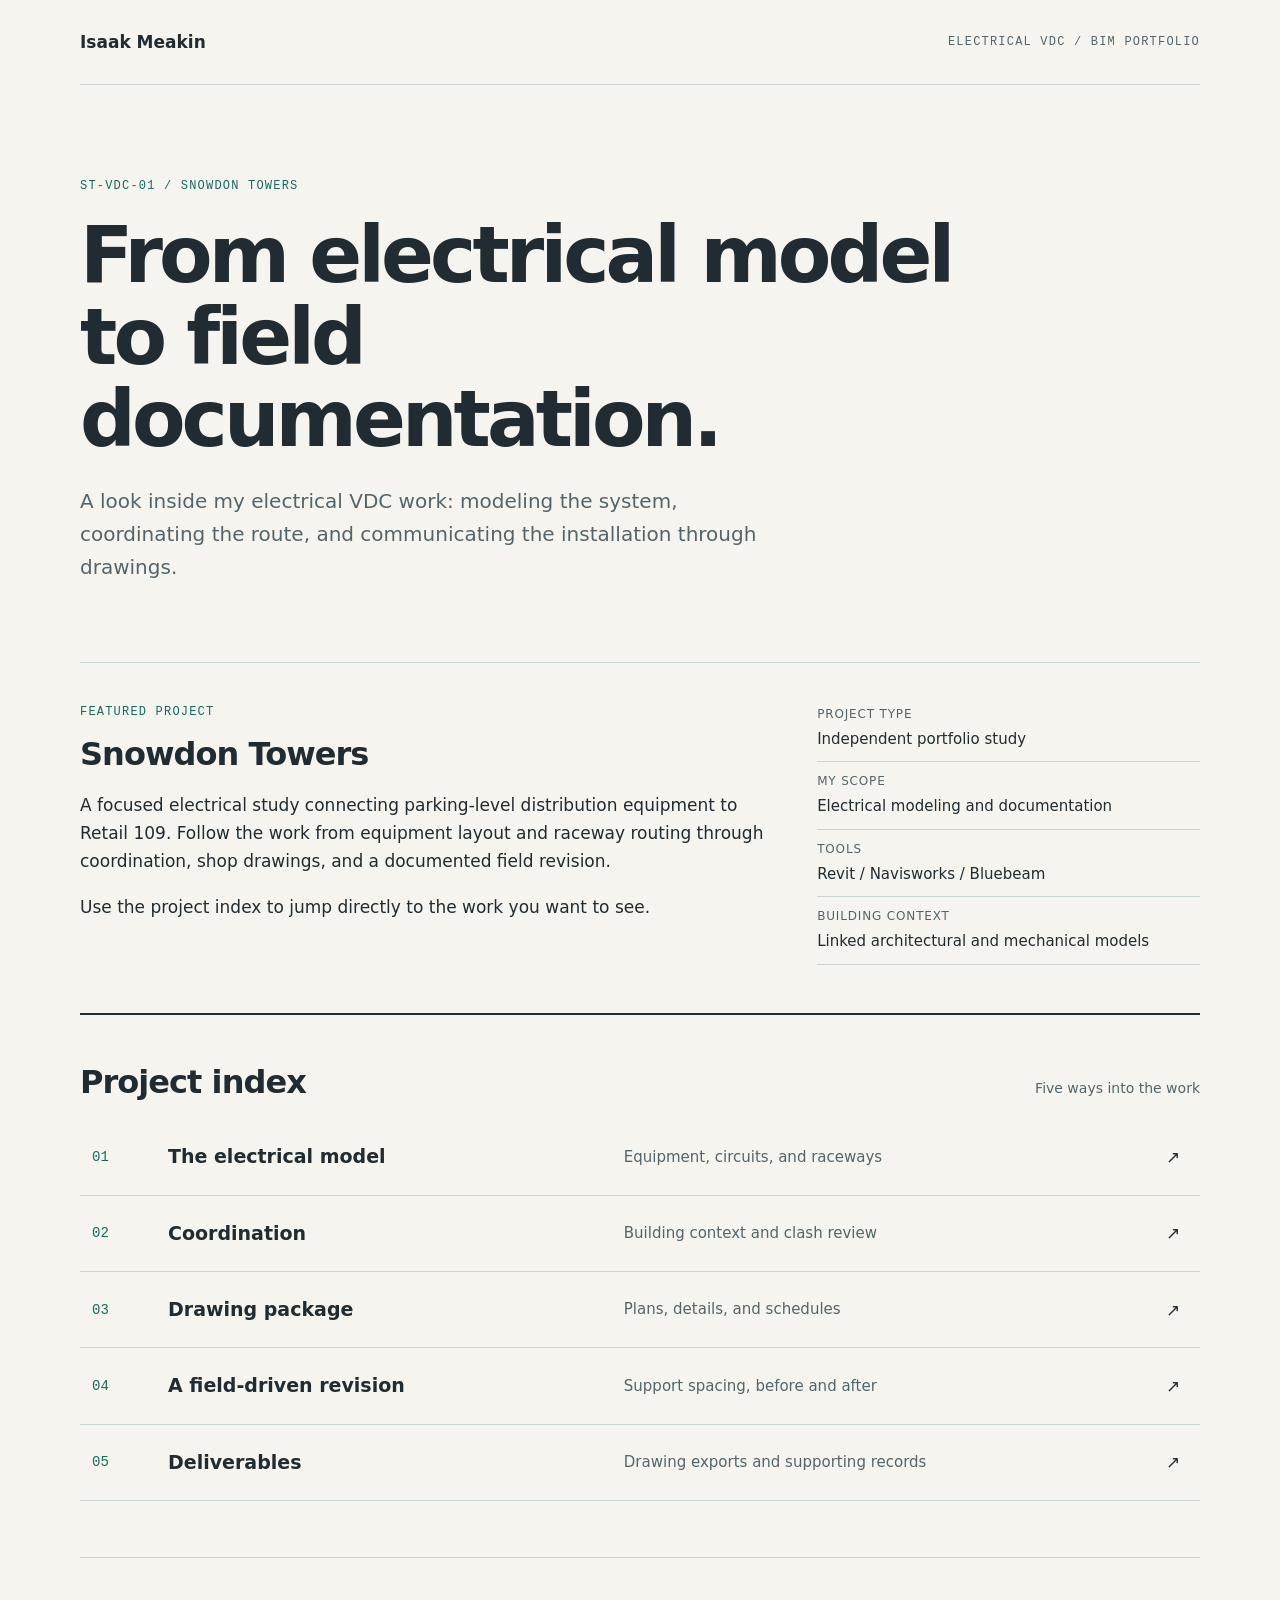
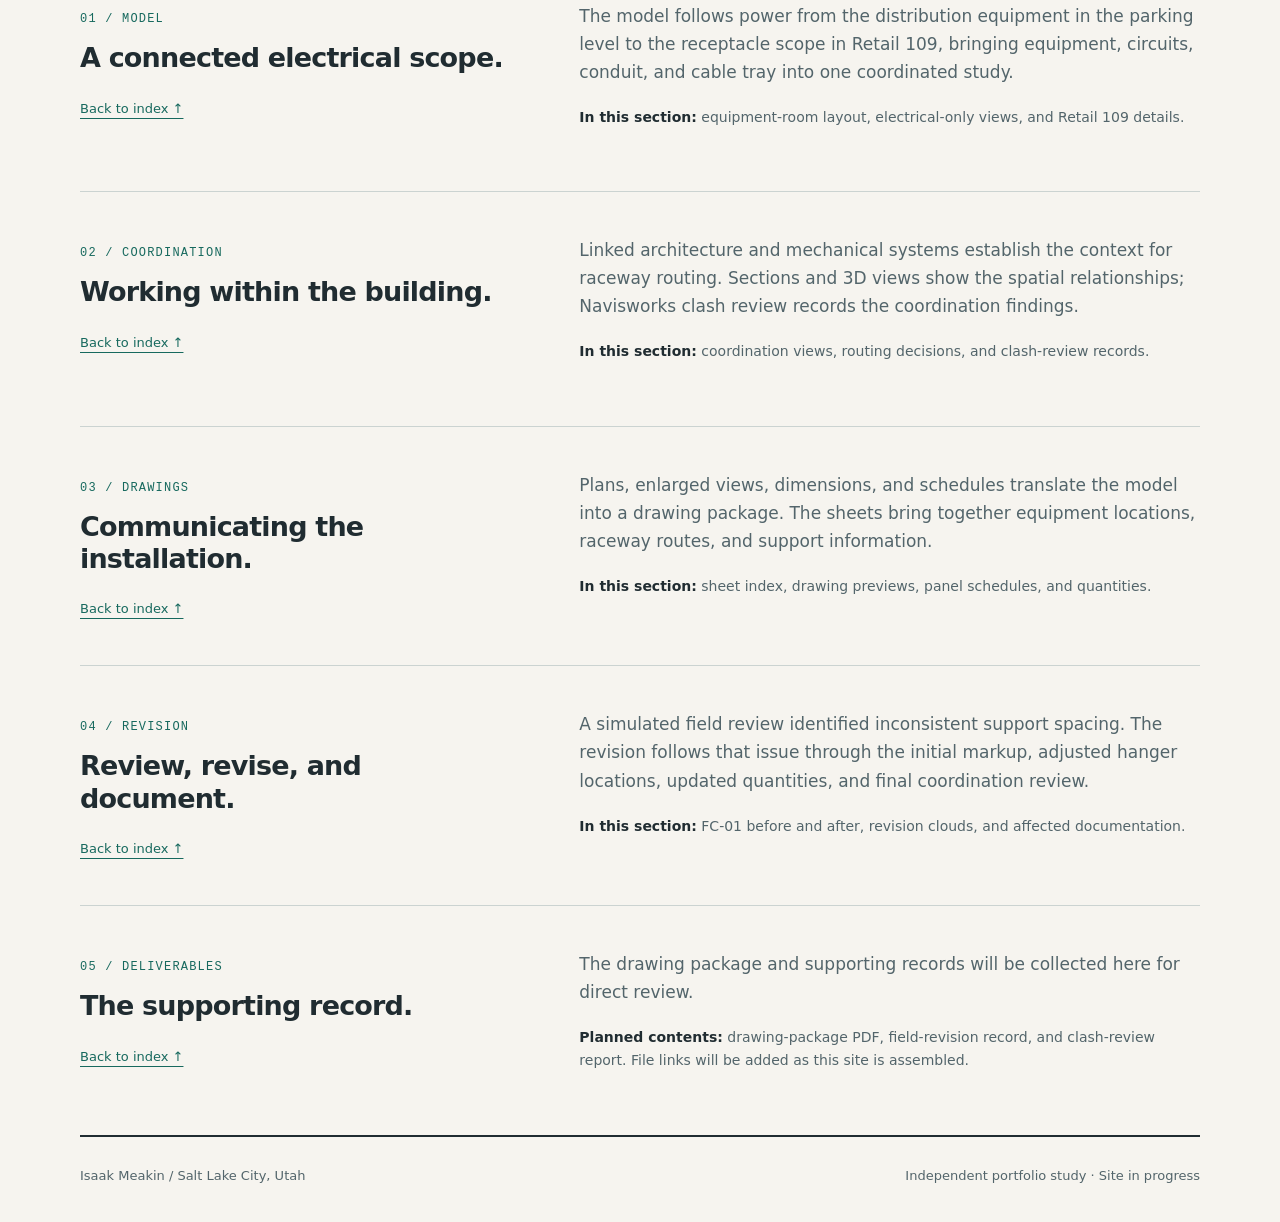
==== index.html @ 5fcd4ac3 "Create index.html Add portfolio homepage" ====
<!doctype html>
<html lang="en">
<head>
  <meta charset="utf-8">
  <meta name="viewport" content="width=device-width, initial-scale=1">
  <meta name="description" content="Isaak Meakin's electrical VDC/BIM portfolio. Explore the Snowdon Towers study through Revit modeling, coordination, drawings, and field revisions.">
  <title>Isaak Meakin | Electrical VDC / BIM</title>
  <style>
    :root { --paper: #f6f4ef; --ink: #202c31; --muted: #53656b; --line: #cbd3d1; --accent: #17695e; }
    * { box-sizing: border-box; }
    html { scroll-behavior: smooth; scroll-padding-top: 24px; }
    body { margin: 0; background: var(--paper); color: var(--ink); font: 17px/1.65 system-ui, sans-serif; }
    a { color: inherit; text-underline-offset: 5px; }
    a:focus-visible { outline: 3px solid var(--accent); outline-offset: 5px; }
    .skip { position: absolute; top: -100px; left: 16px; padding: 10px; background: white; z-index: 2; }
    .skip:focus { top: 10px; }
    .wrap { width: min(1120px, calc(100% - 48px)); margin: auto; }
    header { display: flex; justify-content: space-between; align-items: center; gap: 24px; padding: 28px 0; border-bottom: 1px solid var(--line); }
    .name { font-weight: 750; text-decoration: none; }
    .discipline, .label { font: 12px/1.5 ui-monospace, monospace; letter-spacing: .1em; text-transform: uppercase; }
    .discipline { color: var(--muted); }
    .hero { padding: 84px 0 60px; }
    .label { color: var(--accent); }
    h1 { max-width: 900px; margin: 18px 0 24px; font-size: clamp(42px, 6.7vw, 78px); line-height: 1.05; letter-spacing: -.05em; font-weight: 650; }
    .intro { max-width: 690px; font-size: 20px; color: var(--muted); }
    .project { display: grid; grid-template-columns: 1.8fr 1fr; gap: 48px; border-top: 1px solid var(--line); padding: 32px 0 48px; }
    h2 { font-size: 32px; line-height: 1.2; letter-spacing: -.03em; margin: 12px 0 18px; }
    p { margin: 0 0 18px; }
    dl { margin: 0; }
    dl div { padding: 10px 0; border-bottom: 1px solid var(--line); }
    dt { font-size: 12px; color: var(--muted); text-transform: uppercase; letter-spacing: .07em; }
    dd { margin: 2px 0 0; font-size: 15px; }
    .index { padding: 36px 0 56px; border-top: 2px solid var(--ink); }
    .index-heading { display: flex; align-items: baseline; justify-content: space-between; gap: 20px; }
    .index-heading p { color: var(--muted); font-size: 14px; }
    .row { display: grid; grid-template-columns: 52px 1fr 1.2fr 22px; align-items: center; gap: 24px; padding: 22px 12px; border-bottom: 1px solid var(--line); text-decoration: none; transition: background .15s; }
    .row:hover { background: #e6ece7; }
    .number { font: 14px ui-monospace, monospace; color: var(--accent); }
    .row strong { font-size: 19px; font-weight: 600; }
    .row .description { font-size: 15px; color: var(--muted); }
    .chapter { display: grid; grid-template-columns: 1fr 1.4fr; gap: 56px; padding: 44px 0; border-top: 1px solid var(--line); }
    .chapter h2 { font-size: 27px; }
    .chapter p { color: var(--muted); }
    .contents { margin-top: 20px; font-size: 14px; }
    .contents strong { color: var(--ink); font-weight: 600; }
    .back { font-size: 13px; color: var(--accent); }
    footer { display: flex; justify-content: space-between; gap: 24px; padding: 28px 0 36px; border-top: 2px solid var(--ink); font-size: 13px; color: var(--muted); }
    @media (max-width: 700px) {
      .wrap { width: calc(100% - 36px); }
      header { align-items: flex-start; flex-direction: column; gap: 4px; padding: 20px 0; }
      .hero { padding: 52px 0 38px; }
      .intro { font-size: 18px; }
      .project, .chapter { grid-template-columns: 1fr; gap: 20px; }
      .index-heading { display: block; }
      .row { grid-template-columns: 34px 1fr 20px; gap: 12px; }
      .row .description { grid-column: 2; }
      .row .arrow { grid-column: 3; grid-row: 1; }
      footer { flex-direction: column; gap: 6px; }
    }
    @media (prefers-reduced-motion: reduce) { html { scroll-behavior: auto; } .row { transition: none; } }
  </style>
</head>
<body>
  <a class="skip" href="#main">Skip to content</a>
  <div class="wrap">
    <header>
      <a class="name" href="./">Isaak Meakin</a>
      <span class="discipline">Electrical VDC / BIM Portfolio</span>
    </header>

    <main id="main">
      <section class="hero" aria-labelledby="title">
        <span class="label">ST-VDC-01 / Snowdon Towers</span>
        <h1>From electrical model<br>to field documentation.</h1>
        <p class="intro">A look inside my electrical VDC work: modeling the system, coordinating the route, and communicating the installation through drawings.</p>
      </section>

      <section class="project" aria-labelledby="project-title">
        <div>
          <span class="label">Featured project</span>
          <h2 id="project-title">Snowdon Towers</h2>
          <p>A focused electrical study connecting parking-level distribution equipment to Retail 109. Follow the work from equipment layout and raceway routing through coordination, shop drawings, and a documented field revision.</p>
          <p>Use the project index to jump directly to the work you want to see.</p>
        </div>
        <dl>
          <div><dt>Project type</dt><dd>Independent portfolio study</dd></div>
          <div><dt>My scope</dt><dd>Electrical modeling and documentation</dd></div>
          <div><dt>Tools</dt><dd>Revit / Navisworks / Bluebeam</dd></div>
          <div><dt>Building context</dt><dd>Linked architectural and mechanical models</dd></div>
        </dl>
      </section>

      <nav class="index" id="project-index" aria-labelledby="index-title">
        <div class="index-heading">
          <h2 id="index-title">Project index</h2>
          <p>Five ways into the work</p>
        </div>
        <a class="row" href="#model"><span class="number">01</span><strong>The electrical model</strong><span class="description">Equipment, circuits, and raceways</span><span class="arrow" aria-hidden="true">↗</span></a>
        <a class="row" href="#coordination"><span class="number">02</span><strong>Coordination</strong><span class="description">Building context and clash review</span><span class="arrow" aria-hidden="true">↗</span></a>
        <a class="row" href="#drawings"><span class="number">03</span><strong>Drawing package</strong><span class="description">Plans, details, and schedules</span><span class="arrow" aria-hidden="true">↗</span></a>
        <a class="row" href="#revision"><span class="number">04</span><strong>A field-driven revision</strong><span class="description">Support spacing, before and after</span><span class="arrow" aria-hidden="true">↗</span></a>
        <a class="row" href="#deliverables"><span class="number">05</span><strong>Deliverables</strong><span class="description">Drawing exports and supporting records</span><span class="arrow" aria-hidden="true">↗</span></a>
      </nav>

      <!-- Starter structure: add project images and document links in these sections. -->
      <section class="chapter" id="model" aria-labelledby="model-title">
        <div><span class="label">01 / Model</span><h2 id="model-title">A connected electrical scope.</h2><a class="back" href="#project-index">Back to index ↑</a></div>
        <div><p>The model follows power from the distribution equipment in the parking level to the receptacle scope in Retail 109, bringing equipment, circuits, conduit, and cable tray into one coordinated study.</p><p class="contents"><strong>In this section:</strong> equipment-room layout, electrical-only views, and Retail 109 details.</p></div>
      </section>

      <section class="chapter" id="coordination" aria-labelledby="coordination-title">
        <div><span class="label">02 / Coordination</span><h2 id="coordination-title">Working within the building.</h2><a class="back" href="#project-index">Back to index ↑</a></div>
        <div><p>Linked architecture and mechanical systems establish the context for raceway routing. Sections and 3D views show the spatial relationships; Navisworks clash review records the coordination findings.</p><p class="contents"><strong>In this section:</strong> coordination views, routing decisions, and clash-review records.</p></div>
      </section>

      <section class="chapter" id="drawings" aria-labelledby="drawings-title">
        <div><span class="label">03 / Drawings</span><h2 id="drawings-title">Communicating the installation.</h2><a class="back" href="#project-index">Back to index ↑</a></div>
        <div><p>Plans, enlarged views, dimensions, and schedules translate the model into a drawing package. The sheets bring together equipment locations, raceway routes, and support information.</p><p class="contents"><strong>In this section:</strong> sheet index, drawing previews, panel schedules, and quantities.</p></div>
      </section>

      <section class="chapter" id="revision" aria-labelledby="revision-title">
        <div><span class="label">04 / Revision</span><h2 id="revision-title">Review, revise, and document.</h2><a class="back" href="#project-index">Back to index ↑</a></div>
        <div><p>A simulated field review identified inconsistent support spacing. The revision follows that issue through the initial markup, adjusted hanger locations, updated quantities, and final coordination review.</p><p class="contents"><strong>In this section:</strong> FC-01 before and after, revision clouds, and affected documentation.</p></div>
      </section>

      <section class="chapter" id="deliverables" aria-labelledby="deliverables-title">
        <div><span class="label">05 / Deliverables</span><h2 id="deliverables-title">The supporting record.</h2><a class="back" href="#project-index">Back to index ↑</a></div>
        <div><p>The drawing package and supporting records will be collected here for direct review.</p><p class="contents"><strong>Planned contents:</strong> drawing-package PDF, field-revision record, and clash-review report. File links will be added as this site is assembled.</p></div>
      </section>
    </main>

    <footer>
      <span>Isaak Meakin / Salt Lake City, Utah</span>
      <span>Independent portfolio study · Site in progress</span>
    </footer>
  </div>
</body>
</html>
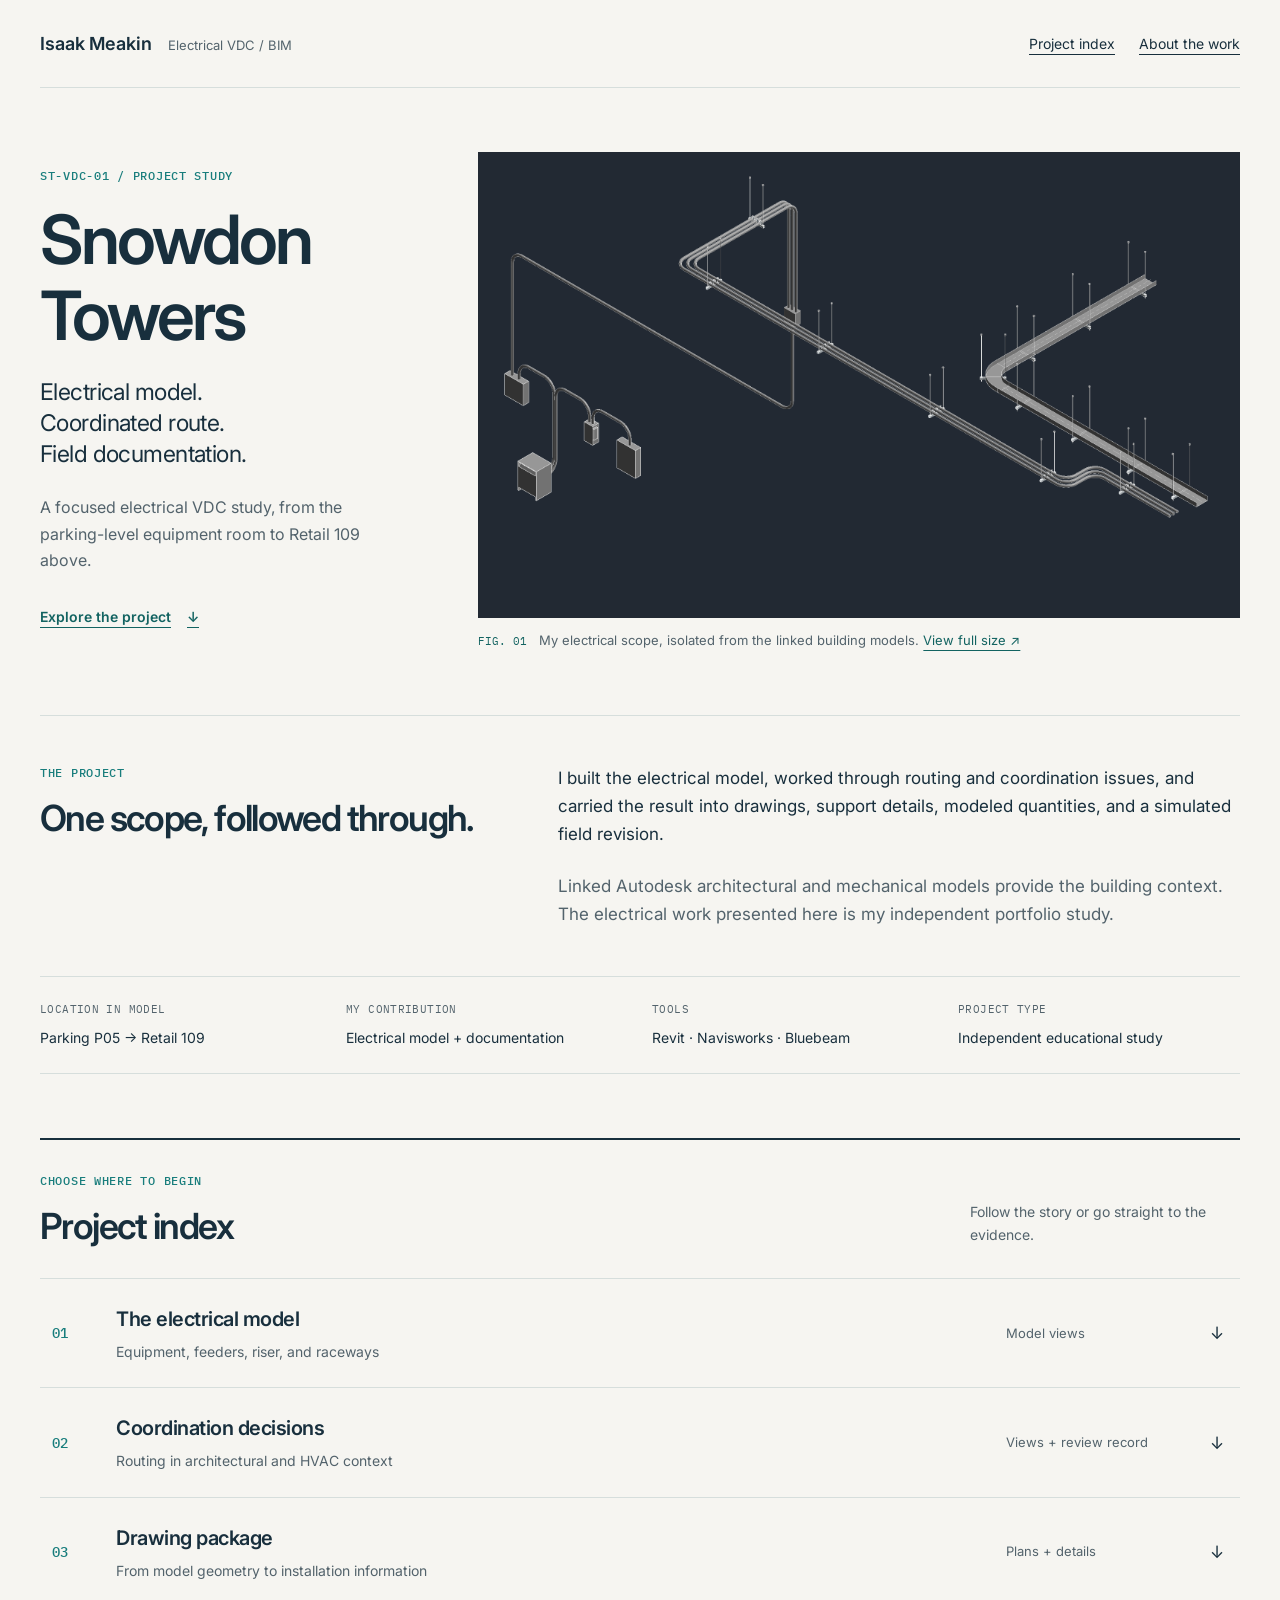
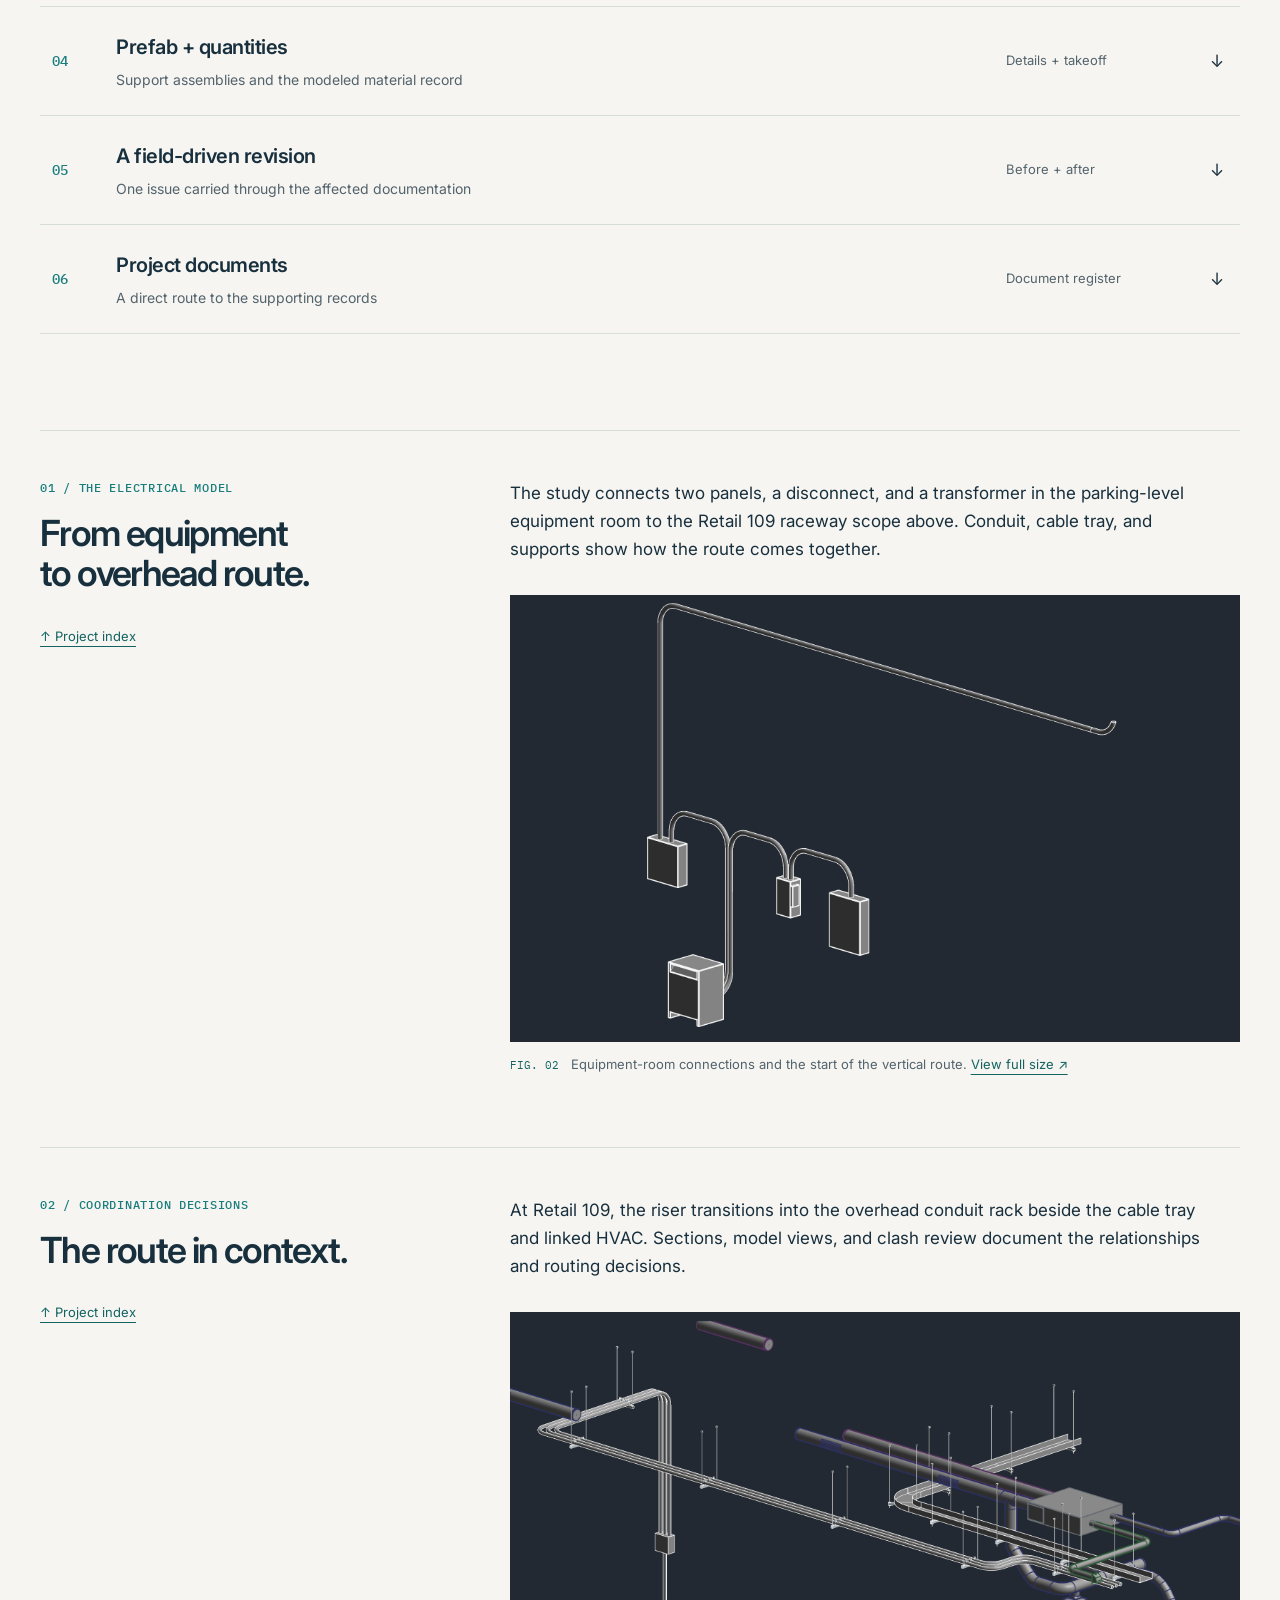
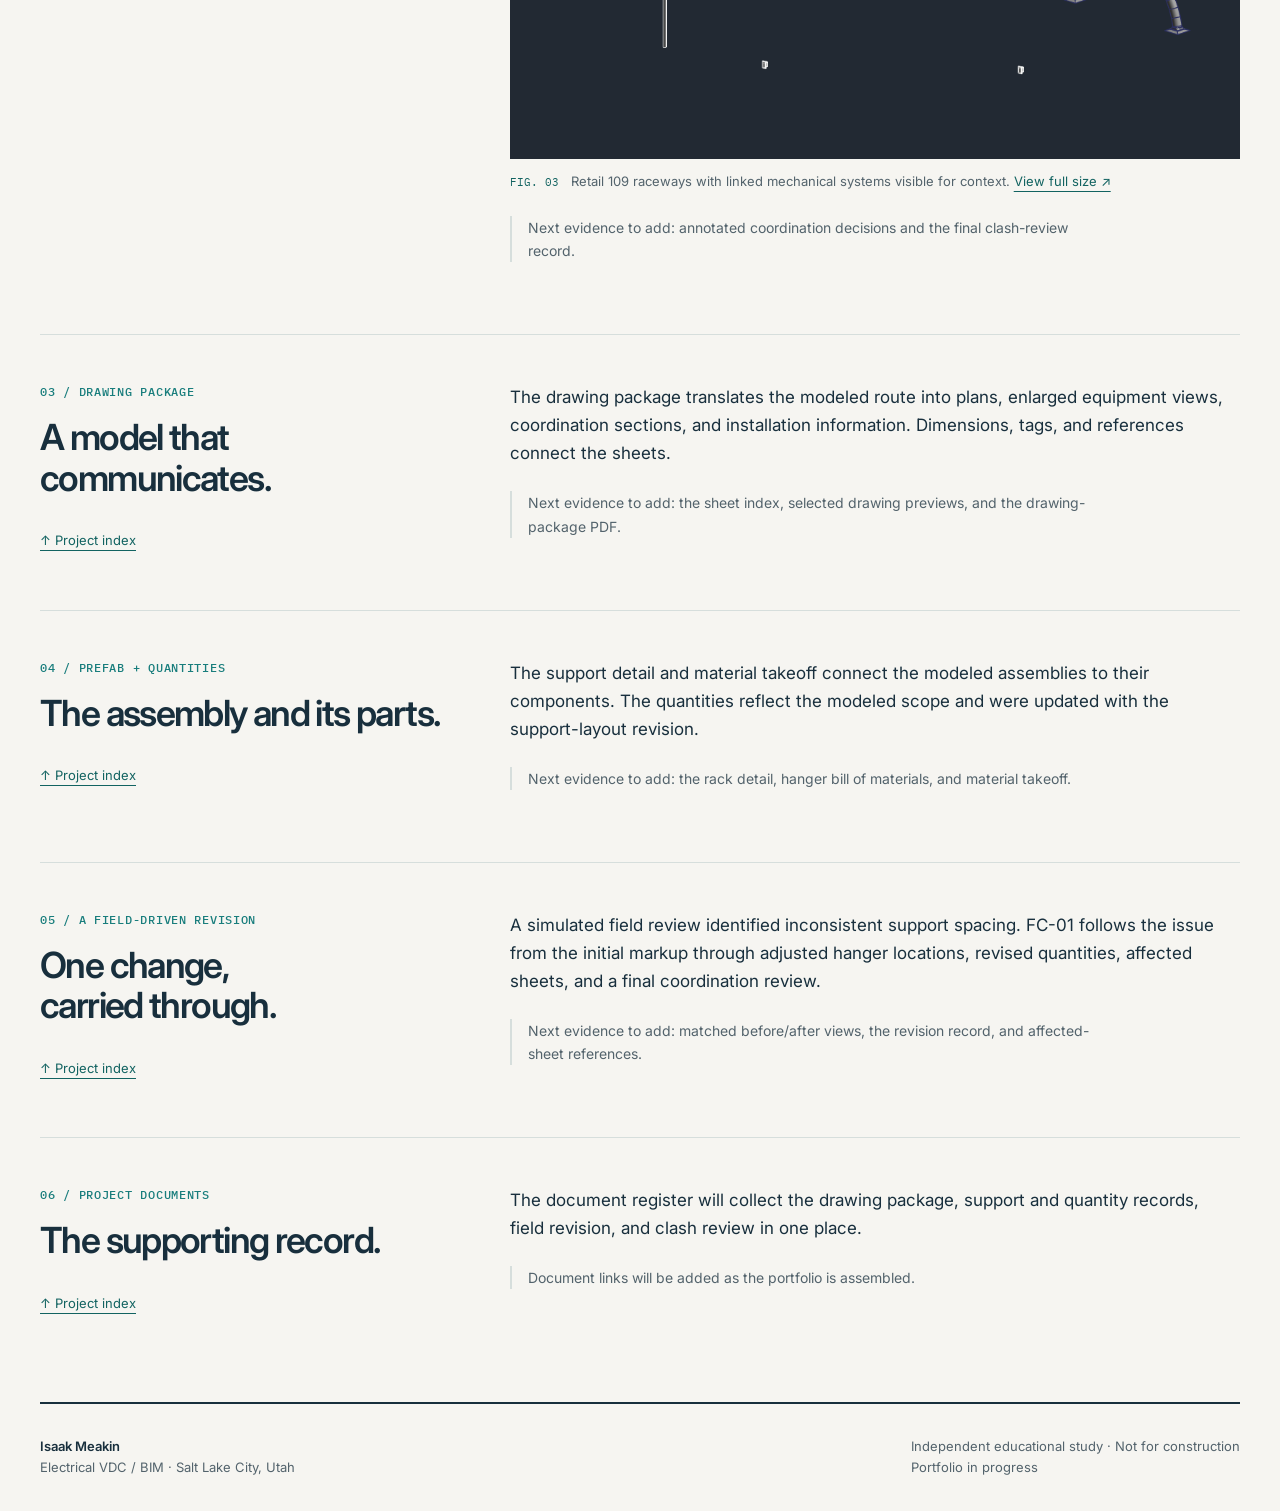
==== commit 10b03e6a: "Update index.html" ====
--- a/index.html
+++ b/index.html
@@ -1,138 +1,87 @@
 <!doctype html>
 <html lang="en">
 <head>
-  <meta charset="utf-8">
-  <meta name="viewport" content="width=device-width, initial-scale=1">
-  <meta name="description" content="Isaak Meakin's electrical VDC/BIM portfolio. Explore the Snowdon Towers study through Revit modeling, coordination, drawings, and field revisions.">
-  <title>Isaak Meakin | Electrical VDC / BIM</title>
-  <style>
-    :root { --paper: #f6f4ef; --ink: #202c31; --muted: #53656b; --line: #cbd3d1; --accent: #17695e; }
-    * { box-sizing: border-box; }
-    html { scroll-behavior: smooth; scroll-padding-top: 24px; }
-    body { margin: 0; background: var(--paper); color: var(--ink); font: 17px/1.65 system-ui, sans-serif; }
-    a { color: inherit; text-underline-offset: 5px; }
-    a:focus-visible { outline: 3px solid var(--accent); outline-offset: 5px; }
-    .skip { position: absolute; top: -100px; left: 16px; padding: 10px; background: white; z-index: 2; }
-    .skip:focus { top: 10px; }
-    .wrap { width: min(1120px, calc(100% - 48px)); margin: auto; }
-    header { display: flex; justify-content: space-between; align-items: center; gap: 24px; padding: 28px 0; border-bottom: 1px solid var(--line); }
-    .name { font-weight: 750; text-decoration: none; }
-    .discipline, .label { font: 12px/1.5 ui-monospace, monospace; letter-spacing: .1em; text-transform: uppercase; }
-    .discipline { color: var(--muted); }
-    .hero { padding: 84px 0 60px; }
-    .label { color: var(--accent); }
-    h1 { max-width: 900px; margin: 18px 0 24px; font-size: clamp(42px, 6.7vw, 78px); line-height: 1.05; letter-spacing: -.05em; font-weight: 650; }
-    .intro { max-width: 690px; font-size: 20px; color: var(--muted); }
-    .project { display: grid; grid-template-columns: 1.8fr 1fr; gap: 48px; border-top: 1px solid var(--line); padding: 32px 0 48px; }
-    h2 { font-size: 32px; line-height: 1.2; letter-spacing: -.03em; margin: 12px 0 18px; }
-    p { margin: 0 0 18px; }
-    dl { margin: 0; }
-    dl div { padding: 10px 0; border-bottom: 1px solid var(--line); }
-    dt { font-size: 12px; color: var(--muted); text-transform: uppercase; letter-spacing: .07em; }
-    dd { margin: 2px 0 0; font-size: 15px; }
-    .index { padding: 36px 0 56px; border-top: 2px solid var(--ink); }
-    .index-heading { display: flex; align-items: baseline; justify-content: space-between; gap: 20px; }
-    .index-heading p { color: var(--muted); font-size: 14px; }
-    .row { display: grid; grid-template-columns: 52px 1fr 1.2fr 22px; align-items: center; gap: 24px; padding: 22px 12px; border-bottom: 1px solid var(--line); text-decoration: none; transition: background .15s; }
-    .row:hover { background: #e6ece7; }
-    .number { font: 14px ui-monospace, monospace; color: var(--accent); }
-    .row strong { font-size: 19px; font-weight: 600; }
-    .row .description { font-size: 15px; color: var(--muted); }
-    .chapter { display: grid; grid-template-columns: 1fr 1.4fr; gap: 56px; padding: 44px 0; border-top: 1px solid var(--line); }
-    .chapter h2 { font-size: 27px; }
-    .chapter p { color: var(--muted); }
-    .contents { margin-top: 20px; font-size: 14px; }
-    .contents strong { color: var(--ink); font-weight: 600; }
-    .back { font-size: 13px; color: var(--accent); }
-    footer { display: flex; justify-content: space-between; gap: 24px; padding: 28px 0 36px; border-top: 2px solid var(--ink); font-size: 13px; color: var(--muted); }
-    @media (max-width: 700px) {
-      .wrap { width: calc(100% - 36px); }
-      header { align-items: flex-start; flex-direction: column; gap: 4px; padding: 20px 0; }
-      .hero { padding: 52px 0 38px; }
-      .intro { font-size: 18px; }
-      .project, .chapter { grid-template-columns: 1fr; gap: 20px; }
-      .index-heading { display: block; }
-      .row { grid-template-columns: 34px 1fr 20px; gap: 12px; }
-      .row .description { grid-column: 2; }
-      .row .arrow { grid-column: 3; grid-row: 1; }
-      footer { flex-direction: column; gap: 6px; }
-    }
-    @media (prefers-reduced-motion: reduce) { html { scroll-behavior: auto; } .row { transition: none; } }
-  </style>
+<meta charset="utf-8">
+<meta name="viewport" content="width=device-width, initial-scale=1">
+<meta name="theme-color" content="#F6F5F1">
+<meta name="description" content="Isaak Meakin's electrical VDC/BIM portfolio. Explore the Snowdon Towers model, coordination decisions, drawings, prefab details, and field revision.">
+<title>Isaak Meakin | Electrical VDC / BIM</title>
+<link rel="preconnect" href="https://fonts.googleapis.com">
+<link rel="preconnect" href="https://fonts.gstatic.com" crossorigin>
+<link href="https://fonts.googleapis.com/css2?family=IBM+Plex+Mono:wght@400;500&amp;family=Inter:wght@400;500;600;700&amp;display=swap" rel="stylesheet">
+<link rel="stylesheet" href="assets/css/styles.css">
 </head>
 <body>
-  <a class="skip" href="#main">Skip to content</a>
-  <div class="wrap">
-    <header>
-      <a class="name" href="./">Isaak Meakin</a>
-      <span class="discipline">Electrical VDC / BIM Portfolio</span>
-    </header>
-
-    <main id="main">
-      <section class="hero" aria-labelledby="title">
-        <span class="label">ST-VDC-01 / Snowdon Towers</span>
-        <h1>From electrical model<br>to field documentation.</h1>
-        <p class="intro">A look inside my electrical VDC work: modeling the system, coordinating the route, and communicating the installation through drawings.</p>
-      </section>
-
-      <section class="project" aria-labelledby="project-title">
-        <div>
-          <span class="label">Featured project</span>
-          <h2 id="project-title">Snowdon Towers</h2>
-          <p>A focused electrical study connecting parking-level distribution equipment to Retail 109. Follow the work from equipment layout and raceway routing through coordination, shop drawings, and a documented field revision.</p>
-          <p>Use the project index to jump directly to the work you want to see.</p>
-        </div>
-        <dl>
-          <div><dt>Project type</dt><dd>Independent portfolio study</dd></div>
-          <div><dt>My scope</dt><dd>Electrical modeling and documentation</dd></div>
-          <div><dt>Tools</dt><dd>Revit / Navisworks / Bluebeam</dd></div>
-          <div><dt>Building context</dt><dd>Linked architectural and mechanical models</dd></div>
-        </dl>
-      </section>
-
-      <nav class="index" id="project-index" aria-labelledby="index-title">
-        <div class="index-heading">
-          <h2 id="index-title">Project index</h2>
-          <p>Five ways into the work</p>
-        </div>
-        <a class="row" href="#model"><span class="number">01</span><strong>The electrical model</strong><span class="description">Equipment, circuits, and raceways</span><span class="arrow" aria-hidden="true">↗</span></a>
-        <a class="row" href="#coordination"><span class="number">02</span><strong>Coordination</strong><span class="description">Building context and clash review</span><span class="arrow" aria-hidden="true">↗</span></a>
-        <a class="row" href="#drawings"><span class="number">03</span><strong>Drawing package</strong><span class="description">Plans, details, and schedules</span><span class="arrow" aria-hidden="true">↗</span></a>
-        <a class="row" href="#revision"><span class="number">04</span><strong>A field-driven revision</strong><span class="description">Support spacing, before and after</span><span class="arrow" aria-hidden="true">↗</span></a>
-        <a class="row" href="#deliverables"><span class="number">05</span><strong>Deliverables</strong><span class="description">Drawing exports and supporting records</span><span class="arrow" aria-hidden="true">↗</span></a>
-      </nav>
-
-      <!-- Starter structure: add project images and document links in these sections. -->
-      <section class="chapter" id="model" aria-labelledby="model-title">
-        <div><span class="label">01 / Model</span><h2 id="model-title">A connected electrical scope.</h2><a class="back" href="#project-index">Back to index ↑</a></div>
-        <div><p>The model follows power from the distribution equipment in the parking level to the receptacle scope in Retail 109, bringing equipment, circuits, conduit, and cable tray into one coordinated study.</p><p class="contents"><strong>In this section:</strong> equipment-room layout, electrical-only views, and Retail 109 details.</p></div>
-      </section>
-
-      <section class="chapter" id="coordination" aria-labelledby="coordination-title">
-        <div><span class="label">02 / Coordination</span><h2 id="coordination-title">Working within the building.</h2><a class="back" href="#project-index">Back to index ↑</a></div>
-        <div><p>Linked architecture and mechanical systems establish the context for raceway routing. Sections and 3D views show the spatial relationships; Navisworks clash review records the coordination findings.</p><p class="contents"><strong>In this section:</strong> coordination views, routing decisions, and clash-review records.</p></div>
-      </section>
-
-      <section class="chapter" id="drawings" aria-labelledby="drawings-title">
-        <div><span class="label">03 / Drawings</span><h2 id="drawings-title">Communicating the installation.</h2><a class="back" href="#project-index">Back to index ↑</a></div>
-        <div><p>Plans, enlarged views, dimensions, and schedules translate the model into a drawing package. The sheets bring together equipment locations, raceway routes, and support information.</p><p class="contents"><strong>In this section:</strong> sheet index, drawing previews, panel schedules, and quantities.</p></div>
-      </section>
-
-      <section class="chapter" id="revision" aria-labelledby="revision-title">
-        <div><span class="label">04 / Revision</span><h2 id="revision-title">Review, revise, and document.</h2><a class="back" href="#project-index">Back to index ↑</a></div>
-        <div><p>A simulated field review identified inconsistent support spacing. The revision follows that issue through the initial markup, adjusted hanger locations, updated quantities, and final coordination review.</p><p class="contents"><strong>In this section:</strong> FC-01 before and after, revision clouds, and affected documentation.</p></div>
-      </section>
-
-      <section class="chapter" id="deliverables" aria-labelledby="deliverables-title">
-        <div><span class="label">05 / Deliverables</span><h2 id="deliverables-title">The supporting record.</h2><a class="back" href="#project-index">Back to index ↑</a></div>
-        <div><p>The drawing package and supporting records will be collected here for direct review.</p><p class="contents"><strong>Planned contents:</strong> drawing-package PDF, field-revision record, and clash-review report. File links will be added as this site is assembled.</p></div>
-      </section>
-    </main>
-
-    <footer>
-      <span>Isaak Meakin / Salt Lake City, Utah</span>
-      <span>Independent portfolio study · Site in progress</span>
-    </footer>
+<a class="skip-link" href="#main">Skip to content</a>
+<div class="container">
+<header class="site-header">
+  <a class="identity" href="./"><strong>Isaak Meakin</strong><span>Electrical VDC / BIM</span></a>
+  <nav aria-label="Main navigation"><a href="#project-index">Project index</a><a href="#about">About the work</a></nav>
+</header>
+<main id="main">
+<section class="hero" aria-labelledby="project-title">
+  <div class="hero-copy">
+    <p class="eyebrow">ST-VDC-01 / Project study</p>
+    <h1 id="project-title">Snowdon<br>Towers</h1>
+    <p class="hero-subtitle">Electrical model.<br>Coordinated route.<br>Field documentation.</p>
+    <p class="hero-summary">A focused electrical VDC study, from the parking-level equipment room to Retail 109 above.</p>
+    <a class="text-link" href="#project-index">Explore the project <span aria-hidden="true">↓</span></a>
   </div>
+  <figure class="hero-figure">
+    <a class="image-link" href="assets/images/snowdon-electrical-overview.png" aria-label="Open the full-size electrical model overview"><img src="assets/images/snowdon-electrical-overview.png" alt="Electrical-only model showing distribution equipment, a vertical riser, three parallel conduits, cable tray, and their supports." fetchpriority="high" width="2048" height="1254"></a>
+    <figcaption><span class="figure-id">FIG. 01</span> My electrical scope, isolated from the linked building models. <a href="assets/images/snowdon-electrical-overview.png">View full size ↗</a></figcaption>
+  </figure>
+</section>
+<section class="project-brief" id="about" aria-labelledby="brief-title">
+  <div><p class="eyebrow">The project</p><h2 id="brief-title">One scope, followed through.</h2></div>
+  <div><p>I built the electrical model, worked through routing and coordination issues, and carried the result into drawings, support details, modeled quantities, and a simulated field revision.</p><p class="secondary">Linked Autodesk architectural and mechanical models provide the building context. The electrical work presented here is my independent portfolio study.</p></div>
+</section>
+<dl class="project-facts">
+  <div><dt>Location in model</dt><dd>Parking P05 → Retail 109</dd></div>
+  <div><dt>My contribution</dt><dd>Electrical model + documentation</dd></div>
+  <div><dt>Tools</dt><dd>Revit · Navisworks · Bluebeam</dd></div>
+  <div><dt>Project type</dt><dd>Independent educational study</dd></div>
+</dl>
+<nav class="project-index" id="project-index" aria-labelledby="index-title">
+  <div class="section-heading"><div><p class="eyebrow">Choose where to begin</p><h2 id="index-title">Project index</h2></div><p class="secondary">Follow the story or go straight to the evidence.</p></div>
+  <a class="index-row" href="#model"><span class="index-number">01</span><span><strong>The electrical model</strong><span class="index-detail">Equipment, feeders, riser, and raceways</span></span><span class="index-evidence">Model views</span><span aria-hidden="true">↓</span></a>
+  <a class="index-row" href="#coordination"><span class="index-number">02</span><span><strong>Coordination decisions</strong><span class="index-detail">Routing in architectural and HVAC context</span></span><span class="index-evidence">Views + review record</span><span aria-hidden="true">↓</span></a>
+  <a class="index-row" href="#drawings"><span class="index-number">03</span><span><strong>Drawing package</strong><span class="index-detail">From model geometry to installation information</span></span><span class="index-evidence">Plans + details</span><span aria-hidden="true">↓</span></a>
+  <a class="index-row" href="#prefab"><span class="index-number">04</span><span><strong>Prefab + quantities</strong><span class="index-detail">Support assemblies and the modeled material record</span></span><span class="index-evidence">Details + takeoff</span><span aria-hidden="true">↓</span></a>
+  <a class="index-row" href="#revision"><span class="index-number">05</span><span><strong>A field-driven revision</strong><span class="index-detail">One issue carried through the affected documentation</span></span><span class="index-evidence">Before + after</span><span aria-hidden="true">↓</span></a>
+  <a class="index-row" href="#deliverables"><span class="index-number">06</span><span><strong>Project documents</strong><span class="index-detail">A direct route to the supporting records</span></span><span class="index-evidence">Document register</span><span aria-hidden="true">↓</span></a>
+</nav>
+<section class="chapter" id="model" aria-labelledby="model-title">
+  <div class="chapter-heading"><p class="eyebrow">01 / The electrical model</p><h2 id="model-title">From equipment<br>to overhead route.</h2><a class="back-link" href="#project-index">↑ Project index</a></div>
+  <div class="chapter-content"><p>The study connects two panels, a disconnect, and a transformer in the parking-level equipment room to the Retail 109 raceway scope above. Conduit, cable tray, and supports show how the route comes together.</p>
+    <figure class="detail-figure"><a class="image-link" href="assets/images/snowdon-equipment-room.png" aria-label="Open the full-size equipment-room model"><img src="assets/images/snowdon-equipment-room.png" alt="Close-up of the parking-level electrical equipment and the conduit connections between the equipment and riser." loading="lazy" width="2048" height="1254"></a><figcaption><span class="figure-id">FIG. 02</span> Equipment-room connections and the start of the vertical route. <a href="assets/images/snowdon-equipment-room.png">View full size ↗</a></figcaption></figure>
+  </div>
+</section>
+<section class="chapter" id="coordination" aria-labelledby="coordination-title">
+  <div class="chapter-heading"><p class="eyebrow">02 / Coordination decisions</p><h2 id="coordination-title">The route in context.</h2><a class="back-link" href="#project-index">↑ Project index</a></div>
+  <div class="chapter-content"><p>At Retail 109, the riser transitions into the overhead conduit rack beside the cable tray and linked HVAC. Sections, model views, and clash review document the relationships and routing decisions.</p>
+    <figure><a class="image-link" href="assets/images/snowdon-retail-coordination.png" aria-label="Open the full-size Retail 109 coordination view"><img src="assets/images/snowdon-retail-coordination.png" alt="Retail 109 detail showing the conduit riser, rack, cable tray, hangers, and adjacent linked HVAC equipment and ducts." loading="lazy" width="2048" height="1254"></a><figcaption><span class="figure-id">FIG. 03</span> Retail 109 raceways with linked mechanical systems visible for context. <a href="assets/images/snowdon-retail-coordination.png">View full size ↗</a></figcaption></figure>
+    <p class="assembly-note">Next evidence to add: annotated coordination decisions and the final clash-review record.</p>
+  </div>
+</section>
+<section class="chapter" id="drawings" aria-labelledby="drawings-title">
+  <div class="chapter-heading"><p class="eyebrow">03 / Drawing package</p><h2 id="drawings-title">A model that communicates.</h2><a class="back-link" href="#project-index">↑ Project index</a></div>
+  <div class="chapter-content"><p>The drawing package translates the modeled route into plans, enlarged equipment views, coordination sections, and installation information. Dimensions, tags, and references connect the sheets.</p><p class="assembly-note">Next evidence to add: the sheet index, selected drawing previews, and the drawing-package PDF.</p></div>
+</section>
+<section class="chapter" id="prefab" aria-labelledby="prefab-title">
+  <div class="chapter-heading"><p class="eyebrow">04 / Prefab + quantities</p><h2 id="prefab-title">The assembly and its parts.</h2><a class="back-link" href="#project-index">↑ Project index</a></div>
+  <div class="chapter-content"><p>The support detail and material takeoff connect the modeled assemblies to their components. The quantities reflect the modeled scope and were updated with the support-layout revision.</p><p class="assembly-note">Next evidence to add: the rack detail, hanger bill of materials, and material takeoff.</p></div>
+</section>
+<section class="chapter" id="revision" aria-labelledby="revision-title">
+  <div class="chapter-heading"><p class="eyebrow">05 / A field-driven revision</p><h2 id="revision-title">One change, carried through.</h2><a class="back-link" href="#project-index">↑ Project index</a></div>
+  <div class="chapter-content"><p>A simulated field review identified inconsistent support spacing. FC-01 follows the issue from the initial markup through adjusted hanger locations, revised quantities, affected sheets, and a final coordination review.</p><p class="assembly-note">Next evidence to add: matched before/after views, the revision record, and affected-sheet references.</p></div>
+</section>
+<section class="chapter" id="deliverables" aria-labelledby="documents-title">
+  <div class="chapter-heading"><p class="eyebrow">06 / Project documents</p><h2 id="documents-title">The supporting record.</h2><a class="back-link" href="#project-index">↑ Project index</a></div>
+  <div class="chapter-content"><p>The document register will collect the drawing package, support and quantity records, field revision, and clash review in one place.</p><p class="assembly-note">Document links will be added as the portfolio is assembled.</p></div>
+</section>
+</main>
+<footer class="site-footer"><span><strong>Isaak Meakin</strong><br>Electrical VDC / BIM · Salt Lake City, Utah</span><span>Independent educational study · Not for construction<br>Portfolio in progress</span></footer>
+</div>
 </body>
 </html>
--- a/assets/css/styles.css
+++ b/assets/css/styles.css
@@ -0,0 +1,108 @@
+/* Style guide v1.0. Future pages share these tokens and components. */
+:root {
+  --paper: #f6f5f1;
+  --ink: #182f3d;
+  --muted: #53636c;
+  --accent: #187d7c;
+  --accent-strong: #126361;
+  --line: #d6dedc;
+  --hover: #e9eeea;
+  --image-bg: #232a34;
+  --sans: "Inter", system-ui, sans-serif;
+  --mono: "IBM Plex Mono", ui-monospace, monospace;
+  --space-1: 4px;
+  --space-2: 8px;
+  --space-3: 12px;
+  --space-4: 16px;
+  --space-6: 24px;
+  --space-8: 32px;
+  --space-12: 48px;
+  --space-16: 64px;
+  --space-24: 96px;
+}
+* { box-sizing: border-box; }
+html { scroll-behavior: smooth; scroll-padding-top: var(--space-6); }
+body { margin: 0; background: var(--paper); color: var(--ink); font: 400 17px/1.65 var(--sans); -webkit-font-smoothing: antialiased; }
+a { color: inherit; text-underline-offset: 5px; text-decoration-thickness: 1px; }
+a:hover { color: var(--accent-strong); }
+a:focus-visible { outline: 3px solid var(--accent); outline-offset: 5px; }
+p, figure { margin: 0 0 var(--space-6); }
+img { display: block; max-width: 100%; height: auto; }
+h1, h2 { margin: 0; font-weight: 600; letter-spacing: -.045em; line-height: 1.12; text-wrap: balance; }
+h1 { font-size: clamp(44px, 5.4vw, 68px); }
+h2 { font-size: clamp(27px, 3vw, 36px); }
+strong { font-weight: 600; }
+.container { width: min(1200px, calc(100% - 64px)); margin-inline: auto; }
+.skip-link { position: absolute; top: -100px; left: 20px; z-index: 5; padding: var(--space-3); background: var(--paper); }
+.skip-link:focus { top: 12px; }
+.site-header { display: flex; justify-content: space-between; align-items: center; gap: var(--space-6); padding-block: var(--space-6); border-bottom: 1px solid var(--line); }
+.identity { display: flex; gap: var(--space-4); align-items: baseline; text-decoration: none; }
+.identity strong { font-size: 18px; }
+.identity span { font-size: 13px; color: var(--muted); }
+.site-header nav { display: flex; gap: var(--space-6); font-size: 14px; }
+.site-header nav a { padding-block: var(--space-2); }
+.hero { display: grid; grid-template-columns: .82fr 1.6fr; gap: var(--space-12); align-items: center; padding-block: var(--space-16); }
+.eyebrow { color: var(--accent); font: 500 12px/1.5 var(--mono); text-transform: uppercase; letter-spacing: .06em; margin-bottom: var(--space-4); }
+.hero-subtitle { font-size: 23px; line-height: 1.35; letter-spacing: -.025em; margin-top: var(--space-6); }
+.hero-summary { color: var(--muted); font-size: 16px; max-width: 34ch; }
+.text-link { display: inline-flex; gap: var(--space-4); color: var(--accent-strong); font-size: 14px; font-weight: 600; padding-block: var(--space-2); }
+.hero-figure { margin: 0; }
+.image-link { display: block; background: var(--image-bg); }
+.image-link img { width: 100%; object-fit: contain; }
+figcaption { display: block; color: var(--muted); font-size: 13px; line-height: 1.6; padding-top: var(--space-3); }
+figcaption a { color: var(--accent-strong); white-space: nowrap; }
+.figure-id { font: 400 11px/1.6 var(--mono); margin-right: var(--space-2); color: var(--accent-strong); }
+.project-brief { display: grid; grid-template-columns: 1fr 1.5fr; gap: var(--space-16); padding-block: var(--space-12) var(--space-6); border-top: 1px solid var(--line); }
+.secondary { color: var(--muted); }
+.project-facts { display: grid; grid-template-columns: repeat(4, minmax(0,1fr)); gap: var(--space-6); margin: 0 0 var(--space-16); padding-block: var(--space-6); border-top: 1px solid var(--line); border-bottom: 1px solid var(--line); }
+dt { color: var(--muted); font: 400 11px/1.5 var(--mono); text-transform: uppercase; letter-spacing: .035em; }
+dd { margin: var(--space-2) 0 0; font-size: 14px; }
+.project-index { border-top: 2px solid var(--ink); padding-top: var(--space-8); margin-bottom: var(--space-24); }
+.section-heading { display: flex; justify-content: space-between; align-items: end; gap: var(--space-8); margin-bottom: var(--space-8); }
+.section-heading p.secondary { max-width: 30ch; margin: 0; font-size: 14px; }
+.index-row { display: grid; grid-template-columns: 40px 1fr 180px 18px; gap: var(--space-6); align-items: center; padding: var(--space-6) var(--space-3); border-top: 1px solid var(--line); text-decoration: none; transition: background 120ms ease; }
+.index-row:last-child { border-bottom: 1px solid var(--line); }
+.index-row:hover, .index-row:focus-visible { background: var(--hover); color: var(--ink); }
+.index-number { color: var(--accent); font: 500 14px var(--mono); }
+.index-row:hover .index-number, .index-row:focus-visible .index-number { color: var(--accent-strong); }
+.index-row strong { display: block; font-size: 20px; letter-spacing: -.025em; }
+.index-detail { display: block; font-size: 14px; color: var(--muted); margin-top: var(--space-1); }
+.index-evidence { color: var(--muted); font-size: 13px; }
+.chapter { display: grid; grid-template-columns: 1fr 1.8fr; gap: var(--space-16); padding-block: var(--space-12); border-top: 1px solid var(--line); }
+.chapter-heading { align-self: start; position: sticky; top: var(--space-6); }
+.chapter-heading h2 { margin-bottom: var(--space-6); }
+.back-link { display: inline-block; color: var(--accent-strong); font-size: 13px; padding-block: var(--space-2); }
+.chapter-content { min-width: 0; }
+.chapter-content > p { max-width: 65ch; }
+.chapter-content figure { margin-top: var(--space-8); }
+.detail-figure .image-link { display: flex; justify-content: center; }
+.detail-figure img { width: auto; max-height: 470px; }
+.assembly-note { color: var(--muted); font-size: 14px; padding-left: var(--space-4); border-left: 2px solid var(--line); }
+.site-footer { display: flex; justify-content: space-between; gap: var(--space-8); border-top: 2px solid var(--ink); padding-block: var(--space-8); margin-top: var(--space-8); color: var(--muted); font-size: 13px; }
+.site-footer strong { color: var(--ink); }
+@media (max-width: 960px) {
+  .hero { grid-template-columns: 1fr 1.25fr; gap: var(--space-8); }
+  .identity { flex-direction: column; gap: 0; }
+  .project-facts { grid-template-columns: repeat(2, minmax(0,1fr)); }
+  .chapter, .project-brief { gap: var(--space-8); }
+}
+@media (max-width: 700px) {
+  .container { width: calc(100% - 36px); }
+  .site-header { align-items: flex-start; gap: var(--space-4); }
+  .site-header nav { flex-direction: column; align-items: flex-end; gap: 0; font-size: 13px; }
+  .hero, .chapter, .project-brief { grid-template-columns: 1fr; }
+  .hero { padding-block: var(--space-12); }
+  .hero-summary { max-width: 45ch; }
+  .hero-subtitle { font-size: 22px; }
+  .project-facts { margin-bottom: var(--space-12); }
+  .section-heading { display: block; }
+  .section-heading p.secondary { margin-top: var(--space-4); max-width: none; }
+  .project-index { margin-bottom: var(--space-16); }
+  .index-row { grid-template-columns: 28px 1fr 16px; gap: var(--space-3); padding-inline: 0; }
+  .index-evidence { display: none; }
+  .index-row strong { font-size: 18px; }
+  .chapter-heading { position: static; }
+  .chapter-heading h2 br { display: none; }
+  .site-footer { flex-direction: column; gap: var(--space-4); }
+}
+@media (prefers-reduced-motion: reduce) { html { scroll-behavior: auto; } .index-row { transition: none; } }
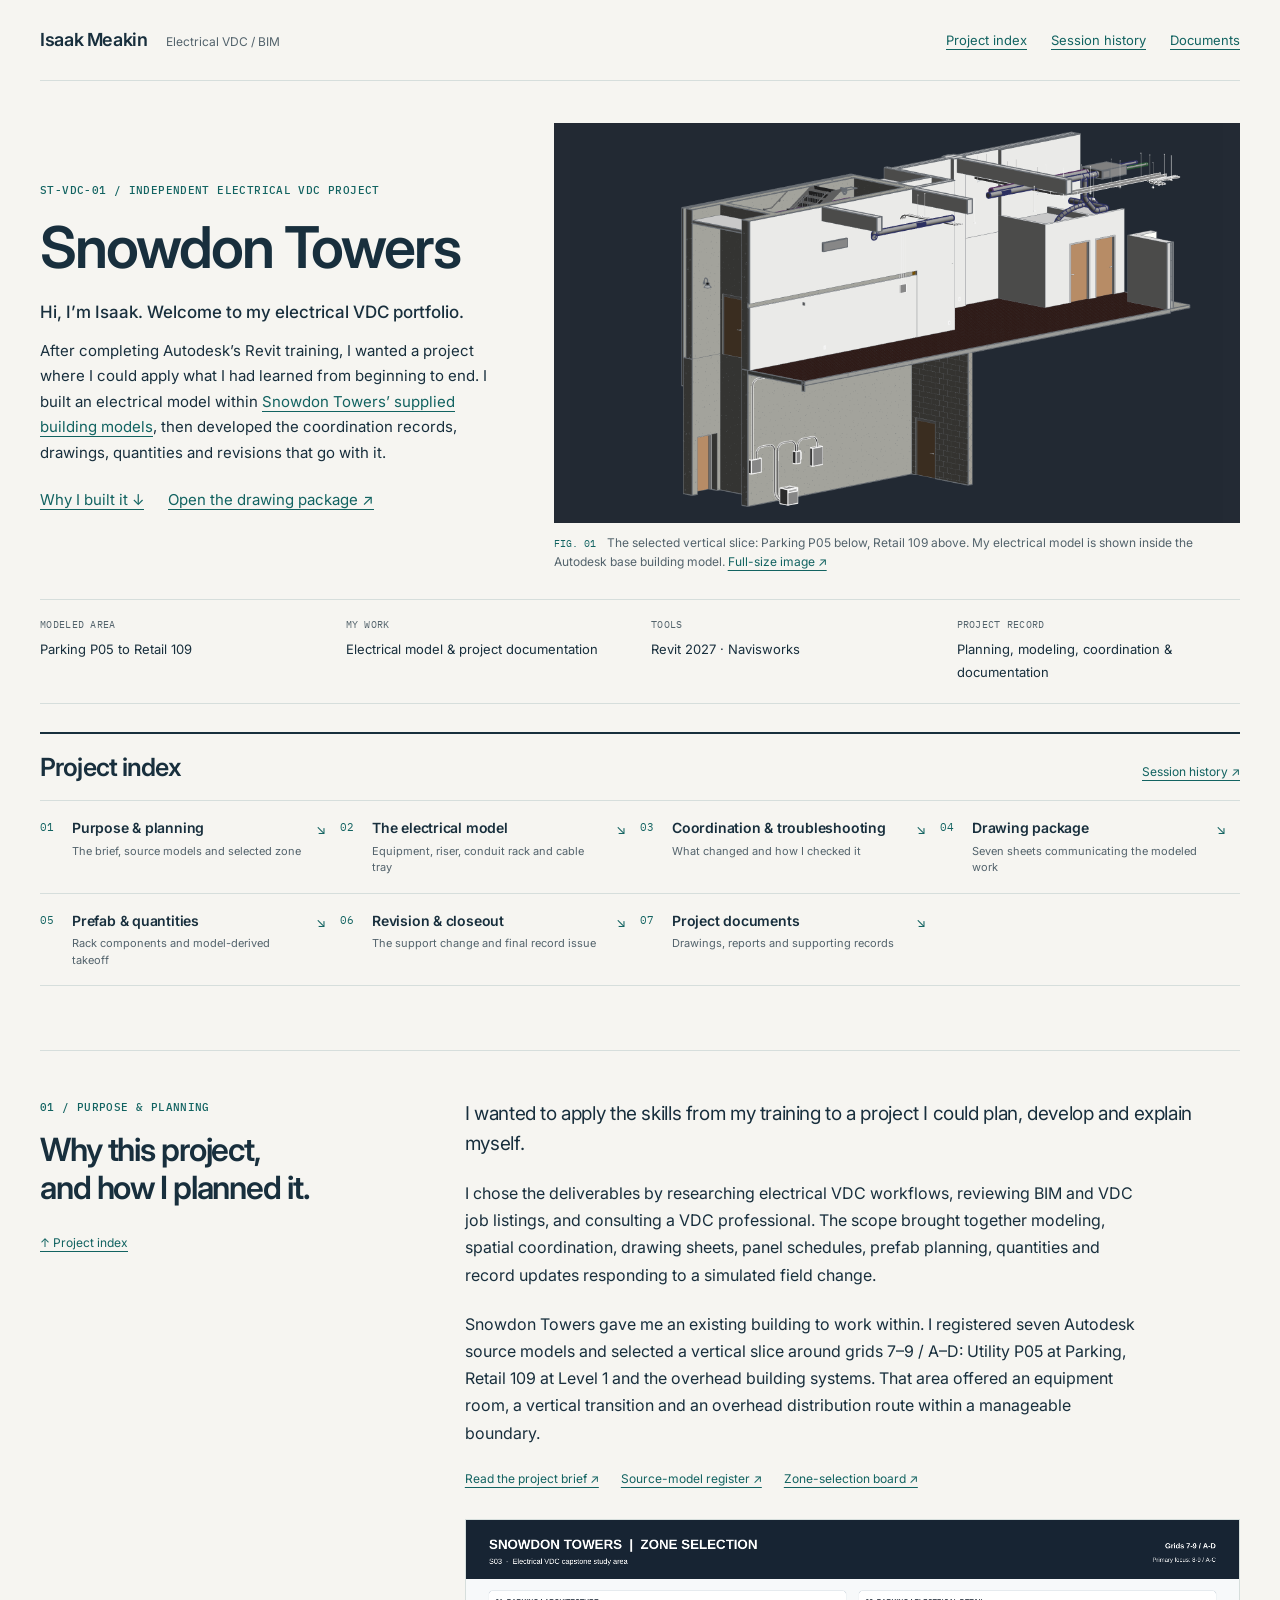
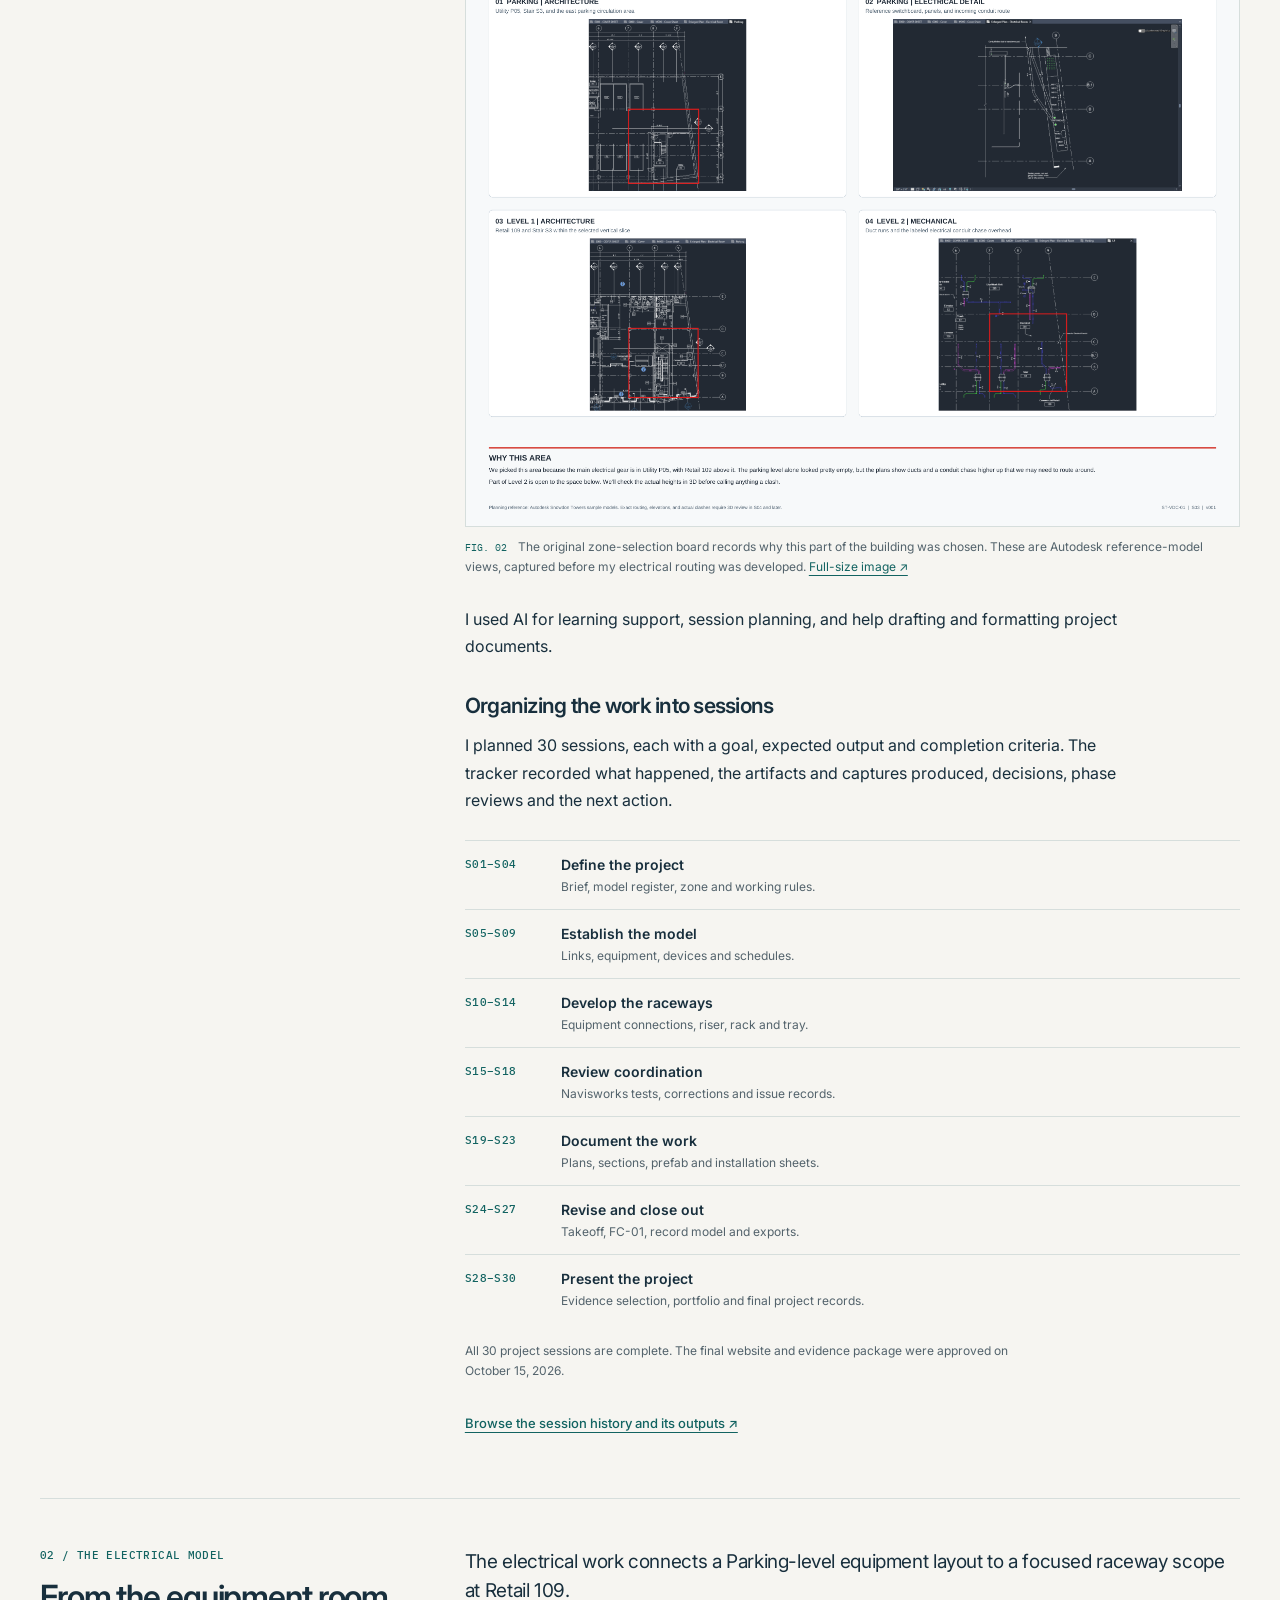
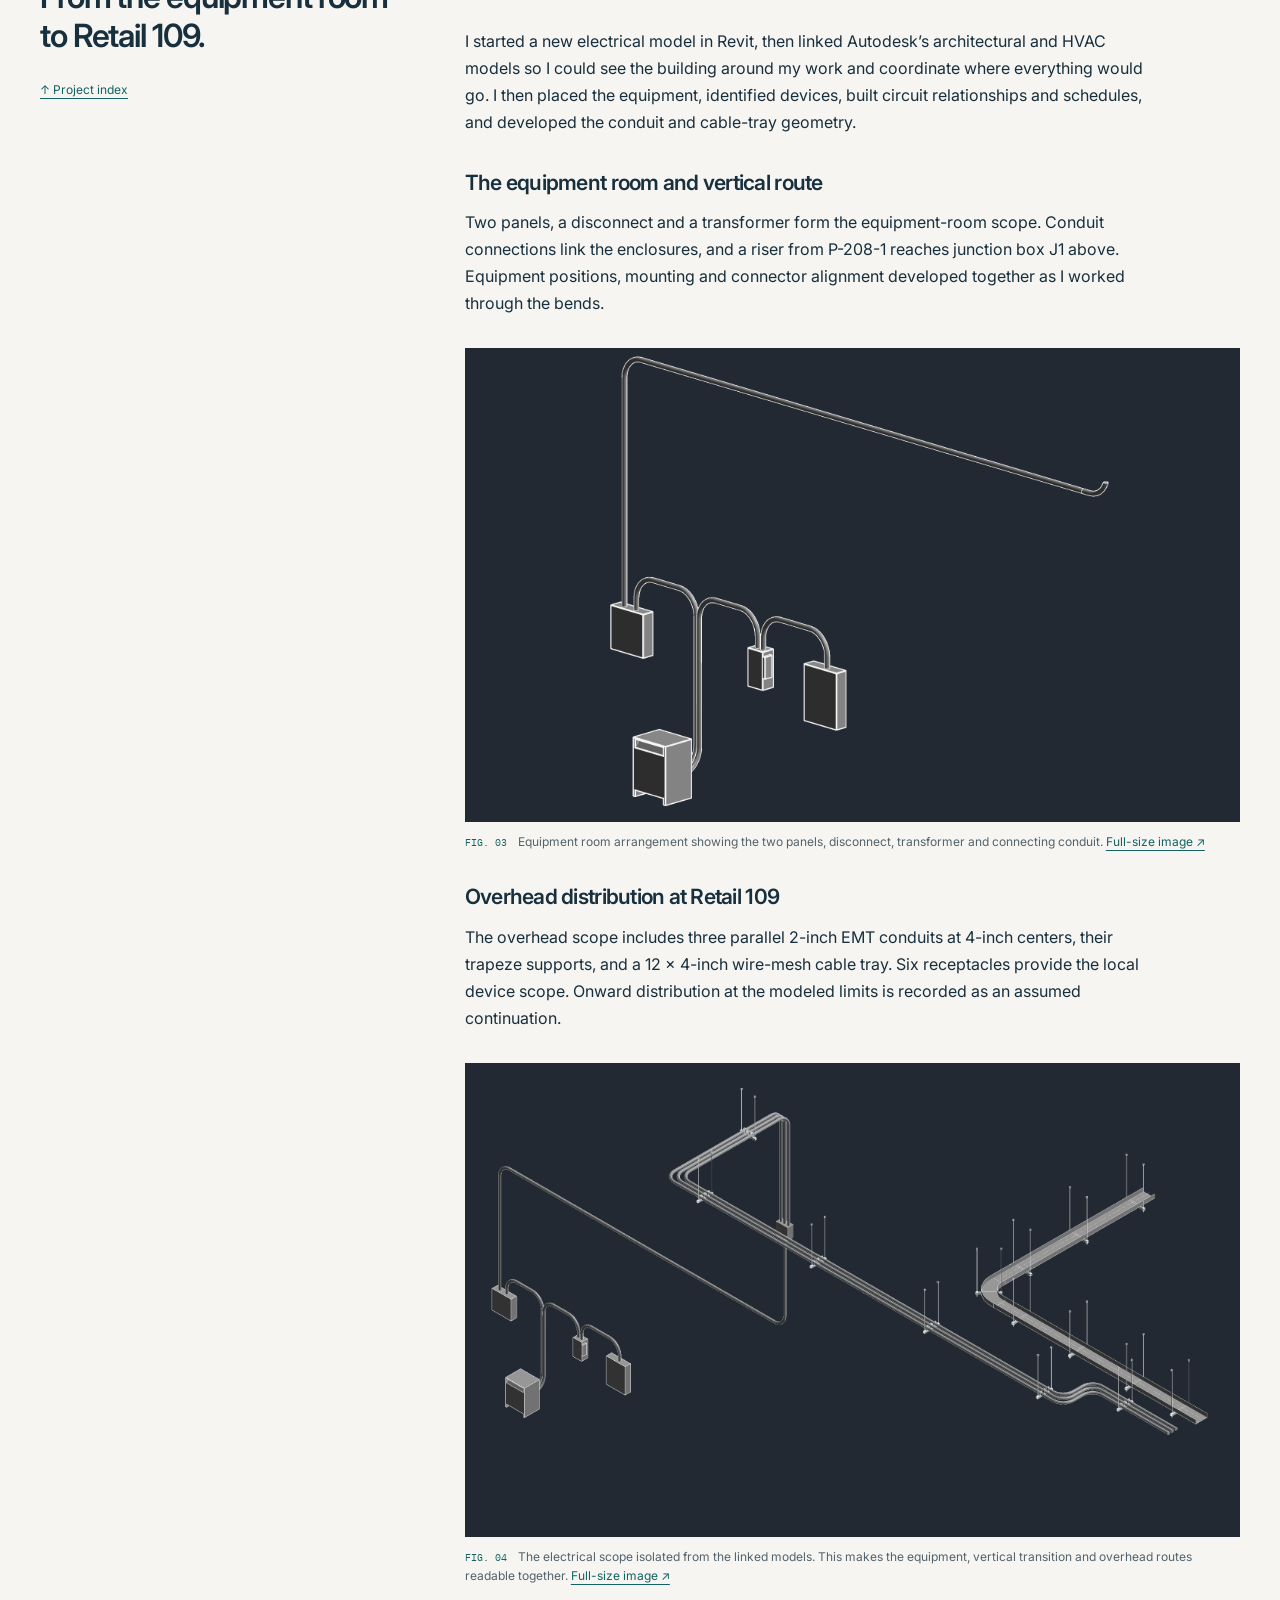
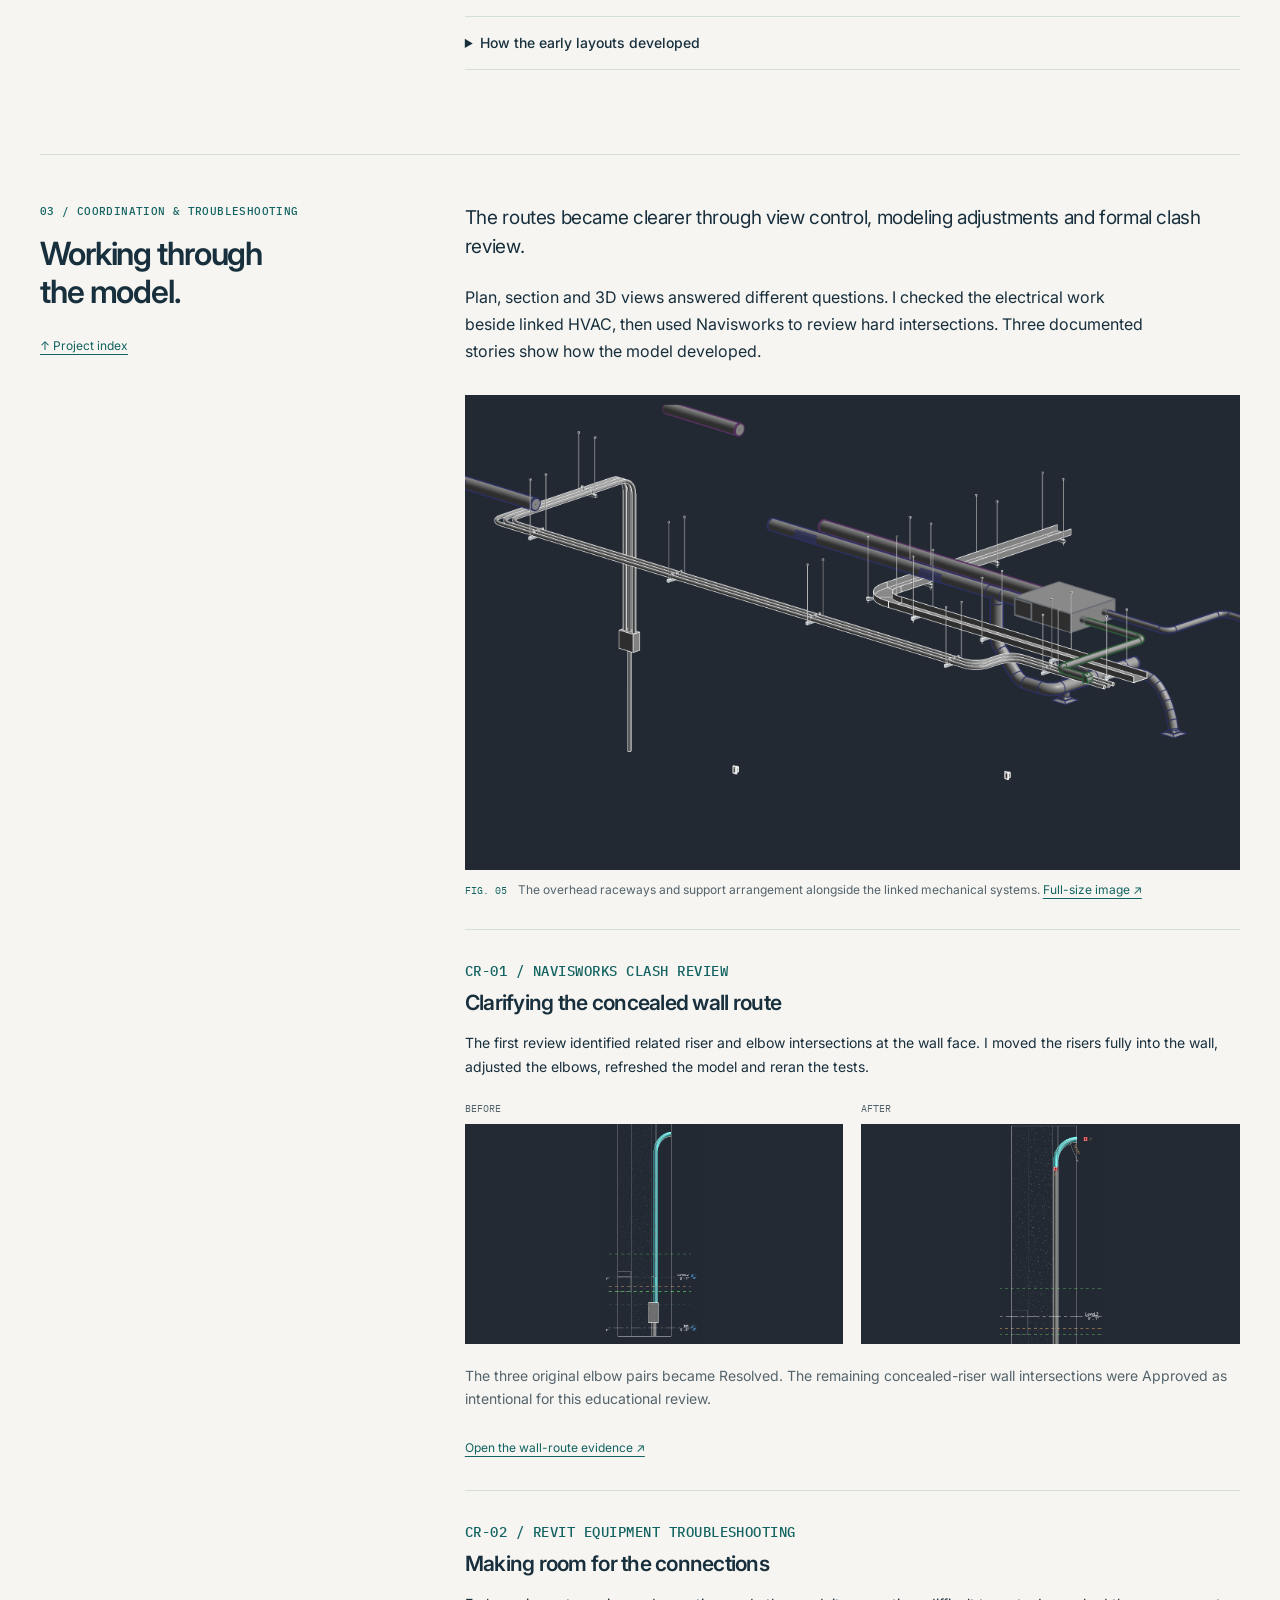
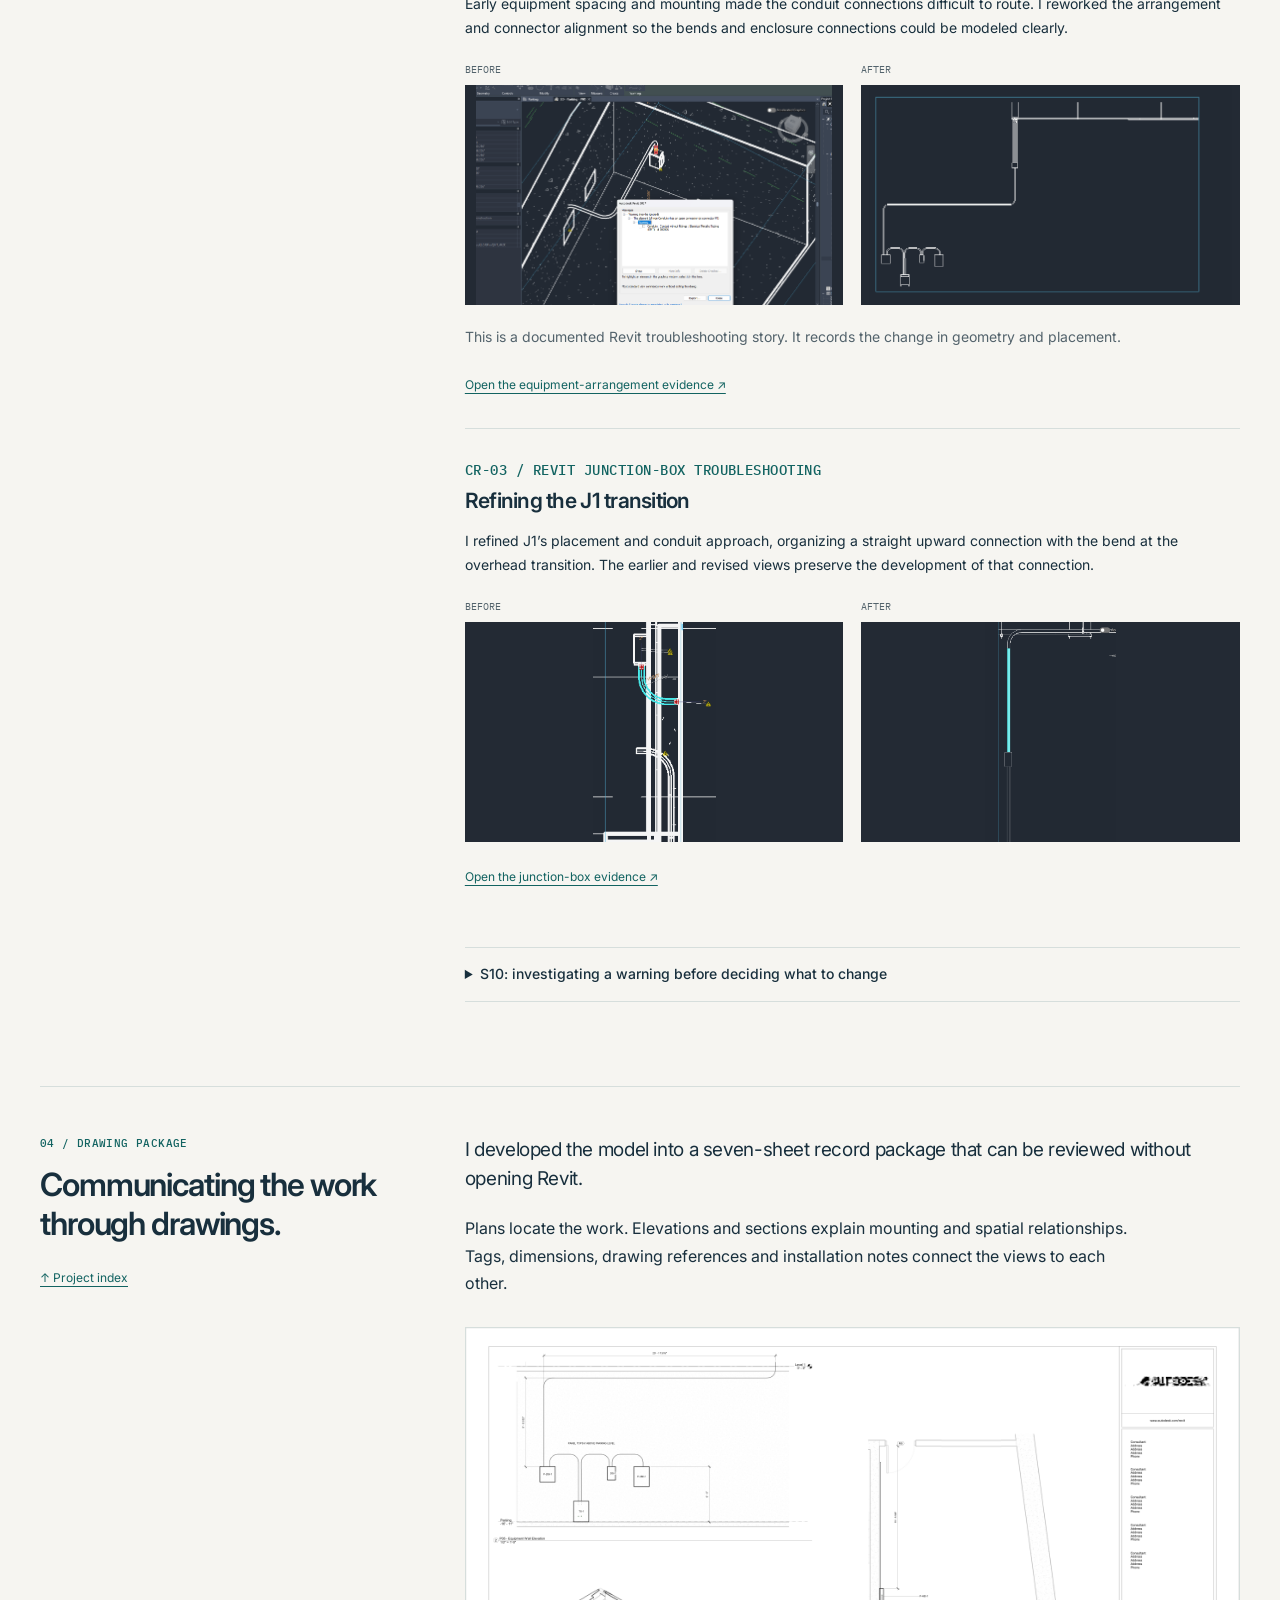
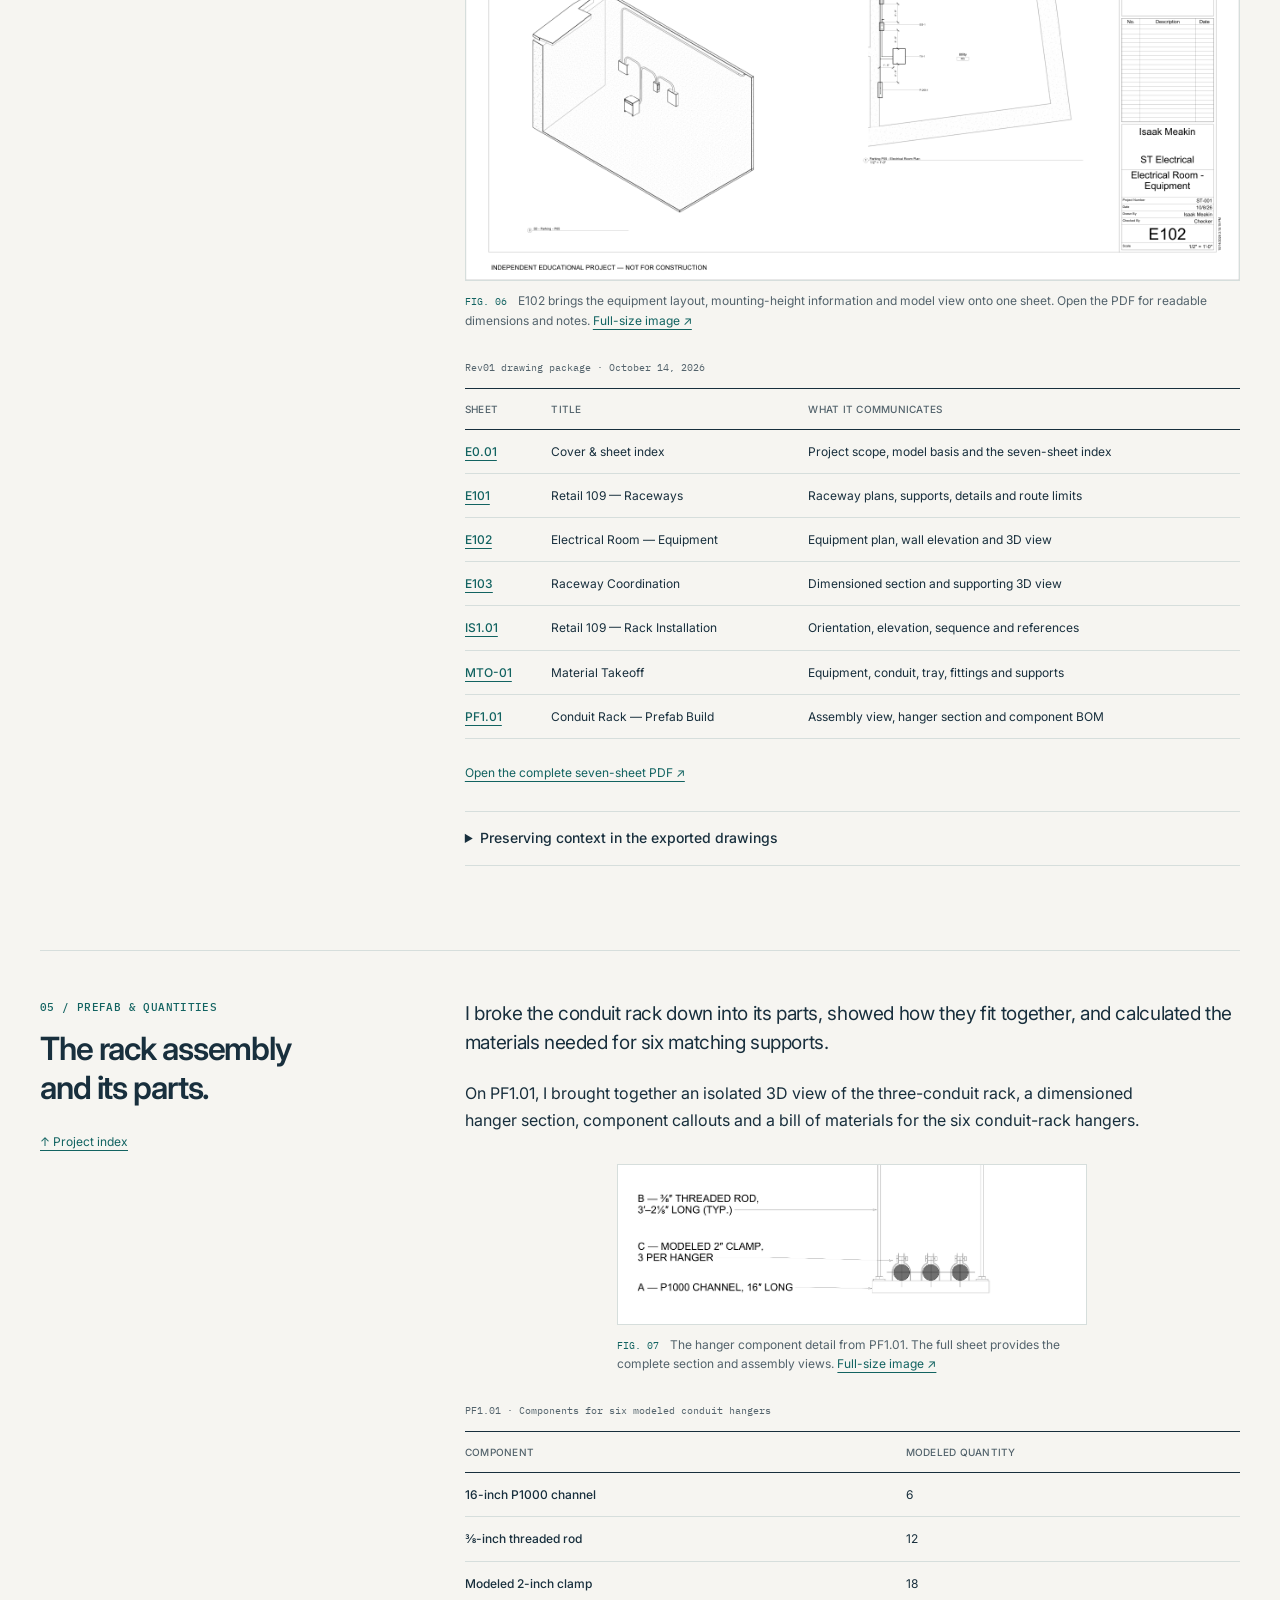
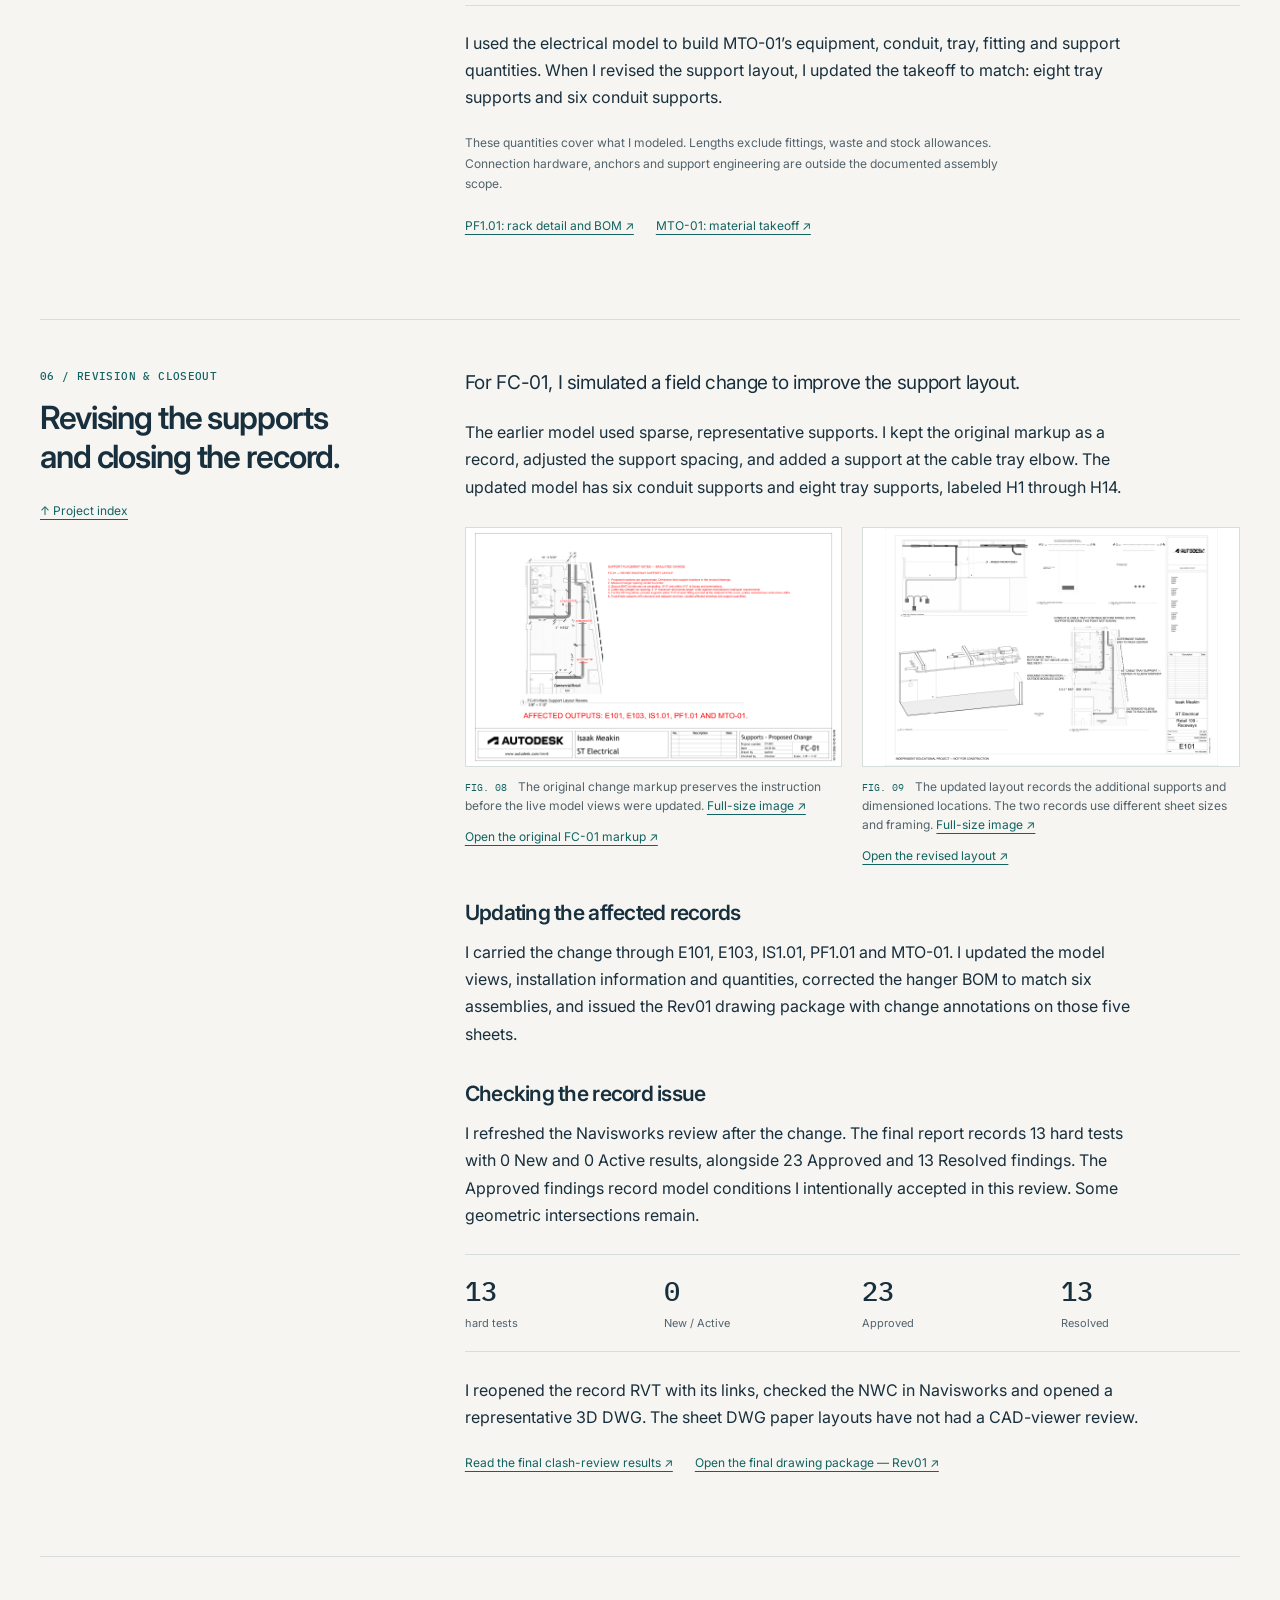
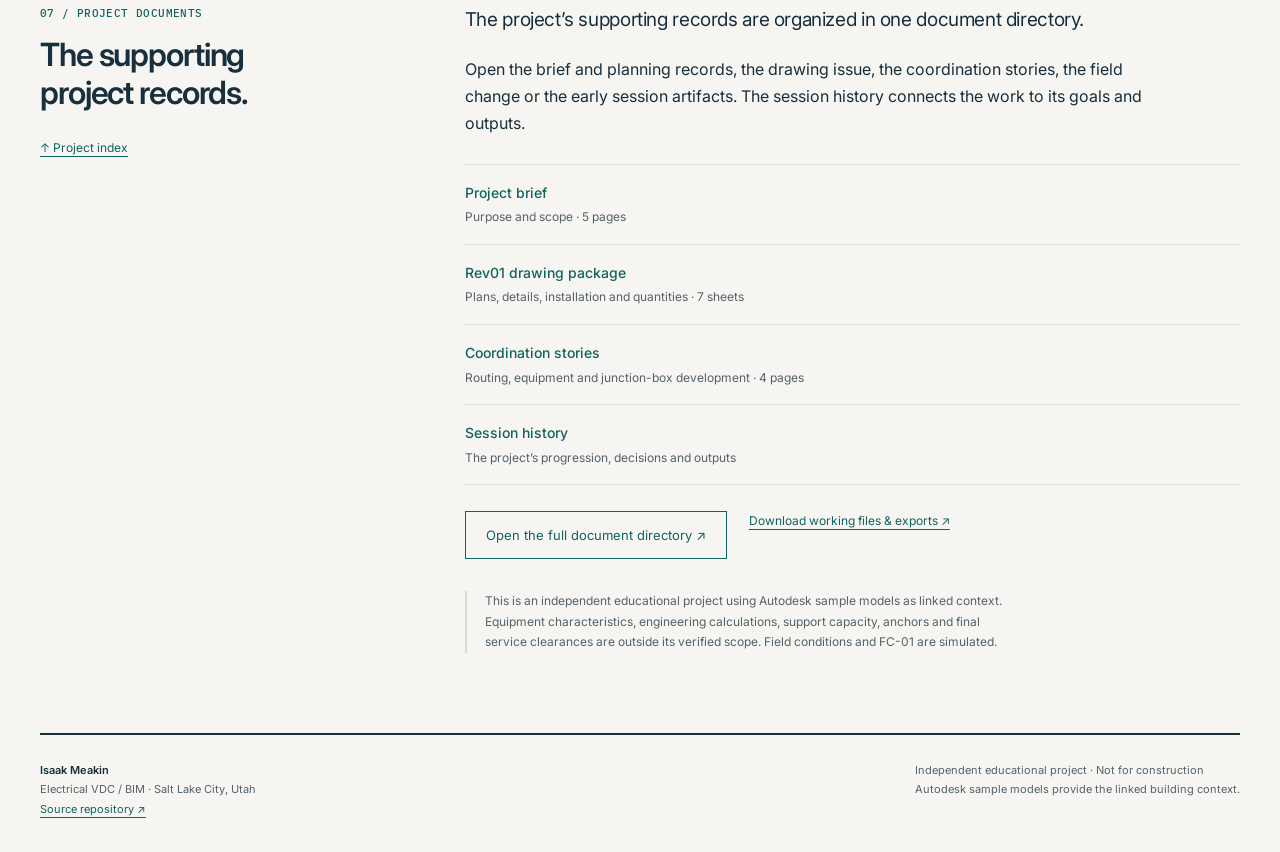
==== commit b017bc8a: "Publish completed Snowdon Towers VDC portfolio" ====
--- a/index.html
+++ b/index.html
@@ -1,87 +1,24 @@
 <!doctype html>
-<html lang="en">
-<head>
-<meta charset="utf-8">
-<meta name="viewport" content="width=device-width, initial-scale=1">
-<meta name="theme-color" content="#F6F5F1">
-<meta name="description" content="Isaak Meakin's electrical VDC/BIM portfolio. Explore the Snowdon Towers model, coordination decisions, drawings, prefab details, and field revision.">
-<title>Isaak Meakin | Electrical VDC / BIM</title>
-<link rel="preconnect" href="https://fonts.googleapis.com">
-<link rel="preconnect" href="https://fonts.gstatic.com" crossorigin>
-<link href="https://fonts.googleapis.com/css2?family=IBM+Plex+Mono:wght@400;500&amp;family=Inter:wght@400;500;600;700&amp;display=swap" rel="stylesheet">
-<link rel="stylesheet" href="assets/css/styles.css">
-</head>
-<body>
-<a class="skip-link" href="#main">Skip to content</a>
-<div class="container">
-<header class="site-header">
-  <a class="identity" href="./"><strong>Isaak Meakin</strong><span>Electrical VDC / BIM</span></a>
-  <nav aria-label="Main navigation"><a href="#project-index">Project index</a><a href="#about">About the work</a></nav>
-</header>
-<main id="main">
-<section class="hero" aria-labelledby="project-title">
-  <div class="hero-copy">
-    <p class="eyebrow">ST-VDC-01 / Project study</p>
-    <h1 id="project-title">Snowdon<br>Towers</h1>
-    <p class="hero-subtitle">Electrical model.<br>Coordinated route.<br>Field documentation.</p>
-    <p class="hero-summary">A focused electrical VDC study, from the parking-level equipment room to Retail 109 above.</p>
-    <a class="text-link" href="#project-index">Explore the project <span aria-hidden="true">↓</span></a>
-  </div>
-  <figure class="hero-figure">
-    <a class="image-link" href="assets/images/snowdon-electrical-overview.png" aria-label="Open the full-size electrical model overview"><img src="assets/images/snowdon-electrical-overview.png" alt="Electrical-only model showing distribution equipment, a vertical riser, three parallel conduits, cable tray, and their supports." fetchpriority="high" width="2048" height="1254"></a>
-    <figcaption><span class="figure-id">FIG. 01</span> My electrical scope, isolated from the linked building models. <a href="assets/images/snowdon-electrical-overview.png">View full size ↗</a></figcaption>
-  </figure>
-</section>
-<section class="project-brief" id="about" aria-labelledby="brief-title">
-  <div><p class="eyebrow">The project</p><h2 id="brief-title">One scope, followed through.</h2></div>
-  <div><p>I built the electrical model, worked through routing and coordination issues, and carried the result into drawings, support details, modeled quantities, and a simulated field revision.</p><p class="secondary">Linked Autodesk architectural and mechanical models provide the building context. The electrical work presented here is my independent portfolio study.</p></div>
-</section>
-<dl class="project-facts">
-  <div><dt>Location in model</dt><dd>Parking P05 → Retail 109</dd></div>
-  <div><dt>My contribution</dt><dd>Electrical model + documentation</dd></div>
-  <div><dt>Tools</dt><dd>Revit · Navisworks · Bluebeam</dd></div>
-  <div><dt>Project type</dt><dd>Independent educational study</dd></div>
-</dl>
-<nav class="project-index" id="project-index" aria-labelledby="index-title">
-  <div class="section-heading"><div><p class="eyebrow">Choose where to begin</p><h2 id="index-title">Project index</h2></div><p class="secondary">Follow the story or go straight to the evidence.</p></div>
-  <a class="index-row" href="#model"><span class="index-number">01</span><span><strong>The electrical model</strong><span class="index-detail">Equipment, feeders, riser, and raceways</span></span><span class="index-evidence">Model views</span><span aria-hidden="true">↓</span></a>
-  <a class="index-row" href="#coordination"><span class="index-number">02</span><span><strong>Coordination decisions</strong><span class="index-detail">Routing in architectural and HVAC context</span></span><span class="index-evidence">Views + review record</span><span aria-hidden="true">↓</span></a>
-  <a class="index-row" href="#drawings"><span class="index-number">03</span><span><strong>Drawing package</strong><span class="index-detail">From model geometry to installation information</span></span><span class="index-evidence">Plans + details</span><span aria-hidden="true">↓</span></a>
-  <a class="index-row" href="#prefab"><span class="index-number">04</span><span><strong>Prefab + quantities</strong><span class="index-detail">Support assemblies and the modeled material record</span></span><span class="index-evidence">Details + takeoff</span><span aria-hidden="true">↓</span></a>
-  <a class="index-row" href="#revision"><span class="index-number">05</span><span><strong>A field-driven revision</strong><span class="index-detail">One issue carried through the affected documentation</span></span><span class="index-evidence">Before + after</span><span aria-hidden="true">↓</span></a>
-  <a class="index-row" href="#deliverables"><span class="index-number">06</span><span><strong>Project documents</strong><span class="index-detail">A direct route to the supporting records</span></span><span class="index-evidence">Document register</span><span aria-hidden="true">↓</span></a>
-</nav>
-<section class="chapter" id="model" aria-labelledby="model-title">
-  <div class="chapter-heading"><p class="eyebrow">01 / The electrical model</p><h2 id="model-title">From equipment<br>to overhead route.</h2><a class="back-link" href="#project-index">↑ Project index</a></div>
-  <div class="chapter-content"><p>The study connects two panels, a disconnect, and a transformer in the parking-level equipment room to the Retail 109 raceway scope above. Conduit, cable tray, and supports show how the route comes together.</p>
-    <figure class="detail-figure"><a class="image-link" href="assets/images/snowdon-equipment-room.png" aria-label="Open the full-size equipment-room model"><img src="assets/images/snowdon-equipment-room.png" alt="Close-up of the parking-level electrical equipment and the conduit connections between the equipment and riser." loading="lazy" width="2048" height="1254"></a><figcaption><span class="figure-id">FIG. 02</span> Equipment-room connections and the start of the vertical route. <a href="assets/images/snowdon-equipment-room.png">View full size ↗</a></figcaption></figure>
-  </div>
-</section>
-<section class="chapter" id="coordination" aria-labelledby="coordination-title">
-  <div class="chapter-heading"><p class="eyebrow">02 / Coordination decisions</p><h2 id="coordination-title">The route in context.</h2><a class="back-link" href="#project-index">↑ Project index</a></div>
-  <div class="chapter-content"><p>At Retail 109, the riser transitions into the overhead conduit rack beside the cable tray and linked HVAC. Sections, model views, and clash review document the relationships and routing decisions.</p>
-    <figure><a class="image-link" href="assets/images/snowdon-retail-coordination.png" aria-label="Open the full-size Retail 109 coordination view"><img src="assets/images/snowdon-retail-coordination.png" alt="Retail 109 detail showing the conduit riser, rack, cable tray, hangers, and adjacent linked HVAC equipment and ducts." loading="lazy" width="2048" height="1254"></a><figcaption><span class="figure-id">FIG. 03</span> Retail 109 raceways with linked mechanical systems visible for context. <a href="assets/images/snowdon-retail-coordination.png">View full size ↗</a></figcaption></figure>
-    <p class="assembly-note">Next evidence to add: annotated coordination decisions and the final clash-review record.</p>
-  </div>
-</section>
-<section class="chapter" id="drawings" aria-labelledby="drawings-title">
-  <div class="chapter-heading"><p class="eyebrow">03 / Drawing package</p><h2 id="drawings-title">A model that communicates.</h2><a class="back-link" href="#project-index">↑ Project index</a></div>
-  <div class="chapter-content"><p>The drawing package translates the modeled route into plans, enlarged equipment views, coordination sections, and installation information. Dimensions, tags, and references connect the sheets.</p><p class="assembly-note">Next evidence to add: the sheet index, selected drawing previews, and the drawing-package PDF.</p></div>
-</section>
-<section class="chapter" id="prefab" aria-labelledby="prefab-title">
-  <div class="chapter-heading"><p class="eyebrow">04 / Prefab + quantities</p><h2 id="prefab-title">The assembly and its parts.</h2><a class="back-link" href="#project-index">↑ Project index</a></div>
-  <div class="chapter-content"><p>The support detail and material takeoff connect the modeled assemblies to their components. The quantities reflect the modeled scope and were updated with the support-layout revision.</p><p class="assembly-note">Next evidence to add: the rack detail, hanger bill of materials, and material takeoff.</p></div>
-</section>
-<section class="chapter" id="revision" aria-labelledby="revision-title">
-  <div class="chapter-heading"><p class="eyebrow">05 / A field-driven revision</p><h2 id="revision-title">One change, carried through.</h2><a class="back-link" href="#project-index">↑ Project index</a></div>
-  <div class="chapter-content"><p>A simulated field review identified inconsistent support spacing. FC-01 follows the issue from the initial markup through adjusted hanger locations, revised quantities, affected sheets, and a final coordination review.</p><p class="assembly-note">Next evidence to add: matched before/after views, the revision record, and affected-sheet references.</p></div>
-</section>
-<section class="chapter" id="deliverables" aria-labelledby="documents-title">
-  <div class="chapter-heading"><p class="eyebrow">06 / Project documents</p><h2 id="documents-title">The supporting record.</h2><a class="back-link" href="#project-index">↑ Project index</a></div>
-  <div class="chapter-content"><p>The document register will collect the drawing package, support and quantity records, field revision, and clash review in one place.</p><p class="assembly-note">Document links will be added as the portfolio is assembled.</p></div>
-</section>
-</main>
-<footer class="site-footer"><span><strong>Isaak Meakin</strong><br>Electrical VDC / BIM · Salt Lake City, Utah</span><span>Independent educational study · Not for construction<br>Portfolio in progress</span></footer>
-</div>
-</body>
-</html>
+<html lang="en"><head><meta charset="utf-8"><meta name="viewport" content="width=device-width, initial-scale=1"><meta name="theme-color" content="#F6F5F1"><meta name="description" content="Isaak Meakin’s Snowdon Towers electrical VDC project: purpose, planning, model development, coordination, drawings, prefab, quantities and revision closeout."><title>Snowdon Towers · Electrical VDC Portfolio | Isaak Meakin</title><link rel="preconnect" href="https://fonts.googleapis.com"><link rel="preconnect" href="https://fonts.gstatic.com" crossorigin><link href="https://fonts.googleapis.com/css2?family=IBM+Plex+Mono:wght@400;500&amp;family=Inter:wght@400;500;600;700&amp;display=swap" rel="stylesheet"><link rel="stylesheet" href="assets/css/styles.css"></head><body><a class="skip-link" href="#main">Skip to content</a><div class="container"><header class="site-header"><a class="identity" href="./"><strong>Isaak Meakin</strong><span>Electrical VDC / BIM</span></a><nav aria-label="Main navigation"><a href="index.html#project-index">Project index</a><a href="session-history.html">Session history</a><a href="documents.html">Documents</a></nav></header><main id="main"><section class="hero" id="about" aria-labelledby="project-title"><div class="hero-copy"><p class="eyebrow">ST-VDC-01 / Independent electrical VDC project</p><h1 id="project-title">Snowdon Towers</h1><p class="welcome">Hi, I’m Isaak. Welcome to my electrical VDC portfolio.</p><p>After completing Autodesk’s Revit training, I wanted a project where I could apply what I had learned from beginning to end. I built an electrical model within <a href="https://help.autodesk.com/cloudhelp/2025/ENU/Revit-GetStarted/files/GUID-61EF2F22-3A1F-4317-B925-1E85F138BE88.htm">Snowdon Towers’ supplied building models</a>, then developed the coordination records, drawings, quantities and revisions that go with it.</p><p class="hero-links"><a href="#planning">Why I built it ↓</a><a href="assets/documents/drawing-package-rev01.pdf">Open the drawing package ↗</a></p></div><figure class="hero-figure"><a class="image-link" href="assets/images/snowdon-project-cutaway.png"><img src="assets/images/snowdon-project-cutaway.png" alt="Building cutaway showing Isaak’s electrical equipment at Parking P05 and the raceways serving Retail 109 above, alongside linked Autodesk architecture and HVAC." width="2048" height="1254" fetchpriority="high"></a><figcaption><span class="figure-id">FIG. 01</span> The selected vertical slice: Parking P05 below, Retail 109 above. My electrical model is shown inside the Autodesk base building model. <a href="assets/images/snowdon-project-cutaway.png">Full-size image ↗</a></figcaption></figure></section>
+<dl class="project-facts"><div><dt>Modeled area</dt><dd>Parking P05 to Retail 109</dd></div><div><dt>My work</dt><dd>Electrical model & project documentation</dd></div><div><dt>Tools</dt><dd>Revit 2027 · Navisworks</dd></div><div><dt>Project record</dt><dd>Planning, modeling, coordination &amp; documentation</dd></div></dl>
+<nav class="project-index" id="project-index" aria-labelledby="index-title"><div class="section-heading"><h2 id="index-title">Project index</h2><a href="session-history.html">Session history ↗</a></div><div class="index-grid"><a class="index-entry" href="#planning"><span class="index-number">01</span><span><strong>Purpose & planning</strong><span class="index-detail">The brief, source models and selected zone</span></span><span class="index-arrow" aria-hidden="true">↘</span></a><a class="index-entry" href="#model"><span class="index-number">02</span><span><strong>The electrical model</strong><span class="index-detail">Equipment, riser, conduit rack and cable tray</span></span><span class="index-arrow" aria-hidden="true">↘</span></a><a class="index-entry" href="#coordination"><span class="index-number">03</span><span><strong>Coordination & troubleshooting</strong><span class="index-detail">What changed and how I checked it</span></span><span class="index-arrow" aria-hidden="true">↘</span></a><a class="index-entry" href="#drawings"><span class="index-number">04</span><span><strong>Drawing package</strong><span class="index-detail">Seven sheets communicating the modeled work</span></span><span class="index-arrow" aria-hidden="true">↘</span></a><a class="index-entry" href="#prefab"><span class="index-number">05</span><span><strong>Prefab & quantities</strong><span class="index-detail">Rack components and model-derived takeoff</span></span><span class="index-arrow" aria-hidden="true">↘</span></a><a class="index-entry" href="#revision"><span class="index-number">06</span><span><strong>Revision & closeout</strong><span class="index-detail">The support change and final record issue</span></span><span class="index-arrow" aria-hidden="true">↘</span></a><a class="index-entry" href="#deliverables"><span class="index-number">07</span><span><strong>Project documents</strong><span class="index-detail">Drawings, reports and supporting records</span></span><span class="index-arrow" aria-hidden="true">↘</span></a></div></nav><section class="chapter" id="planning" aria-labelledby="planning-title"><div class="chapter-heading"><p class="eyebrow">01 / Purpose & planning</p><h2 id="planning-title">Why this project,<br>and how I planned it.</h2><a class="back-link" href="#project-index">↑ Project index</a></div><div class="chapter-content"><p class="chapter-lead">I wanted to apply the skills from my training to a project I could plan, develop and explain myself.</p><p>I chose the deliverables by researching electrical VDC workflows, reviewing BIM and VDC job listings, and consulting a VDC professional. The scope brought together modeling, spatial coordination, drawing sheets, panel schedules, prefab planning, quantities and record updates responding to a simulated field change.</p><p>Snowdon Towers gave me an existing building to work within. I registered seven Autodesk source models and selected a vertical slice around grids 7–9 / A–D: Utility P05 at Parking, Retail 109 at Level 1 and the overhead building systems. That area offered an equipment room, a vertical transition and an overhead distribution route within a manageable boundary.</p>
+<div class="evidence-links"><a class="" href="assets/documents/project-brief.pdf">Read the project brief ↗</a><a class="" href="assets/documents/source-model-register.pdf">Source-model register ↗</a><a class="" href="assets/documents/zone-selection.pdf">Zone-selection board ↗</a></div>
+<figure class="paper-figure"><a class="image-link" href="assets/images/zone-selection.png" aria-label="Open full-size image: Four annotated source-model plans locating Parking Utility P05, Retail 109 and the overhead mechanical context."><img src="assets/images/zone-selection.png" alt="Four annotated source-model plans locating Parking Utility P05, Retail 109 and the overhead mechanical context." width="1500" height="1176" loading="lazy"></a><figcaption><span class="figure-id">FIG. 02</span> The original zone-selection board records why this part of the building was chosen. These are Autodesk reference-model views, captured before my electrical routing was developed. <a href="assets/images/zone-selection.png">Full-size image ↗</a></figcaption></figure>
+<p>I used AI for learning support, session planning, and help drafting and formatting project documents.</p><h3>Organizing the work into sessions</h3><p>I planned 30 sessions, each with a goal, expected output and completion criteria. The tracker recorded what happened, the artifacts and captures produced, decisions, phase reviews and the next action.</p><ol class="phase-list"><li><span class="record-id">S01–S04</span><strong>Define the project</strong><span>Brief, model register, zone and working rules.</span></li><li><span class="record-id">S05–S09</span><strong>Establish the model</strong><span>Links, equipment, devices and schedules.</span></li><li><span class="record-id">S10–S14</span><strong>Develop the raceways</strong><span>Equipment connections, riser, rack and tray.</span></li><li><span class="record-id">S15–S18</span><strong>Review coordination</strong><span>Navisworks tests, corrections and issue records.</span></li><li><span class="record-id">S19–S23</span><strong>Document the work</strong><span>Plans, sections, prefab and installation sheets.</span></li><li><span class="record-id">S24–S27</span><strong>Revise and close out</strong><span>Takeoff, FC-01, record model and exports.</span></li><li><span class="record-id">S28–S30</span><strong>Present the project</strong><span>Evidence selection, portfolio and final project records.</span></li></ol><p class="small-note">All 30 project sessions are complete. The final website and evidence package were approved on October 15, 2026.</p><a class="text-link" href="session-history.html">Browse the session history and its outputs ↗</a></div></section><section class="chapter" id="model" aria-labelledby="model-title"><div class="chapter-heading"><p class="eyebrow">02 / The electrical model</p><h2 id="model-title">From the equipment room<br>to Retail 109.</h2><a class="back-link" href="#project-index">↑ Project index</a></div><div class="chapter-content"><p class="chapter-lead">The electrical work connects a Parking-level equipment layout to a focused raceway scope at Retail 109.</p><p>I started a new electrical model in Revit, then linked Autodesk’s architectural and HVAC models so I could see the building around my work and coordinate where everything would go. I then placed the equipment, identified devices, built circuit relationships and schedules, and developed the conduit and cable-tray geometry.</p>
+<h3>The equipment room and vertical route</h3><p>Two panels, a disconnect and a transformer form the equipment-room scope. Conduit connections link the enclosures, and a riser from P-208-1 reaches junction box J1 above. Equipment positions, mounting and connector alignment developed together as I worked through the bends.</p>
+<figure class=""><a class="image-link" href="assets/images/snowdon-equipment-room.png" aria-label="Open full-size image: Equipment room arrangement showing two panels, a disconnect, a transformer and connecting conduit."><img src="assets/images/snowdon-equipment-room.png" alt="Equipment room arrangement showing two panels, a disconnect, a transformer and connecting conduit." width="2048" height="1254" loading="lazy"></a><figcaption><span class="figure-id">FIG. 03</span> Equipment room arrangement showing the two panels, disconnect, transformer and connecting conduit. <a href="assets/images/snowdon-equipment-room.png">Full-size image ↗</a></figcaption></figure>
+<h3>Overhead distribution at Retail 109</h3><p>The overhead scope includes three parallel 2-inch EMT conduits at 4-inch centers, their trapeze supports, and a 12 × 4-inch wire-mesh cable tray. Six receptacles provide the local device scope. Onward distribution at the modeled limits is recorded as an assumed continuation.</p>
+<figure class=""><a class="image-link" href="assets/images/snowdon-electrical-overview.png" aria-label="Open full-size image: Electrical-only view showing equipment connections, the vertical riser, junction box, parallel conduits, cable tray and supports."><img src="assets/images/snowdon-electrical-overview.png" alt="Electrical-only view showing equipment connections, the vertical riser, junction box, parallel conduits, cable tray and supports." width="2048" height="1254" loading="lazy"></a><figcaption><span class="figure-id">FIG. 04</span> The electrical scope isolated from the linked models. This makes the equipment, vertical transition and overhead routes readable together. <a href="assets/images/snowdon-electrical-overview.png">Full-size image ↗</a></figcaption></figure>
+<details class="record-detail"><summary>How the early layouts developed</summary><p>The S07 equipment record captures the initial placement. S08 records six receptacles and two junction boxes. The scope changed to one junction box in S10, and the later model and drawings reflect that decision.</p><div class="evidence-links"><a class="" href="assets/documents/s07-equipment-layout.pdf">S07 equipment layout ↗</a><a class="" href="assets/documents/s08-device-layout.pdf">S08 device layout ↗</a><a class="" href="assets/documents/s10-primary-conduit-layout.pdf">S10 routing milestone ↗</a></div></details></div></section><section class="chapter" id="coordination" aria-labelledby="coordination-title"><div class="chapter-heading"><p class="eyebrow">03 / Coordination & troubleshooting</p><h2 id="coordination-title">Working through<br>the model.</h2><a class="back-link" href="#project-index">↑ Project index</a></div><div class="chapter-content"><p class="chapter-lead">The routes became clearer through view control, modeling adjustments and formal clash review.</p><p>Plan, section and 3D views answered different questions. I checked the electrical work beside linked HVAC, then used Navisworks to review hard intersections. Three documented stories show how the model developed.</p>
+<figure class=""><a class="image-link" href="assets/images/snowdon-retail-coordination.png" aria-label="Open full-size image: Retail 109 conduit rack, cable tray and their hangers beside linked HVAC."><img src="assets/images/snowdon-retail-coordination.png" alt="Retail 109 conduit rack, cable tray and their hangers beside linked HVAC." width="2048" height="1254" loading="lazy"></a><figcaption><span class="figure-id">FIG. 05</span> The overhead raceways and support arrangement alongside the linked mechanical systems. <a href="assets/images/snowdon-retail-coordination.png">Full-size image ↗</a></figcaption></figure>
+<article class="issue-story"><p class="eyebrow">CR-01 / Navisworks clash review</p><h3>Clarifying the concealed wall route</h3><p>The first review identified related riser and elbow intersections at the wall face. I moved the risers fully into the wall, adjusted the elbows, refreshed the model and reran the tests.</p><div class="before-after"><figure><p class="comparison-label">Before</p><a class="image-link" href="assets/images/issue-1-before.png"><img src="assets/images/issue-1-before.png" alt="Earlier riser and elbow route overlapping the wall face." loading="lazy"></a></figure><figure><p class="comparison-label">After</p><a class="image-link" href="assets/images/issue-1-after.png"><img src="assets/images/issue-1-after.png" alt="Repositioned riser and upper bend, showing the revised concealed route." loading="lazy"></a></figure></div><p class="small-note">The three original elbow pairs became Resolved. The remaining concealed-riser wall intersections were Approved as intentional for this educational review.</p><a class="" href="assets/documents/coordination-stories.pdf#page=2">Open the wall-route evidence ↗</a></article>
+<article class="issue-story"><p class="eyebrow">CR-02 / Revit equipment troubleshooting</p><h3>Making room for the connections</h3><p>Early equipment spacing and mounting made the conduit connections difficult to route. I reworked the arrangement and connector alignment so the bends and enclosure connections could be modeled clearly.</p><div class="before-after"><figure><p class="comparison-label">Before</p><a class="image-link" href="assets/images/issue-2-before.png"><img src="assets/images/issue-2-before.png" alt="Early equipment connection trial with an open-connector warning." loading="lazy"></a></figure><figure><p class="comparison-label">After</p><a class="image-link" href="assets/images/issue-2-after.png"><img src="assets/images/issue-2-after.png" alt="Revised equipment arrangement with organized conduit connections." loading="lazy"></a></figure></div><p class="small-note">This is a documented Revit troubleshooting story. It records the change in geometry and placement.</p><a class="" href="assets/documents/coordination-stories.pdf#page=3">Open the equipment-arrangement evidence ↗</a></article>
+<article class="issue-story"><p class="eyebrow">CR-03 / Revit junction-box troubleshooting</p><h3>Refining the J1 transition</h3><p>I refined J1’s placement and conduit approach, organizing a straight upward connection with the bend at the overhead transition. The earlier and revised views preserve the development of that connection.</p><div class="before-after"><figure><p class="comparison-label">Before</p><a class="image-link" href="assets/images/issue-3-before.png"><img src="assets/images/issue-3-before.png" alt="Earlier junction-box and elbow connection during routing development." loading="lazy"></a></figure><figure><p class="comparison-label">After</p><a class="image-link" href="assets/images/issue-3-after.png"><img src="assets/images/issue-3-after.png" alt="Revised straight top connection from J1 to the upper bend." loading="lazy"></a></figure></div><a class="" href="assets/documents/coordination-stories.pdf#page=4">Open the junction-box evidence ↗</a></article>
+<details class="record-detail"><summary>S10: investigating a warning before deciding what to change</summary><p>The route was initially obscured by linked models, and section-box clipping made some elements appear to protrude. I isolated the electrical work, compared selected-segment properties and their reference levels, and checked the junction-box family and warning list. Two warnings identified unused family ports, which I recorded as accepted for that milestone.</p><div class="evidence-links"><a class="" href="assets/documents/s10-primary-conduit-layout.pdf">S10 routing and warning record ↗</a><a class="" href="assets/documents/s10-portfolio-highlight.md">S10 learning notes (Markdown) ↗</a></div></details></div></section><section class="chapter" id="drawings" aria-labelledby="drawings-title"><div class="chapter-heading"><p class="eyebrow">04 / Drawing package</p><h2 id="drawings-title">Communicating the work<br>through drawings.</h2><a class="back-link" href="#project-index">↑ Project index</a></div><div class="chapter-content"><p class="chapter-lead">I developed the model into a seven-sheet record package that can be reviewed without opening Revit.</p><p>Plans locate the work. Elevations and sections explain mounting and spatial relationships. Tags, dimensions, drawing references and installation notes connect the views to each other.</p>
+<figure class="paper-figure"><a class="image-link" href="assets/images/equipment-sheet-e102.png" aria-label="Open full-size image: E102 equipment sheet with a Parking plan, equipment-wall elevation, equipment tags and a 3D view."><img src="assets/images/equipment-sheet-e102.png" alt="E102 equipment sheet with a Parking plan, equipment-wall elevation, equipment tags and a 3D view." width="1800" height="1286" loading="lazy"></a><figcaption><span class="figure-id">FIG. 06</span> E102 brings the equipment layout, mounting-height information and model view onto one sheet. Open the PDF for readable dimensions and notes. <a href="assets/images/equipment-sheet-e102.png">Full-size image ↗</a></figcaption></figure>
+<div class="table-scroll"><table><caption>Rev01 drawing package · October 14, 2026</caption><thead><tr><th scope="col">Sheet</th><th scope="col">Title</th><th scope="col">What it communicates</th></tr></thead><tbody><tr><th scope="row"><a class="" href="assets/documents/drawing-package-rev01.pdf#page=1">E0.01</a></th><td>Cover & sheet index</td><td>Project scope, model basis and the seven-sheet index</td></tr><tr><th scope="row"><a class="" href="assets/documents/drawing-package-rev01.pdf#page=2">E101</a></th><td>Retail 109 — Raceways</td><td>Raceway plans, supports, details and route limits</td></tr><tr><th scope="row"><a class="" href="assets/documents/drawing-package-rev01.pdf#page=3">E102</a></th><td>Electrical Room — Equipment</td><td>Equipment plan, wall elevation and 3D view</td></tr><tr><th scope="row"><a class="" href="assets/documents/drawing-package-rev01.pdf#page=4">E103</a></th><td>Raceway Coordination</td><td>Dimensioned section and supporting 3D view</td></tr><tr><th scope="row"><a class="" href="assets/documents/drawing-package-rev01.pdf#page=5">IS1.01</a></th><td>Retail 109 — Rack Installation</td><td>Orientation, elevation, sequence and references</td></tr><tr><th scope="row"><a class="" href="assets/documents/drawing-package-rev01.pdf#page=6">MTO-01</a></th><td>Material Takeoff</td><td>Equipment, conduit, tray, fittings and supports</td></tr><tr><th scope="row"><a class="" href="assets/documents/drawing-package-rev01.pdf#page=7">PF1.01</a></th><td>Conduit Rack — Prefab Build</td><td>Assembly view, hanger section and component BOM</td></tr></tbody></table></div><div class="evidence-links"><a class="" href="assets/documents/drawing-package-rev01.pdf">Open the complete seven-sheet PDF ↗</a></div><details class="record-detail"><summary>Preserving context in the exported drawings</summary><p>The first native PDF export omitted linked architectural and HVAC content. I checked the exported sheets, used Print to PDF to restore that context, and reviewed the resulting package. The final issue retains the building references needed to understand the electrical work.</p></details></div></section><section class="chapter" id="prefab" aria-labelledby="prefab-title"><div class="chapter-heading"><p class="eyebrow">05 / Prefab & quantities</p><h2 id="prefab-title">The rack assembly<br>and its parts.</h2><a class="back-link" href="#project-index">↑ Project index</a></div><div class="chapter-content"><p class="chapter-lead">I broke the conduit rack down into its parts, showed how they fit together, and calculated the materials needed for six matching supports.</p><p>On PF1.01, I brought together an isolated 3D view of the three-conduit rack, a dimensioned hanger section, component callouts and a bill of materials for the six conduit-rack hangers.</p>
+<figure class="paper-figure"><a class="image-link" href="assets/images/prefab-hanger-section.png" aria-label="Open full-size image: Dimensioned hanger section from PF1.01 showing three conduits, the channel, threaded rods and component callouts."><img src="assets/images/prefab-hanger-section.png" alt="Dimensioned hanger section from PF1.01 showing three conduits, the channel, threaded rods and component callouts." width="2070" height="702" loading="lazy"></a><figcaption><span class="figure-id">FIG. 07</span> The hanger component detail from PF1.01. The full sheet provides the complete section and assembly views. <a href="assets/images/prefab-hanger-section.png">Full-size image ↗</a></figcaption></figure>
+<div class="table-scroll"><table><caption>PF1.01 · Components for six modeled conduit hangers</caption><thead><tr><th scope="col">Component</th><th scope="col">Modeled quantity</th></tr></thead><tbody><tr><th scope="row">16-inch P1000 channel</th><td>6</td></tr><tr><th scope="row">⅜-inch threaded rod</th><td>12</td></tr><tr><th scope="row">Modeled 2-inch clamp</th><td>18</td></tr></tbody></table></div>
+<p>I used the electrical model to build MTO-01’s equipment, conduit, tray, fitting and support quantities. When I revised the support layout, I updated the takeoff to match: eight tray supports and six conduit supports.</p><p class="small-note">These quantities cover what I modeled. Lengths exclude fittings, waste and stock allowances. Connection hardware, anchors and support engineering are outside the documented assembly scope.</p><div class="evidence-links"><a class="" href="assets/documents/drawing-package-rev01.pdf#page=7">PF1.01: rack detail and BOM ↗</a><a class="" href="assets/documents/drawing-package-rev01.pdf#page=6">MTO-01: material takeoff ↗</a></div></div></section><section class="chapter" id="revision" aria-labelledby="revision-title"><div class="chapter-heading"><p class="eyebrow">06 / Revision & closeout</p><h2 id="revision-title">Revising the supports<br>and closing the record.</h2><a class="back-link" href="#project-index">↑ Project index</a></div><div class="chapter-content"><p class="chapter-lead">For FC-01, I simulated a field change to improve the support layout.</p><p>The earlier model used sparse, representative supports. I kept the original markup as a record, adjusted the support spacing, and added a support at the cable tray elbow. The updated model has six conduit supports and eight tray supports, labeled H1 through H14.</p><div class="revision-pair"><div><figure class="paper-figure"><a class="image-link" href="assets/images/fc01-original-markup.png" aria-label="Open full-size image: Original FC-01 markup proposing additional raceway supports and defining the simulated change."><img src="assets/images/fc01-original-markup.png" alt="Original FC-01 markup proposing additional raceway supports and defining the simulated change." width="1500" height="971" loading="lazy"></a><figcaption><span class="figure-id">FIG. 08</span> The original change markup preserves the instruction before the live model views were updated. <a href="assets/images/fc01-original-markup.png">Full-size image ↗</a></figcaption></figure><a class="" href="assets/documents/fc01-original-markup.pdf">Open the original FC-01 markup ↗</a></div><div><figure class="paper-figure"><a class="image-link" href="assets/images/fc01-revised-layout.png" aria-label="Open full-size image: Revised E101 sheet showing the updated support layout, dimensions and a 45-degree support at the cable-tray elbow."><img src="assets/images/fc01-revised-layout.png" alt="Revised E101 sheet showing the updated support layout, dimensions and a 45-degree support at the cable-tray elbow." width="1500" height="1072" loading="lazy"></a><figcaption><span class="figure-id">FIG. 09</span> The updated layout records the additional supports and dimensioned locations. The two records use different sheet sizes and framing. <a href="assets/images/fc01-revised-layout.png">Full-size image ↗</a></figcaption></figure><a class="" href="assets/documents/fc01-revised-layout.pdf">Open the revised layout ↗</a></div></div>
+<h3>Updating the affected records</h3><p>I carried the change through E101, E103, IS1.01, PF1.01 and MTO-01. I updated the model views, installation information and quantities, corrected the hanger BOM to match six assemblies, and issued the Rev01 drawing package with change annotations on those five sheets.</p>
+<h3>Checking the record issue</h3><p>I refreshed the Navisworks review after the change. The final report records 13 hard tests with 0 New and 0 Active results, alongside 23 Approved and 13 Resolved findings. The Approved findings record model conditions I intentionally accepted in this review. Some geometric intersections remain.</p><div class="review-results"><span><strong>13</strong> hard tests</span><span><strong>0</strong> New / Active</span><span><strong>23</strong> Approved</span><span><strong>13</strong> Resolved</span></div><p>I reopened the record RVT with its links, checked the NWC in Navisworks and opened a representative 3D DWG. The sheet DWG paper layouts have not had a CAD-viewer review.</p><div class="evidence-links"><a href="clash-review.html">Read the final clash-review results ↗</a><a class="" href="assets/documents/drawing-package-rev01.pdf">Open the final drawing package — Rev01 ↗</a></div></div></section><section class="chapter" id="deliverables" aria-labelledby="deliverables-title"><div class="chapter-heading"><p class="eyebrow">07 / Project documents</p><h2 id="deliverables-title">The supporting<br>project records.</h2><a class="back-link" href="#project-index">↑ Project index</a></div><div class="chapter-content"><p class="chapter-lead">The project’s supporting records are organized in one document directory.</p><p>Open the brief and planning records, the drawing issue, the coordination stories, the field change or the early session artifacts. The session history connects the work to its goals and outputs.</p><div class="document-shortlist"><a class="" href="assets/documents/project-brief.pdf">Project brief <span>Purpose and scope · 5 pages</span></a><a class="" href="assets/documents/drawing-package-rev01.pdf">Rev01 drawing package <span>Plans, details, installation and quantities · 7 sheets</span></a><a class="" href="assets/documents/coordination-stories.pdf">Coordination stories <span>Routing, equipment and junction-box development · 4 pages</span></a><a href="session-history.html">Session history <span>The project’s progression, decisions and outputs</span></a></div><div class="evidence-links"><a class="button-link" href="documents.html">Open the full document directory ↗</a><a href="documents.html#working-files">Download working files &amp; exports ↗</a></div><p class="scope-note">This is an independent educational project using Autodesk sample models as linked context. Equipment characteristics, engineering calculations, support capacity, anchors and final service clearances are outside its verified scope. Field conditions and FC-01 are simulated.</p></div></section></main><footer class="site-footer"><span><strong>Isaak Meakin</strong><br>Electrical VDC / BIM · Salt Lake City, Utah<br><a href="https://github.com/mcmordor/vdc-portfolio">Source repository ↗</a></span><span>Independent educational project · Not for construction<br>Autodesk sample models provide the linked building context.</span></footer></div></body></html>
--- a/assets/css/styles.css
+++ b/assets/css/styles.css
@@ -1,108 +1,157 @@
-/* Style guide v1.0. Future pages share these tokens and components. */
+/* Snowdon Towers portfolio · shared styles */
 :root {
-  --paper: #f6f5f1;
-  --ink: #182f3d;
-  --muted: #53636c;
-  --accent: #187d7c;
-  --accent-strong: #126361;
-  --line: #d6dedc;
-  --hover: #e9eeea;
-  --image-bg: #232a34;
-  --sans: "Inter", system-ui, sans-serif;
-  --mono: "IBM Plex Mono", ui-monospace, monospace;
-  --space-1: 4px;
-  --space-2: 8px;
-  --space-3: 12px;
-  --space-4: 16px;
-  --space-6: 24px;
-  --space-8: 32px;
-  --space-12: 48px;
-  --space-16: 64px;
-  --space-24: 96px;
+  --paper:#f6f5f1; --ink:#182f3d; --muted:#53636c; --accent:#187d7c;
+  --accent-strong:#126361; --line:#d6dedc; --hover:#e9eeea; --image-bg:#232a34;
+  --sans:"Inter",system-ui,-apple-system,"Segoe UI",sans-serif;
+  --mono:"IBM Plex Mono",ui-monospace,monospace;
 }
-* { box-sizing: border-box; }
-html { scroll-behavior: smooth; scroll-padding-top: var(--space-6); }
-body { margin: 0; background: var(--paper); color: var(--ink); font: 400 17px/1.65 var(--sans); -webkit-font-smoothing: antialiased; }
-a { color: inherit; text-underline-offset: 5px; text-decoration-thickness: 1px; }
-a:hover { color: var(--accent-strong); }
-a:focus-visible { outline: 3px solid var(--accent); outline-offset: 5px; }
-p, figure { margin: 0 0 var(--space-6); }
-img { display: block; max-width: 100%; height: auto; }
-h1, h2 { margin: 0; font-weight: 600; letter-spacing: -.045em; line-height: 1.12; text-wrap: balance; }
-h1 { font-size: clamp(44px, 5.4vw, 68px); }
-h2 { font-size: clamp(27px, 3vw, 36px); }
-strong { font-weight: 600; }
-.container { width: min(1200px, calc(100% - 64px)); margin-inline: auto; }
-.skip-link { position: absolute; top: -100px; left: 20px; z-index: 5; padding: var(--space-3); background: var(--paper); }
-.skip-link:focus { top: 12px; }
-.site-header { display: flex; justify-content: space-between; align-items: center; gap: var(--space-6); padding-block: var(--space-6); border-bottom: 1px solid var(--line); }
-.identity { display: flex; gap: var(--space-4); align-items: baseline; text-decoration: none; }
-.identity strong { font-size: 18px; }
-.identity span { font-size: 13px; color: var(--muted); }
-.site-header nav { display: flex; gap: var(--space-6); font-size: 14px; }
-.site-header nav a { padding-block: var(--space-2); }
-.hero { display: grid; grid-template-columns: .82fr 1.6fr; gap: var(--space-12); align-items: center; padding-block: var(--space-16); }
-.eyebrow { color: var(--accent); font: 500 12px/1.5 var(--mono); text-transform: uppercase; letter-spacing: .06em; margin-bottom: var(--space-4); }
-.hero-subtitle { font-size: 23px; line-height: 1.35; letter-spacing: -.025em; margin-top: var(--space-6); }
-.hero-summary { color: var(--muted); font-size: 16px; max-width: 34ch; }
-.text-link { display: inline-flex; gap: var(--space-4); color: var(--accent-strong); font-size: 14px; font-weight: 600; padding-block: var(--space-2); }
-.hero-figure { margin: 0; }
-.image-link { display: block; background: var(--image-bg); }
-.image-link img { width: 100%; object-fit: contain; }
-figcaption { display: block; color: var(--muted); font-size: 13px; line-height: 1.6; padding-top: var(--space-3); }
-figcaption a { color: var(--accent-strong); white-space: nowrap; }
-.figure-id { font: 400 11px/1.6 var(--mono); margin-right: var(--space-2); color: var(--accent-strong); }
-.project-brief { display: grid; grid-template-columns: 1fr 1.5fr; gap: var(--space-16); padding-block: var(--space-12) var(--space-6); border-top: 1px solid var(--line); }
-.secondary { color: var(--muted); }
-.project-facts { display: grid; grid-template-columns: repeat(4, minmax(0,1fr)); gap: var(--space-6); margin: 0 0 var(--space-16); padding-block: var(--space-6); border-top: 1px solid var(--line); border-bottom: 1px solid var(--line); }
-dt { color: var(--muted); font: 400 11px/1.5 var(--mono); text-transform: uppercase; letter-spacing: .035em; }
-dd { margin: var(--space-2) 0 0; font-size: 14px; }
-.project-index { border-top: 2px solid var(--ink); padding-top: var(--space-8); margin-bottom: var(--space-24); }
-.section-heading { display: flex; justify-content: space-between; align-items: end; gap: var(--space-8); margin-bottom: var(--space-8); }
-.section-heading p.secondary { max-width: 30ch; margin: 0; font-size: 14px; }
-.index-row { display: grid; grid-template-columns: 40px 1fr 180px 18px; gap: var(--space-6); align-items: center; padding: var(--space-6) var(--space-3); border-top: 1px solid var(--line); text-decoration: none; transition: background 120ms ease; }
-.index-row:last-child { border-bottom: 1px solid var(--line); }
-.index-row:hover, .index-row:focus-visible { background: var(--hover); color: var(--ink); }
-.index-number { color: var(--accent); font: 500 14px var(--mono); }
-.index-row:hover .index-number, .index-row:focus-visible .index-number { color: var(--accent-strong); }
-.index-row strong { display: block; font-size: 20px; letter-spacing: -.025em; }
-.index-detail { display: block; font-size: 14px; color: var(--muted); margin-top: var(--space-1); }
-.index-evidence { color: var(--muted); font-size: 13px; }
-.chapter { display: grid; grid-template-columns: 1fr 1.8fr; gap: var(--space-16); padding-block: var(--space-12); border-top: 1px solid var(--line); }
-.chapter-heading { align-self: start; position: sticky; top: var(--space-6); }
-.chapter-heading h2 { margin-bottom: var(--space-6); }
-.back-link { display: inline-block; color: var(--accent-strong); font-size: 13px; padding-block: var(--space-2); }
-.chapter-content { min-width: 0; }
-.chapter-content > p { max-width: 65ch; }
-.chapter-content figure { margin-top: var(--space-8); }
-.detail-figure .image-link { display: flex; justify-content: center; }
-.detail-figure img { width: auto; max-height: 470px; }
-.assembly-note { color: var(--muted); font-size: 14px; padding-left: var(--space-4); border-left: 2px solid var(--line); }
-.site-footer { display: flex; justify-content: space-between; gap: var(--space-8); border-top: 2px solid var(--ink); padding-block: var(--space-8); margin-top: var(--space-8); color: var(--muted); font-size: 13px; }
-.site-footer strong { color: var(--ink); }
-@media (max-width: 960px) {
-  .hero { grid-template-columns: 1fr 1.25fr; gap: var(--space-8); }
-  .identity { flex-direction: column; gap: 0; }
-  .project-facts { grid-template-columns: repeat(2, minmax(0,1fr)); }
-  .chapter, .project-brief { gap: var(--space-8); }
-}
-@media (max-width: 700px) {
-  .container { width: calc(100% - 36px); }
-  .site-header { align-items: flex-start; gap: var(--space-4); }
-  .site-header nav { flex-direction: column; align-items: flex-end; gap: 0; font-size: 13px; }
-  .hero, .chapter, .project-brief { grid-template-columns: 1fr; }
-  .hero { padding-block: var(--space-12); }
-  .hero-summary { max-width: 45ch; }
-  .hero-subtitle { font-size: 22px; }
-  .project-facts { margin-bottom: var(--space-12); }
-  .section-heading { display: block; }
-  .section-heading p.secondary { margin-top: var(--space-4); max-width: none; }
-  .project-index { margin-bottom: var(--space-16); }
-  .index-row { grid-template-columns: 28px 1fr 16px; gap: var(--space-3); padding-inline: 0; }
-  .index-evidence { display: none; }
-  .index-row strong { font-size: 18px; }
-  .chapter-heading { position: static; }
-  .chapter-heading h2 br { display: none; }
-  .site-footer { flex-direction: column; gap: var(--space-4); }
-}
-@media (prefers-reduced-motion: reduce) { html { scroll-behavior: auto; } .index-row { transition: none; } }
+*{box-sizing:border-box}
+html{scroll-behavior:smooth;scroll-padding-top:24px}
+body{margin:0;background:var(--paper);color:var(--ink);font:400 16px/1.7 var(--sans);-webkit-font-smoothing:antialiased}
+a{color:var(--accent-strong);text-underline-offset:4px;text-decoration-thickness:1px}
+a:hover{color:var(--ink)}
+a:focus-visible,summary:focus-visible{outline:3px solid var(--accent-strong);outline-offset:5px}
+img{display:block;max-width:100%;height:auto}
+figure,p{margin:0 0 22px}
+h1,h2,h3{margin:0;color:var(--ink);font-weight:600;letter-spacing:-.035em;line-height:1.2;text-wrap:balance}
+h1{font-size:clamp(38px,4.5vw,60px)}
+h2{font-size:clamp(26px,2.5vw,34px)}
+h3{font-size:21px;line-height:1.35;margin:32px 0 12px}
+strong{font-weight:600}
+.container{width:min(1240px,calc(100% - 80px));margin-inline:auto}
+.skip-link{position:absolute;top:-100px;left:20px;z-index:5;padding:12px;background:var(--paper)}
+.skip-link:focus{top:12px}
+.site-header{display:flex;justify-content:space-between;align-items:center;gap:24px;padding:22px 0;border-bottom:1px solid var(--line)}
+.identity{display:flex;gap:18px;align-items:baseline;color:var(--ink);text-decoration:none}
+.identity strong{font-size:18px;letter-spacing:-.02em}
+.identity span{font-size:12px;color:var(--muted)}
+.site-header nav{display:flex;gap:24px;font-size:13px}
+.site-header nav a{padding:7px 0}
+.hero{display:grid;grid-template-columns:.95fr 1.4fr;align-items:center;gap:48px;padding:42px 0 28px}
+.eyebrow,.record-id{font:500 11px/1.6 var(--mono);color:var(--accent-strong);letter-spacing:.035em}
+.eyebrow{text-transform:uppercase;margin-bottom:14px}
+.welcome{font-size:17px;font-weight:500;margin:18px 0 12px;line-height:1.5}
+.hero-copy>p:not(.welcome):not(.eyebrow){font-size:15px;line-height:1.7}
+.hero-copy>p{max-width:56ch}
+.hero-copy .hero-links{display:flex;flex-wrap:wrap;gap:8px 24px;font-size:13px;margin:20px 0 0}
+.hero-figure{margin:0}
+.hero-figure img{width:100%;max-height:400px;object-fit:contain}
+.image-link{display:block;background:var(--image-bg)}
+.image-link img{width:100%;object-fit:contain}
+figcaption{color:var(--muted);font-size:12px;line-height:1.6;padding-top:10px}
+figcaption a{white-space:nowrap}
+.figure-id{font:400 10px var(--mono);color:var(--accent-strong);margin-right:8px}
+.project-facts{display:grid;grid-template-columns:repeat(4,minmax(0,1fr));gap:22px;padding:17px 0 20px;margin:0 0 28px;border-top:1px solid var(--line);border-bottom:1px solid var(--line)}
+dt{font:400 10px/1.6 var(--mono);letter-spacing:.03em;text-transform:uppercase;color:var(--muted)}
+dd{font-size:13px;margin:5px 0 0}
+.project-index{border-top:2px solid var(--ink);padding-top:18px;margin-bottom:64px}
+.section-heading{display:flex;align-items:baseline;justify-content:space-between;gap:20px;margin-bottom:18px}
+.section-heading h2{font-size:25px}
+.section-heading>a{font-size:12px;white-space:nowrap}
+.index-grid{display:grid;grid-template-columns:repeat(4,minmax(0,1fr));border-top:1px solid var(--line);border-bottom:1px solid var(--line)}
+.index-entry{display:grid;grid-template-columns:22px 1fr 14px;gap:10px;padding:17px 10px 17px 0;text-decoration:none;align-items:start;border-bottom:1px solid var(--line);min-width:0;color:var(--ink)}
+.index-entry:nth-child(n+5){border-bottom:0}
+.index-entry:hover,.index-entry:focus-visible{background:var(--hover);color:var(--ink)}
+.index-number{font:400 11px/1.8 var(--mono);color:var(--accent-strong)}
+.index-entry strong{display:block;font-size:14px;line-height:1.4;letter-spacing:-.015em}
+.index-detail{display:block;font-size:11px;line-height:1.5;color:var(--muted);margin-top:5px}
+.index-arrow{font-size:13px;color:var(--accent-strong)}
+.chapter{display:grid;grid-template-columns:.9fr 2fr;gap:76px;padding:48px 0 56px;border-top:1px solid var(--line)}
+.chapter-heading{align-self:start;position:sticky;top:24px}
+.chapter-heading h2{margin-bottom:18px}
+.back-link{display:inline-block;font-size:12px;padding:7px 0}
+.chapter-content{min-width:0}
+.chapter-content>p{max-width:68ch}
+.chapter-content .chapter-lead{font-size:19px;line-height:1.55;letter-spacing:-.02em;color:var(--ink)}
+.chapter-content>figure{margin:30px 0}
+.chapter-content h3:first-child{margin-top:0}
+.text-link{display:inline-block;font-size:13px;font-weight:500;padding:8px 0}
+.evidence-links{display:flex;flex-wrap:wrap;gap:10px 22px;margin:20px 0 26px;font-size:12px}
+.paper-figure .image-link{background:#fff;border:1px solid var(--line)}
+.paper-figure img{background:#fff}
+.phase-list{padding:0;margin:26px 0 18px;list-style:none;counter-reset:phase}
+.phase-list li{display:grid;grid-template-columns:78px 1fr;gap:3px 18px;padding:13px 0;border-top:1px solid var(--line)}
+.phase-list strong{font-size:14px;line-height:1.5}
+.phase-list li>span:last-child{grid-column:2;font-size:12px;line-height:1.5;color:var(--muted)}
+.phase-list .record-id{grid-row:span 2;padding-top:2px}
+.small-note{font-size:12px;line-height:1.7;color:var(--muted)}
+.record-detail{border-top:1px solid var(--line);border-bottom:1px solid var(--line);padding:15px 0;margin:28px 0}
+summary{cursor:pointer;color:var(--ink);font-weight:500;font-size:14px;line-height:1.6}
+summary:hover{color:var(--accent-strong)}
+.record-detail>p:first-of-type{margin-top:18px}
+.record-detail>p{font-size:14px}
+.record-detail .evidence-links:last-child{margin-bottom:6px}
+.issue-story{padding:30px 0;border-top:1px solid var(--line)}
+.issue-story>.eyebrow{margin-bottom:6px}
+.issue-story h3{margin:0 0 14px}
+.issue-story>p{font-size:14px}
+.issue-story>a{font-size:12px}
+.before-after{display:grid;grid-template-columns:1fr 1fr;gap:18px;margin:20px 0}
+.before-after figure{margin:0;min-width:0}
+.comparison-label{font:400 10px/1.5 var(--mono);text-transform:uppercase;color:var(--muted);margin-bottom:8px}
+.before-after .image-link{height:220px;display:flex;align-items:center;justify-content:center}
+.before-after img{height:100%;width:100%;object-fit:contain}
+.table-scroll{overflow-x:auto;margin:24px 0;scrollbar-width:thin}
+table{width:100%;border-collapse:collapse;text-align:left;font-size:12px;line-height:1.6}
+caption{text-align:left;font:400 10px/1.6 var(--mono);color:var(--muted);padding-bottom:12px}
+th,td{padding:12px 14px 12px 0;border-bottom:1px solid var(--line);vertical-align:top}
+thead th{font-size:10px;letter-spacing:.025em;text-transform:uppercase;color:var(--muted);font-weight:500;border-top:1px solid var(--ink);border-bottom:1px solid var(--ink)}
+tbody th{font-weight:500}
+td:last-child,th:last-child{padding-right:0}
+tbody th a{white-space:nowrap}
+#prefab .paper-figure{width:min(100%,470px);margin-inline:auto}
+#prefab .paper-figure img{max-height:490px;object-fit:contain}
+.revision-pair{display:grid;grid-template-columns:1fr 1fr;gap:20px;margin:26px 0 32px}
+.revision-pair>div{min-width:0;font-size:12px}
+.revision-pair figure{margin:0 0 12px}
+.revision-pair .image-link{height:240px;display:flex;align-items:center}
+.revision-pair img{height:100%;object-fit:contain}
+.review-results,.history-facts{display:grid;grid-template-columns:repeat(4,1fr);gap:20px;border-top:1px solid var(--line);border-bottom:1px solid var(--line);padding:18px 0;margin:25px 0;font-size:11px;color:var(--muted)}
+.review-results strong,.history-facts strong{display:block;font:500 27px/1.3 var(--mono);color:var(--ink);margin-bottom:6px}
+.document-shortlist{border-top:1px solid var(--line);margin:26px 0}
+.document-shortlist>a{display:block;padding:16px 0;border-bottom:1px solid var(--line);text-decoration:none;font-weight:500;font-size:14px}
+.document-shortlist>a:hover{background:var(--hover)}
+.document-shortlist>a span{display:block;color:var(--muted);font-weight:400;font-size:12px;margin-top:3px}
+.button-link{display:inline-block;padding:12px 20px;border:1px solid var(--accent-strong);font-size:13px;text-decoration:none}
+.button-link:hover{background:var(--accent-strong);color:#fff}
+.scope-note{font-size:12px;line-height:1.7;color:var(--muted);border-left:2px solid var(--line);padding-left:18px;margin:32px 0 0}
+.site-footer{display:flex;justify-content:space-between;gap:32px;border-top:2px solid var(--ink);padding:26px 0 32px;margin-top:24px;color:var(--muted);font-size:11px;line-height:1.8}
+.site-footer strong{color:var(--ink)}
+.page-intro{padding:48px 0 32px;max-width:800px}
+.page-intro h1{margin-bottom:22px}
+.page-intro>p:not(.eyebrow){font-size:16px;max-width:70ch}
+.directory-nav{display:flex;flex-wrap:wrap;gap:14px 26px;border-block:1px solid var(--line);padding:18px 0;margin-bottom:32px;font-size:12px}
+.document-group{padding:32px 0;border-bottom:1px solid var(--line)}
+.document-group h2{font-size:26px;margin-bottom:20px}
+.document-item{display:flex;justify-content:space-between;gap:26px;padding:22px 0;border-top:1px solid var(--line)}
+.document-item h3{font-size:18px;line-height:1.4;margin:3px 0 10px}
+.document-item p{font-size:13px;max-width:80ch;margin:0}
+.document-item .record-id{font-size:10px}
+.file-type{font:400 10px/1.6 var(--mono);white-space:nowrap;color:var(--muted);padding-top:4px}
+.history-facts{grid-template-columns:repeat(3,1fr);max-width:650px;margin:0 0 48px}
+.history-phase{display:grid;grid-template-columns:.85fr 2fr;gap:60px;padding:32px 0;border-top:1px solid var(--line)}
+.history-phase-heading h2{font-size:25px;margin:8px 0 12px}
+.history-phase-heading>p:last-child{font-size:13px;color:var(--muted)}
+.session-record{border-top:1px solid var(--line)}
+.session-record:last-child{border-bottom:1px solid var(--line)}
+.session-record>summary{display:grid;grid-template-columns:38px 1fr 16px;gap:16px;align-items:start;list-style:none;padding:18px 0}
+.session-record>summary::-webkit-details-marker{display:none}
+.session-record>summary strong{font-size:14px;font-weight:500}
+.session-record>summary small{display:block;font-size:11px;color:var(--muted);font-weight:400;margin-top:3px}
+.expand-symbol{font-size:21px;line-height:1.1;color:var(--accent-strong)}
+.session-record[open] .expand-symbol{transform:rotate(45deg)}
+.session-content{padding:0 0 20px 54px;font-size:13px}
+.session-content dl>div{margin:14px 0}
+.session-content dd{font-size:12px}
+.session-content figure{max-width:450px}
+.report-test{padding:25px 0;border-top:1px solid var(--line)}
+.report-test h2{font-size:22px}
+.report-test td{min-width:80px;font-size:11px}
+.report-test tr:first-child td{font-weight:600;background:var(--hover)}
+.report-test .table-scroll{margin:15px 0}
+@media(min-width:1500px){.container{width:min(1320px,calc(100% - 100px))}.hero-figure img{max-height:420px}.hero{gap:64px}.chapter{gap:96px}}
+@media(max-width:1100px){.container{width:calc(100% - 56px)}.hero{gap:28px;grid-template-columns:1fr 1.1fr}.identity{flex-direction:column;gap:0}.chapter{gap:40px;grid-template-columns:.8fr 2fr}.index-grid{grid-template-columns:repeat(2,minmax(0,1fr))}.index-entry:nth-child(n+5){border-bottom:1px solid var(--line)}.index-entry:nth-child(n+7){border-bottom:0}.index-entry{padding-block:12px}.project-facts{gap:16px}.project-facts dd{font-size:12px}}
+@media(max-width:760px){.container{width:calc(100% - 36px)}.site-header{align-items:flex-start;padding-block:18px}.site-header nav{flex-wrap:wrap;justify-content:flex-end;gap:2px 15px;max-width:210px;font-size:11px}.identity strong{font-size:16px}.identity span{font-size:10px}.hero{grid-template-columns:1fr;padding-top:30px;gap:24px}.hero-figure img{max-height:none}.hero-copy>p{max-width:65ch}.hero-copy .hero-links{font-size:12px}.project-facts{grid-template-columns:repeat(2,minmax(0,1fr));margin-top:24px}.project-index{margin-bottom:40px}.section-heading h2{font-size:23px}.chapter{grid-template-columns:1fr;gap:25px;padding-block:32px 40px}.chapter-heading{position:static}.chapter-heading h2 br{display:none}.chapter-heading h2{margin-bottom:6px}.chapter-content .chapter-lead{font-size:18px}.eyebrow{font-size:10px}.before-after .image-link{height:190px}.revision-pair{grid-template-columns:1fr}.revision-pair .image-link{height:auto}.revision-pair img{height:auto}.review-results{gap:12px}.review-results strong{font-size:23px}.site-footer{flex-direction:column;gap:12px}.page-intro{padding-top:30px}.page-intro h1{font-size:37px}.document-item{gap:16px}.file-type{font-size:9px;white-space:normal;min-width:64px;text-align:right}.history-phase{grid-template-columns:1fr;gap:12px}.history-phase-heading>p:last-child{margin-bottom:16px}.session-content{padding-left:0}.history-facts{margin-bottom:28px}.history-facts strong{font-size:24px}.document-group h2{font-size:23px}}
+@media(max-width:410px){.index-entry{grid-template-columns:18px 1fr;gap:7px;padding-right:7px}.index-arrow{display:none}.index-entry strong{font-size:12px}.index-detail{font-size:10px}.section-heading>a{font-size:10px}.before-after{gap:10px}.before-after .image-link{height:165px}.review-results{grid-template-columns:repeat(2,1fr)}.site-header nav{max-width:160px}}
+@media(prefers-reduced-motion:reduce){html{scroll-behavior:auto}}
+@media print{.container{width:100%}.site-header nav,.back-link,.index-arrow{display:none}.hero,.chapter,.history-phase{display:block}.chapter-heading{position:static}.chapter{break-before:auto}figure,.issue-story{break-inside:avoid}a{color:var(--ink)}.site-footer{font-size:9px}}
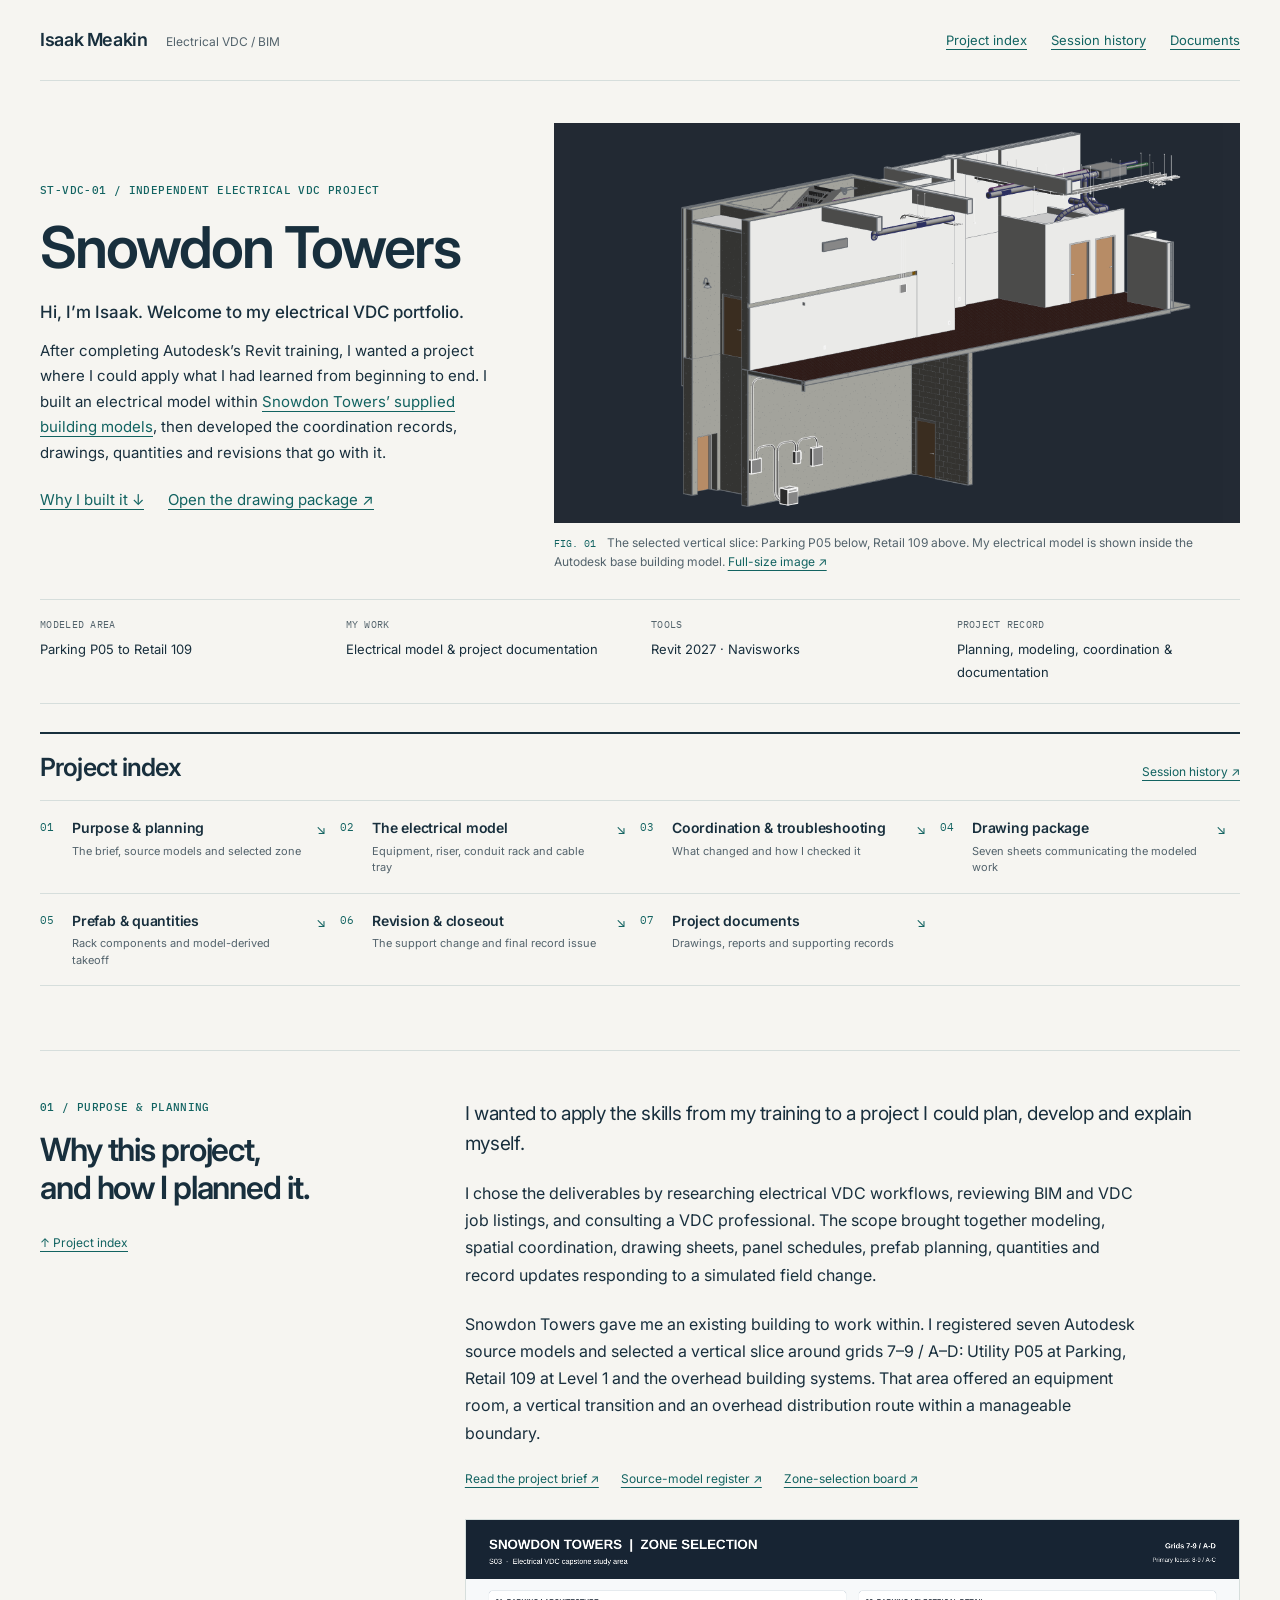
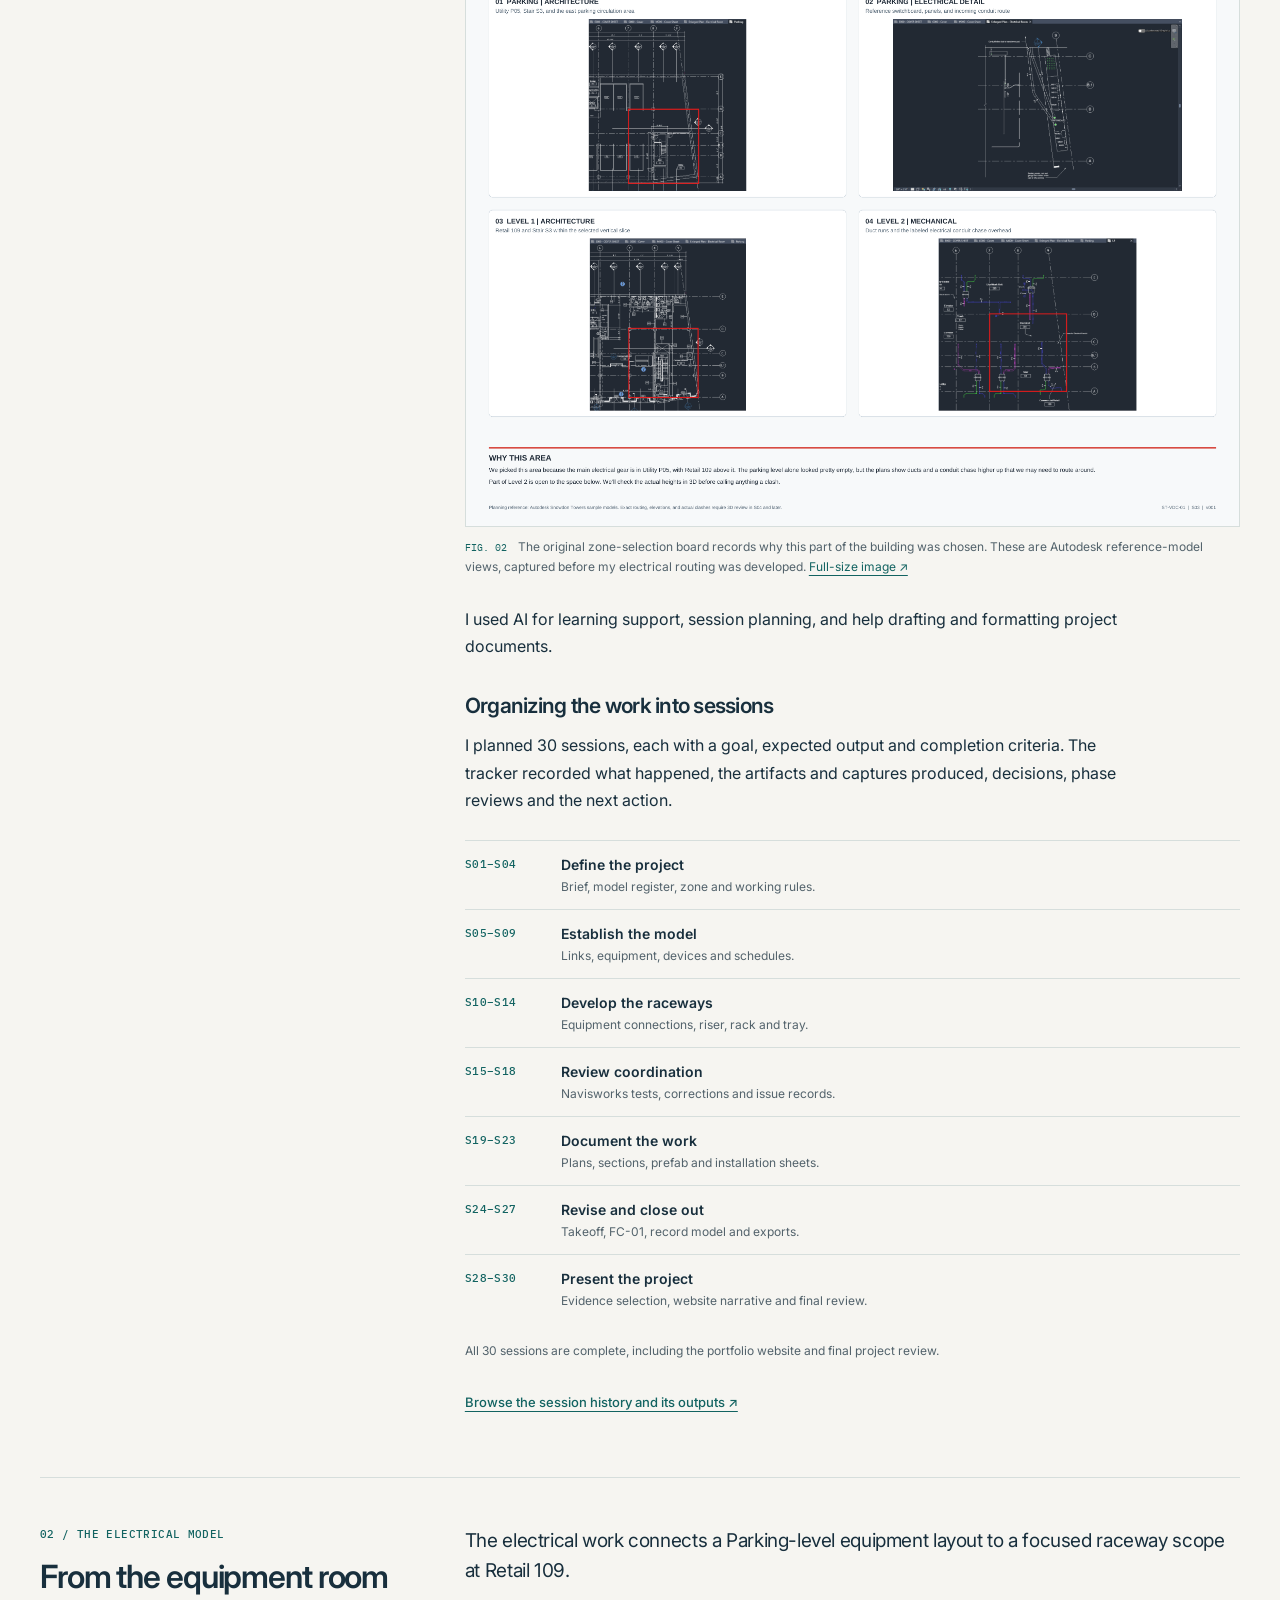
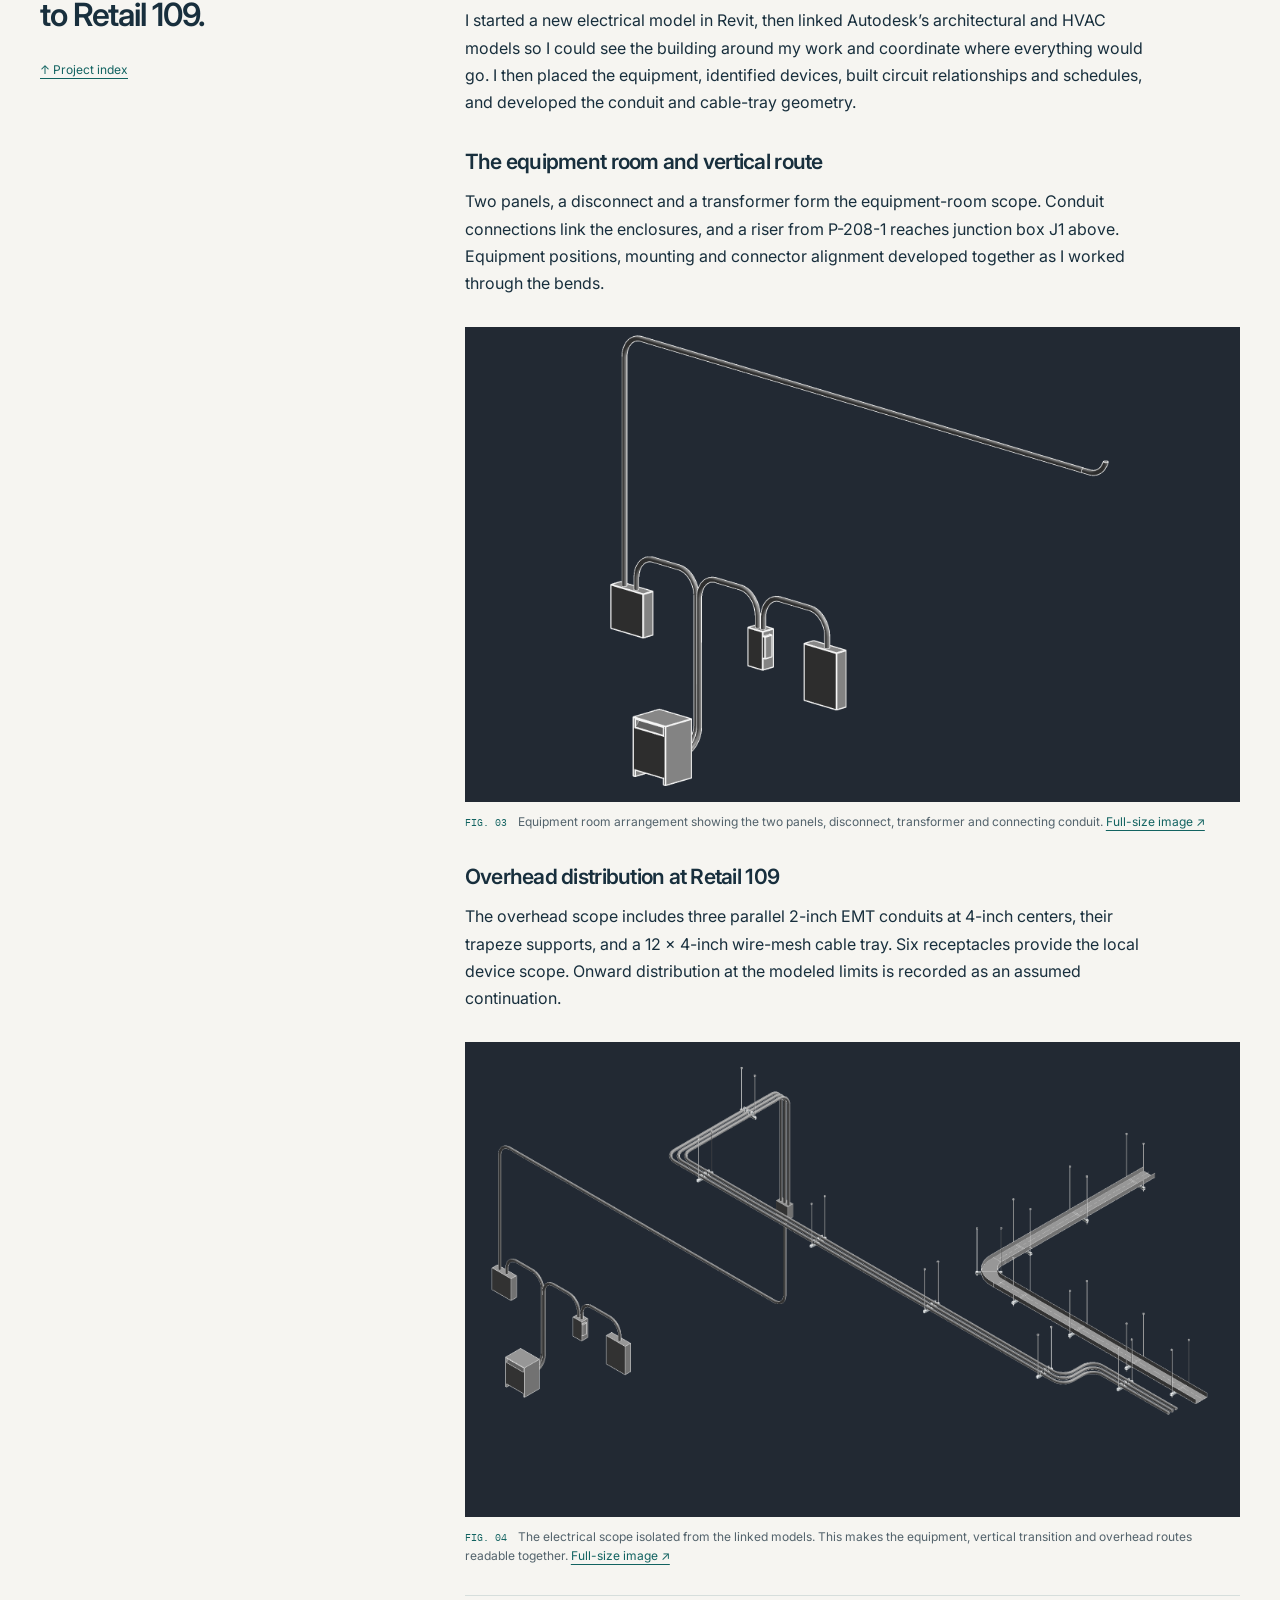
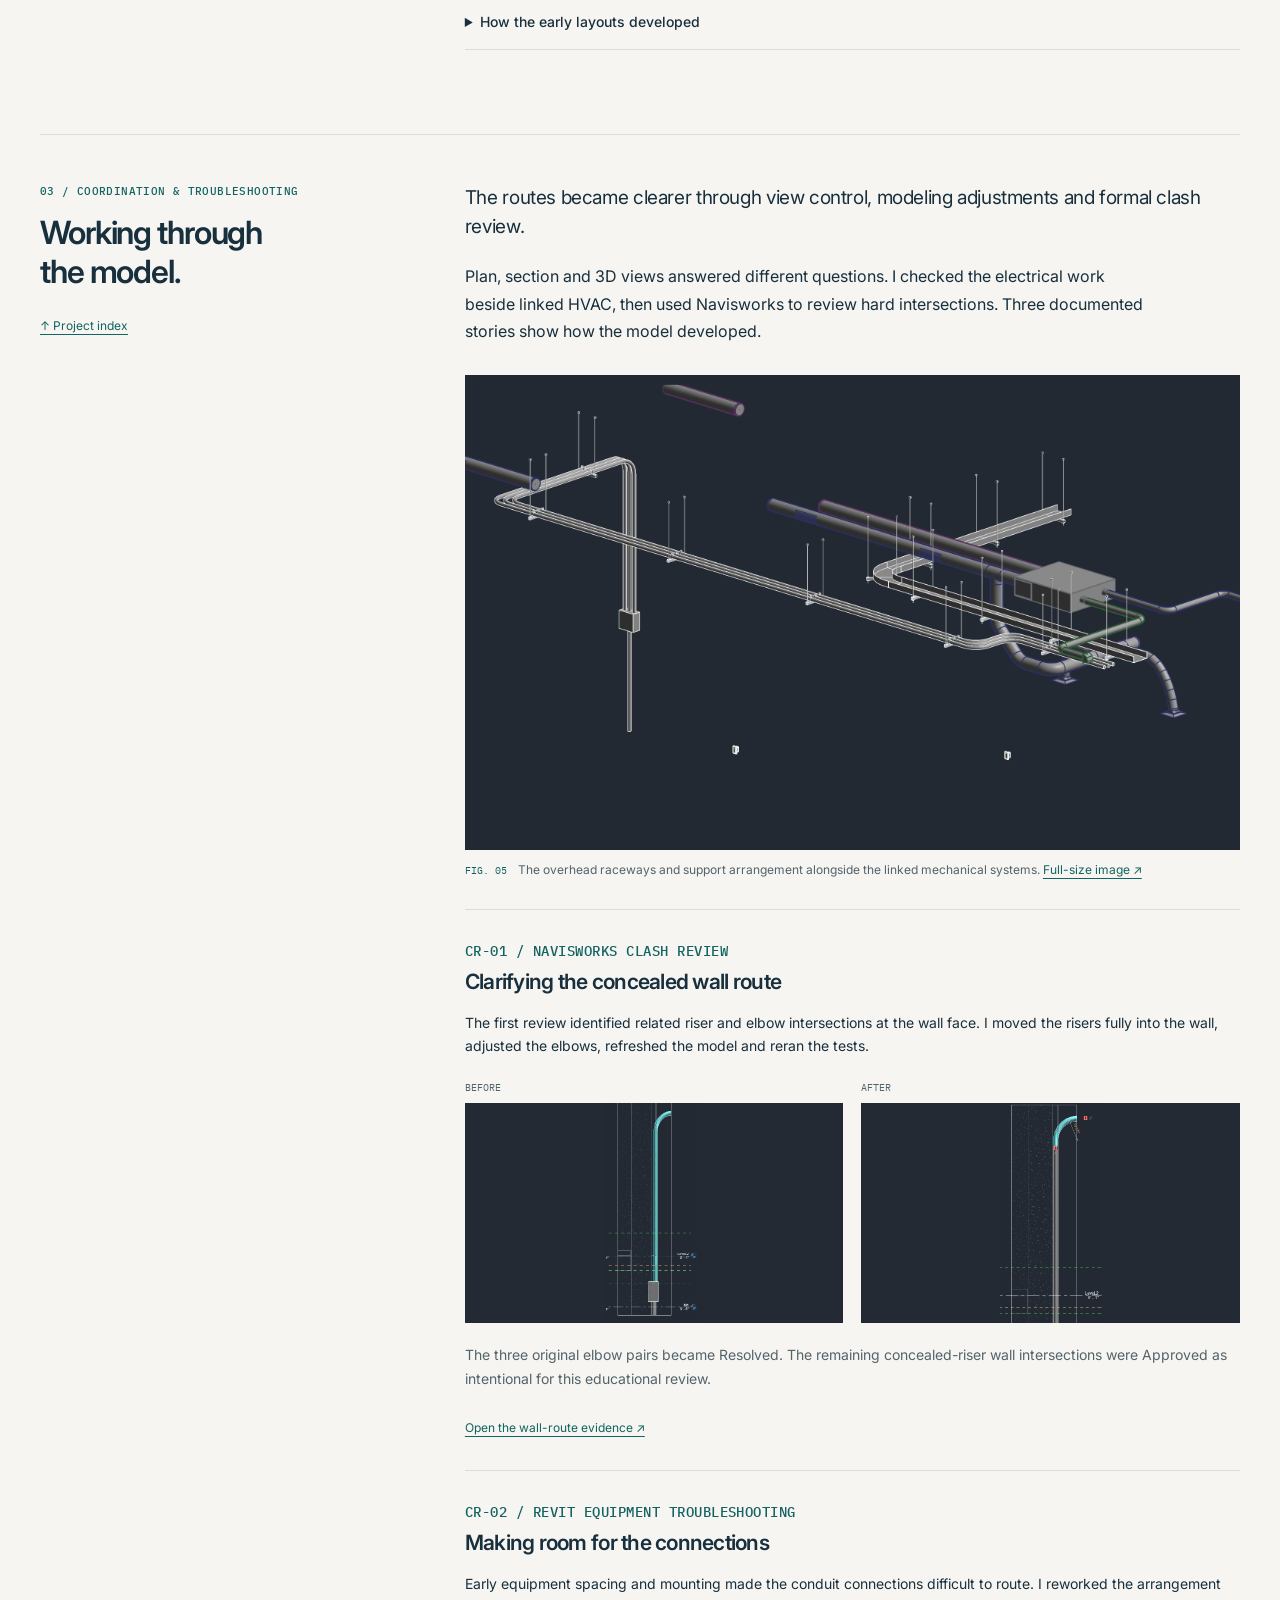
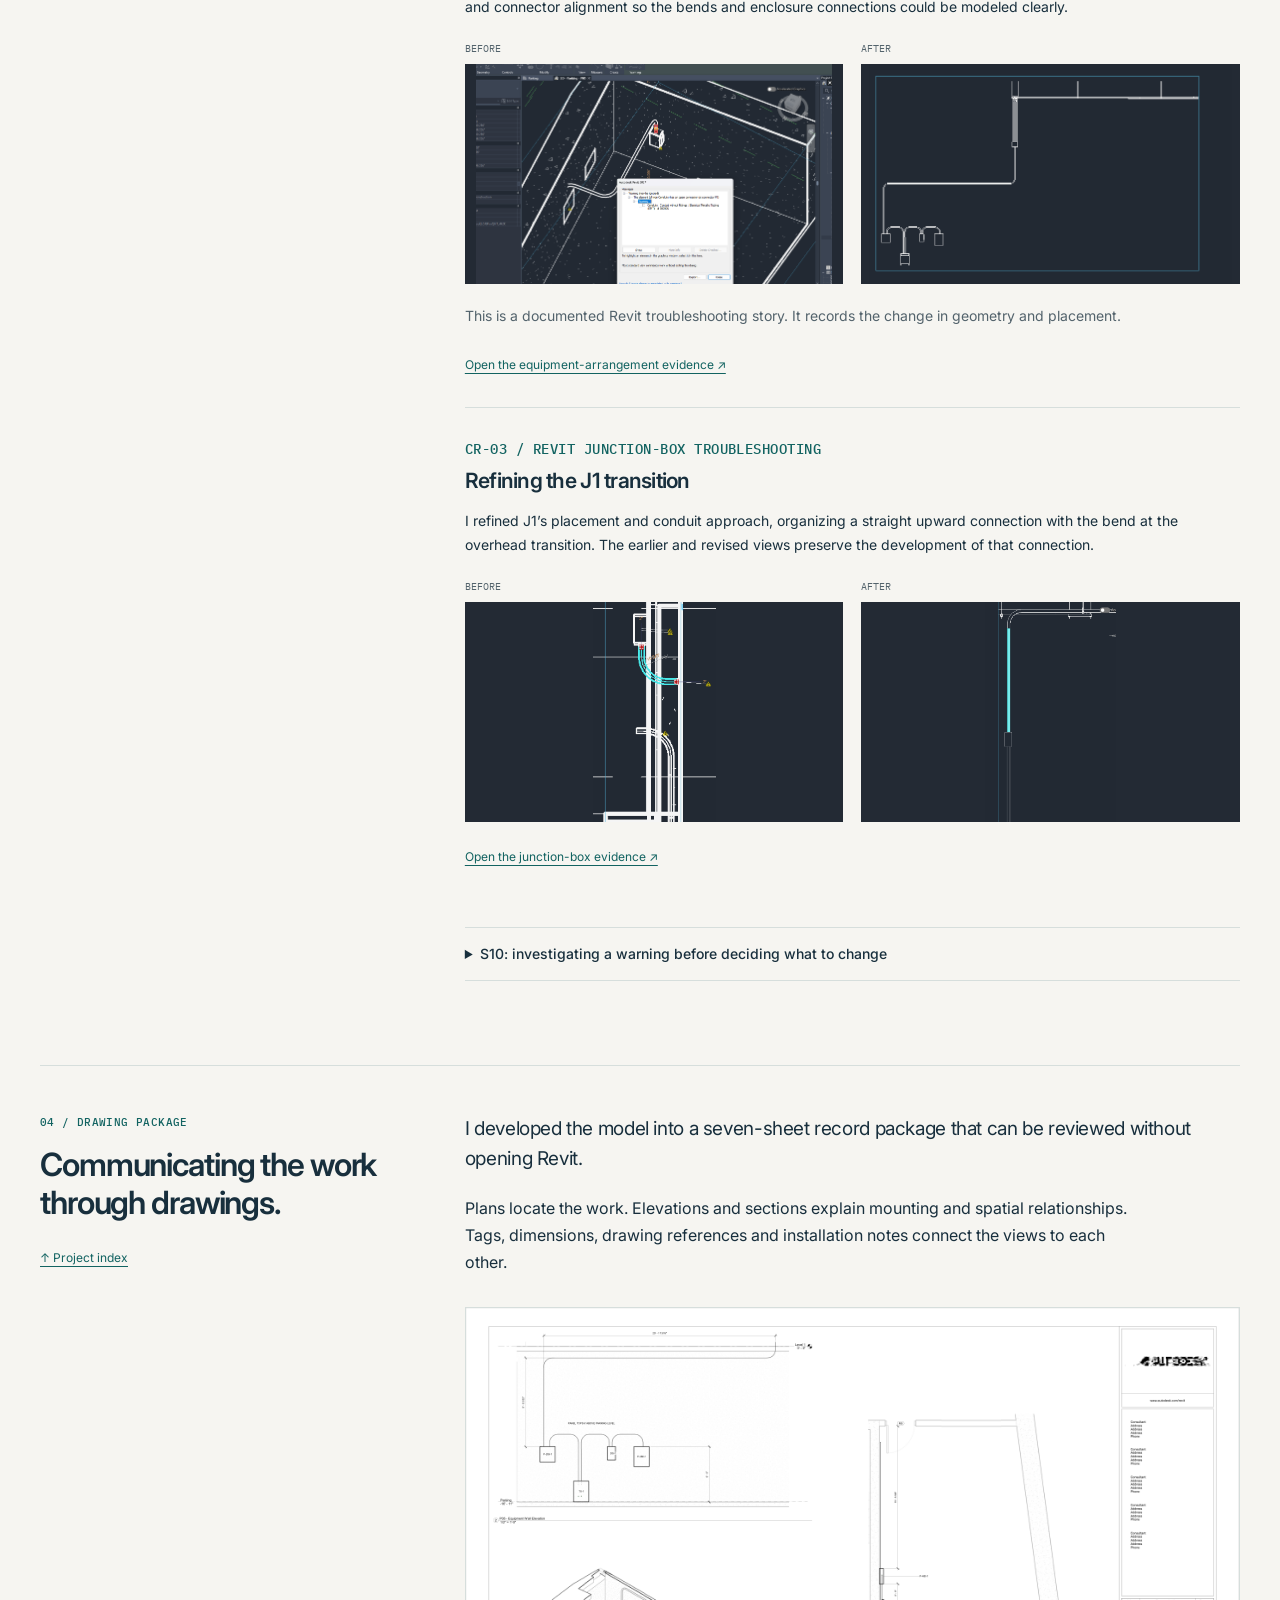
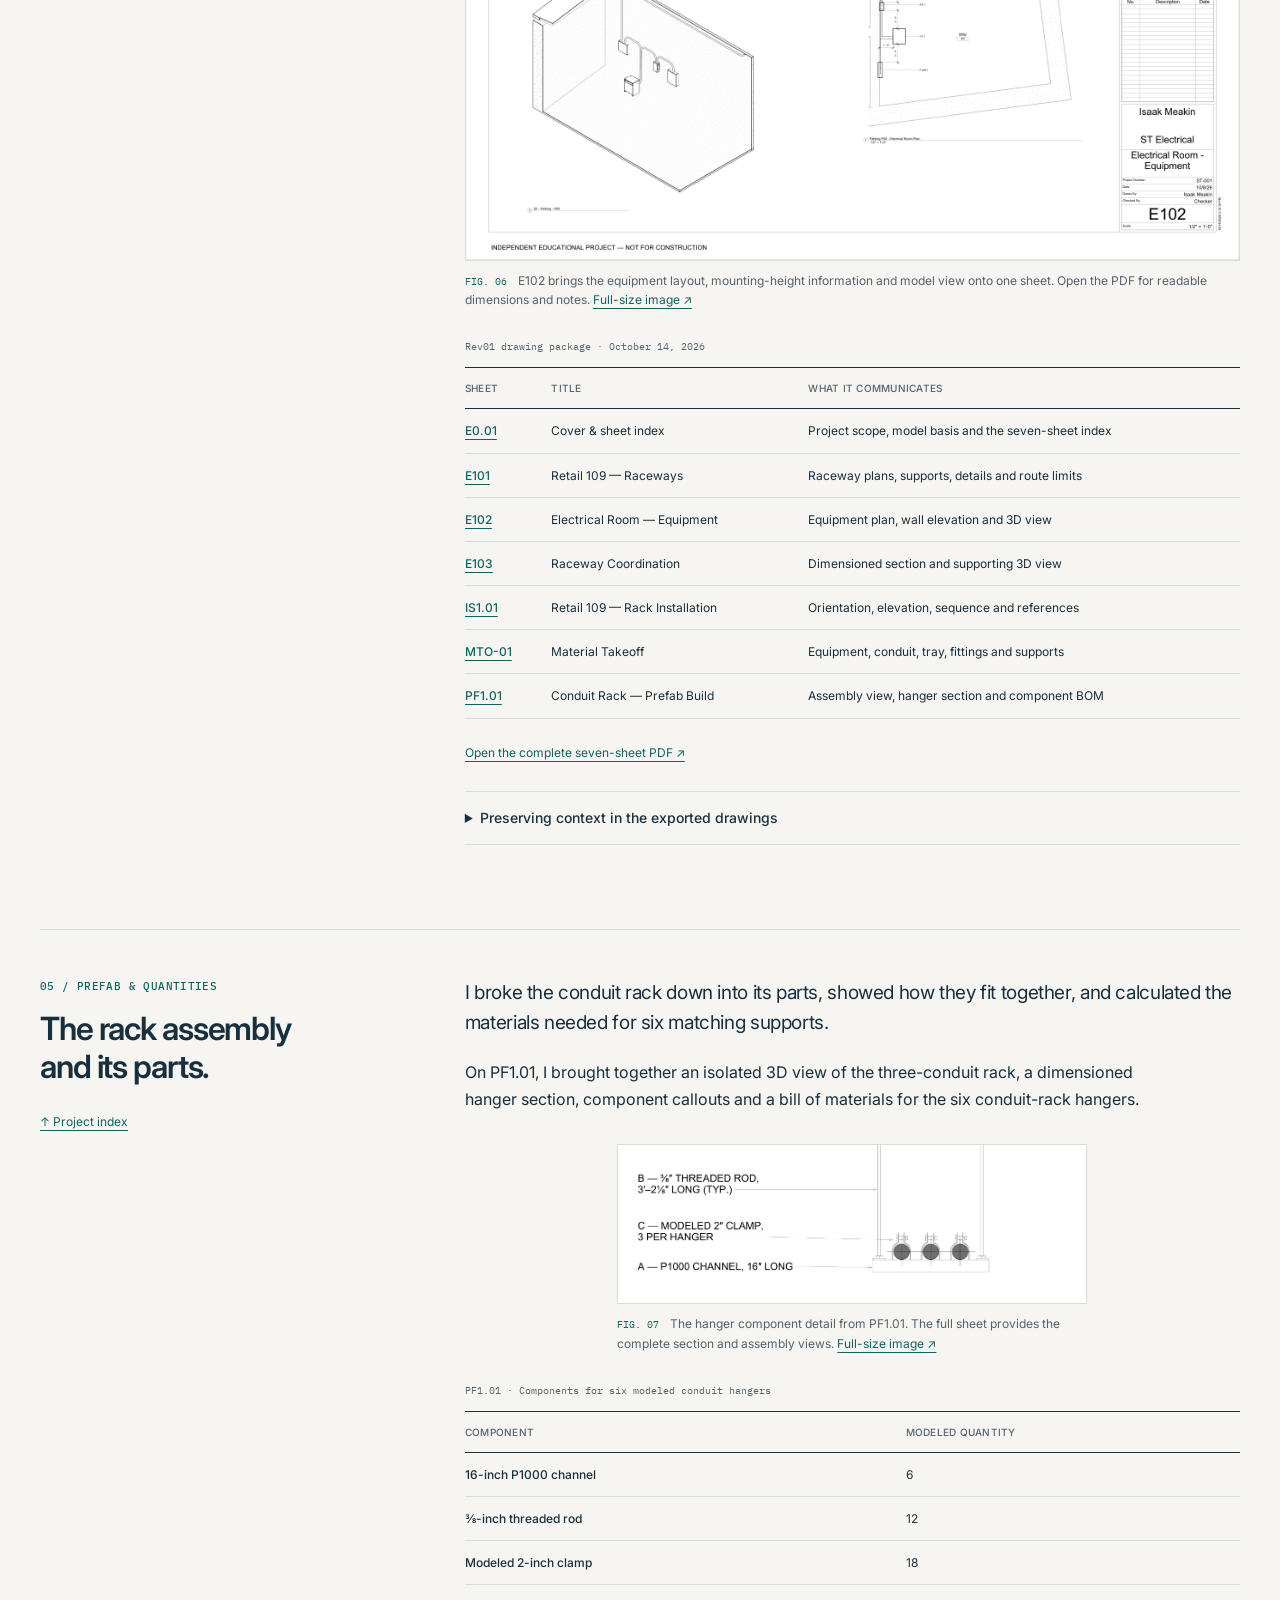
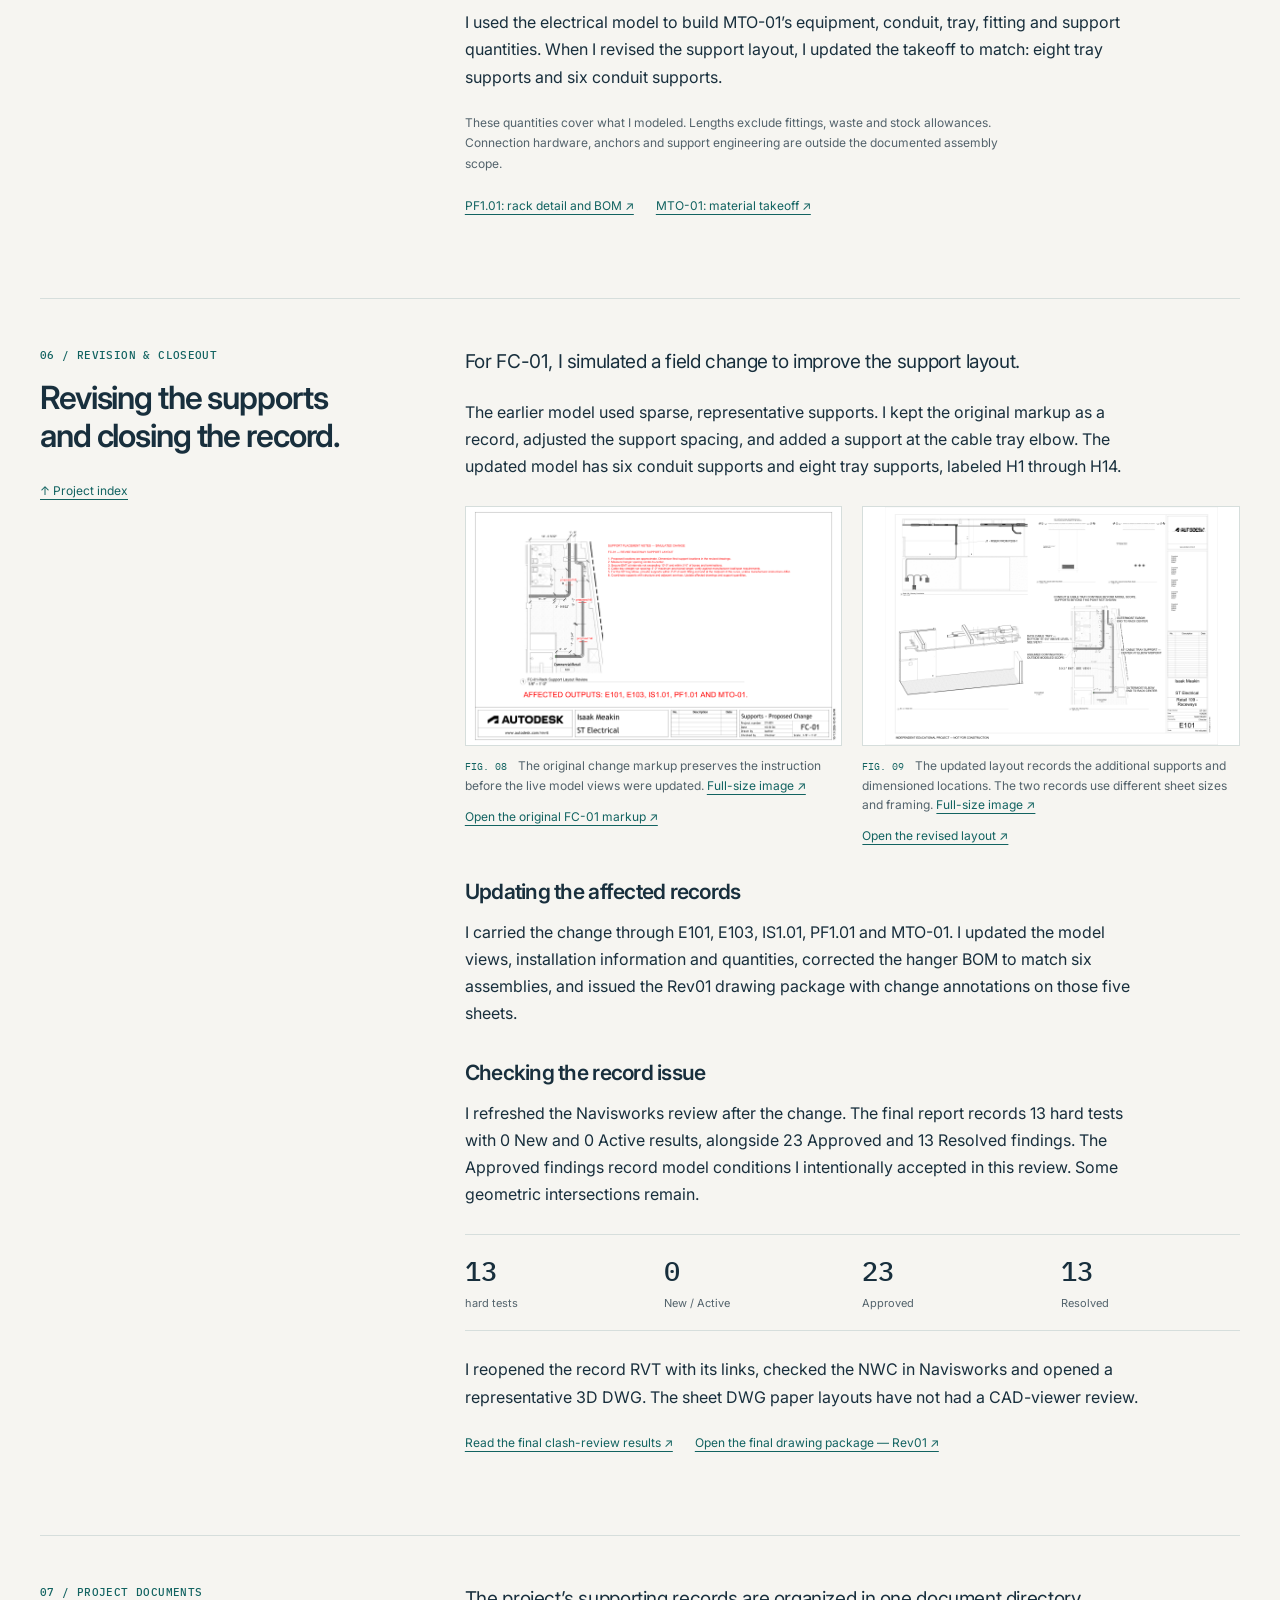
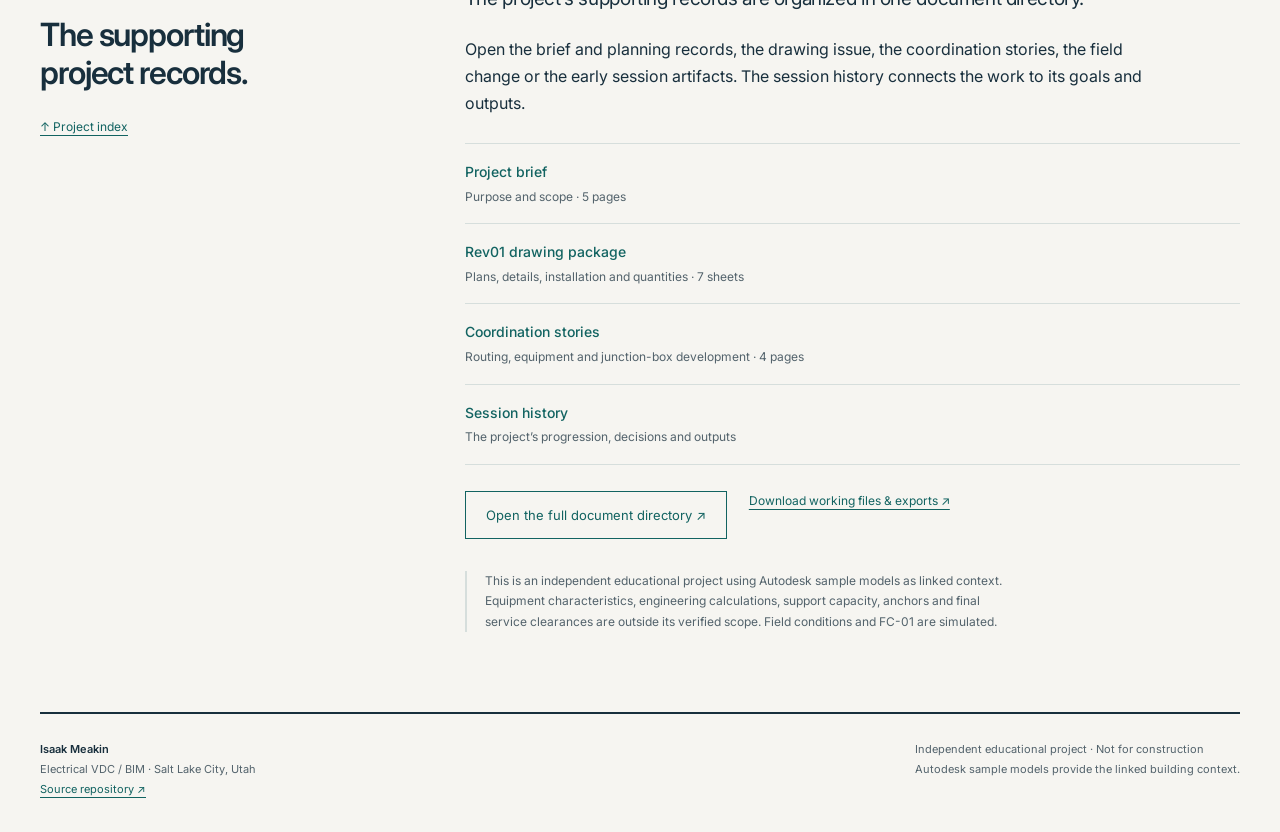
==== commit f92359f2: "revert to v3" ====
--- a/index.html
+++ b/index.html
@@ -4,7 +4,7 @@
 <nav class="project-index" id="project-index" aria-labelledby="index-title"><div class="section-heading"><h2 id="index-title">Project index</h2><a href="session-history.html">Session history ↗</a></div><div class="index-grid"><a class="index-entry" href="#planning"><span class="index-number">01</span><span><strong>Purpose & planning</strong><span class="index-detail">The brief, source models and selected zone</span></span><span class="index-arrow" aria-hidden="true">↘</span></a><a class="index-entry" href="#model"><span class="index-number">02</span><span><strong>The electrical model</strong><span class="index-detail">Equipment, riser, conduit rack and cable tray</span></span><span class="index-arrow" aria-hidden="true">↘</span></a><a class="index-entry" href="#coordination"><span class="index-number">03</span><span><strong>Coordination & troubleshooting</strong><span class="index-detail">What changed and how I checked it</span></span><span class="index-arrow" aria-hidden="true">↘</span></a><a class="index-entry" href="#drawings"><span class="index-number">04</span><span><strong>Drawing package</strong><span class="index-detail">Seven sheets communicating the modeled work</span></span><span class="index-arrow" aria-hidden="true">↘</span></a><a class="index-entry" href="#prefab"><span class="index-number">05</span><span><strong>Prefab & quantities</strong><span class="index-detail">Rack components and model-derived takeoff</span></span><span class="index-arrow" aria-hidden="true">↘</span></a><a class="index-entry" href="#revision"><span class="index-number">06</span><span><strong>Revision & closeout</strong><span class="index-detail">The support change and final record issue</span></span><span class="index-arrow" aria-hidden="true">↘</span></a><a class="index-entry" href="#deliverables"><span class="index-number">07</span><span><strong>Project documents</strong><span class="index-detail">Drawings, reports and supporting records</span></span><span class="index-arrow" aria-hidden="true">↘</span></a></div></nav><section class="chapter" id="planning" aria-labelledby="planning-title"><div class="chapter-heading"><p class="eyebrow">01 / Purpose & planning</p><h2 id="planning-title">Why this project,<br>and how I planned it.</h2><a class="back-link" href="#project-index">↑ Project index</a></div><div class="chapter-content"><p class="chapter-lead">I wanted to apply the skills from my training to a project I could plan, develop and explain myself.</p><p>I chose the deliverables by researching electrical VDC workflows, reviewing BIM and VDC job listings, and consulting a VDC professional. The scope brought together modeling, spatial coordination, drawing sheets, panel schedules, prefab planning, quantities and record updates responding to a simulated field change.</p><p>Snowdon Towers gave me an existing building to work within. I registered seven Autodesk source models and selected a vertical slice around grids 7–9 / A–D: Utility P05 at Parking, Retail 109 at Level 1 and the overhead building systems. That area offered an equipment room, a vertical transition and an overhead distribution route within a manageable boundary.</p>
 <div class="evidence-links"><a class="" href="assets/documents/project-brief.pdf">Read the project brief ↗</a><a class="" href="assets/documents/source-model-register.pdf">Source-model register ↗</a><a class="" href="assets/documents/zone-selection.pdf">Zone-selection board ↗</a></div>
 <figure class="paper-figure"><a class="image-link" href="assets/images/zone-selection.png" aria-label="Open full-size image: Four annotated source-model plans locating Parking Utility P05, Retail 109 and the overhead mechanical context."><img src="assets/images/zone-selection.png" alt="Four annotated source-model plans locating Parking Utility P05, Retail 109 and the overhead mechanical context." width="1500" height="1176" loading="lazy"></a><figcaption><span class="figure-id">FIG. 02</span> The original zone-selection board records why this part of the building was chosen. These are Autodesk reference-model views, captured before my electrical routing was developed. <a href="assets/images/zone-selection.png">Full-size image ↗</a></figcaption></figure>
-<p>I used AI for learning support, session planning, and help drafting and formatting project documents.</p><h3>Organizing the work into sessions</h3><p>I planned 30 sessions, each with a goal, expected output and completion criteria. The tracker recorded what happened, the artifacts and captures produced, decisions, phase reviews and the next action.</p><ol class="phase-list"><li><span class="record-id">S01–S04</span><strong>Define the project</strong><span>Brief, model register, zone and working rules.</span></li><li><span class="record-id">S05–S09</span><strong>Establish the model</strong><span>Links, equipment, devices and schedules.</span></li><li><span class="record-id">S10–S14</span><strong>Develop the raceways</strong><span>Equipment connections, riser, rack and tray.</span></li><li><span class="record-id">S15–S18</span><strong>Review coordination</strong><span>Navisworks tests, corrections and issue records.</span></li><li><span class="record-id">S19–S23</span><strong>Document the work</strong><span>Plans, sections, prefab and installation sheets.</span></li><li><span class="record-id">S24–S27</span><strong>Revise and close out</strong><span>Takeoff, FC-01, record model and exports.</span></li><li><span class="record-id">S28–S30</span><strong>Present the project</strong><span>Evidence selection, portfolio and final project records.</span></li></ol><p class="small-note">All 30 project sessions are complete. The final website and evidence package were approved on October 15, 2026.</p><a class="text-link" href="session-history.html">Browse the session history and its outputs ↗</a></div></section><section class="chapter" id="model" aria-labelledby="model-title"><div class="chapter-heading"><p class="eyebrow">02 / The electrical model</p><h2 id="model-title">From the equipment room<br>to Retail 109.</h2><a class="back-link" href="#project-index">↑ Project index</a></div><div class="chapter-content"><p class="chapter-lead">The electrical work connects a Parking-level equipment layout to a focused raceway scope at Retail 109.</p><p>I started a new electrical model in Revit, then linked Autodesk’s architectural and HVAC models so I could see the building around my work and coordinate where everything would go. I then placed the equipment, identified devices, built circuit relationships and schedules, and developed the conduit and cable-tray geometry.</p>
+<p>I used AI for learning support, session planning, and help drafting and formatting project documents.</p><h3>Organizing the work into sessions</h3><p>I planned 30 sessions, each with a goal, expected output and completion criteria. The tracker recorded what happened, the artifacts and captures produced, decisions, phase reviews and the next action.</p><ol class="phase-list"><li><span class="record-id">S01–S04</span><strong>Define the project</strong><span>Brief, model register, zone and working rules.</span></li><li><span class="record-id">S05–S09</span><strong>Establish the model</strong><span>Links, equipment, devices and schedules.</span></li><li><span class="record-id">S10–S14</span><strong>Develop the raceways</strong><span>Equipment connections, riser, rack and tray.</span></li><li><span class="record-id">S15–S18</span><strong>Review coordination</strong><span>Navisworks tests, corrections and issue records.</span></li><li><span class="record-id">S19–S23</span><strong>Document the work</strong><span>Plans, sections, prefab and installation sheets.</span></li><li><span class="record-id">S24–S27</span><strong>Revise and close out</strong><span>Takeoff, FC-01, record model and exports.</span></li><li><span class="record-id">S28–S30</span><strong>Present the project</strong><span>Evidence selection, website narrative and final review.</span></li></ol><p class="small-note">All 30 sessions are complete, including the portfolio website and final project review.</p><a class="text-link" href="session-history.html">Browse the session history and its outputs ↗</a></div></section><section class="chapter" id="model" aria-labelledby="model-title"><div class="chapter-heading"><p class="eyebrow">02 / The electrical model</p><h2 id="model-title">From the equipment room<br>to Retail 109.</h2><a class="back-link" href="#project-index">↑ Project index</a></div><div class="chapter-content"><p class="chapter-lead">The electrical work connects a Parking-level equipment layout to a focused raceway scope at Retail 109.</p><p>I started a new electrical model in Revit, then linked Autodesk’s architectural and HVAC models so I could see the building around my work and coordinate where everything would go. I then placed the equipment, identified devices, built circuit relationships and schedules, and developed the conduit and cable-tray geometry.</p>
 <h3>The equipment room and vertical route</h3><p>Two panels, a disconnect and a transformer form the equipment-room scope. Conduit connections link the enclosures, and a riser from P-208-1 reaches junction box J1 above. Equipment positions, mounting and connector alignment developed together as I worked through the bends.</p>
 <figure class=""><a class="image-link" href="assets/images/snowdon-equipment-room.png" aria-label="Open full-size image: Equipment room arrangement showing two panels, a disconnect, a transformer and connecting conduit."><img src="assets/images/snowdon-equipment-room.png" alt="Equipment room arrangement showing two panels, a disconnect, a transformer and connecting conduit." width="2048" height="1254" loading="lazy"></a><figcaption><span class="figure-id">FIG. 03</span> Equipment room arrangement showing the two panels, disconnect, transformer and connecting conduit. <a href="assets/images/snowdon-equipment-room.png">Full-size image ↗</a></figcaption></figure>
 <h3>Overhead distribution at Retail 109</h3><p>The overhead scope includes three parallel 2-inch EMT conduits at 4-inch centers, their trapeze supports, and a 12 × 4-inch wire-mesh cable tray. Six receptacles provide the local device scope. Onward distribution at the modeled limits is recorded as an assumed continuation.</p>
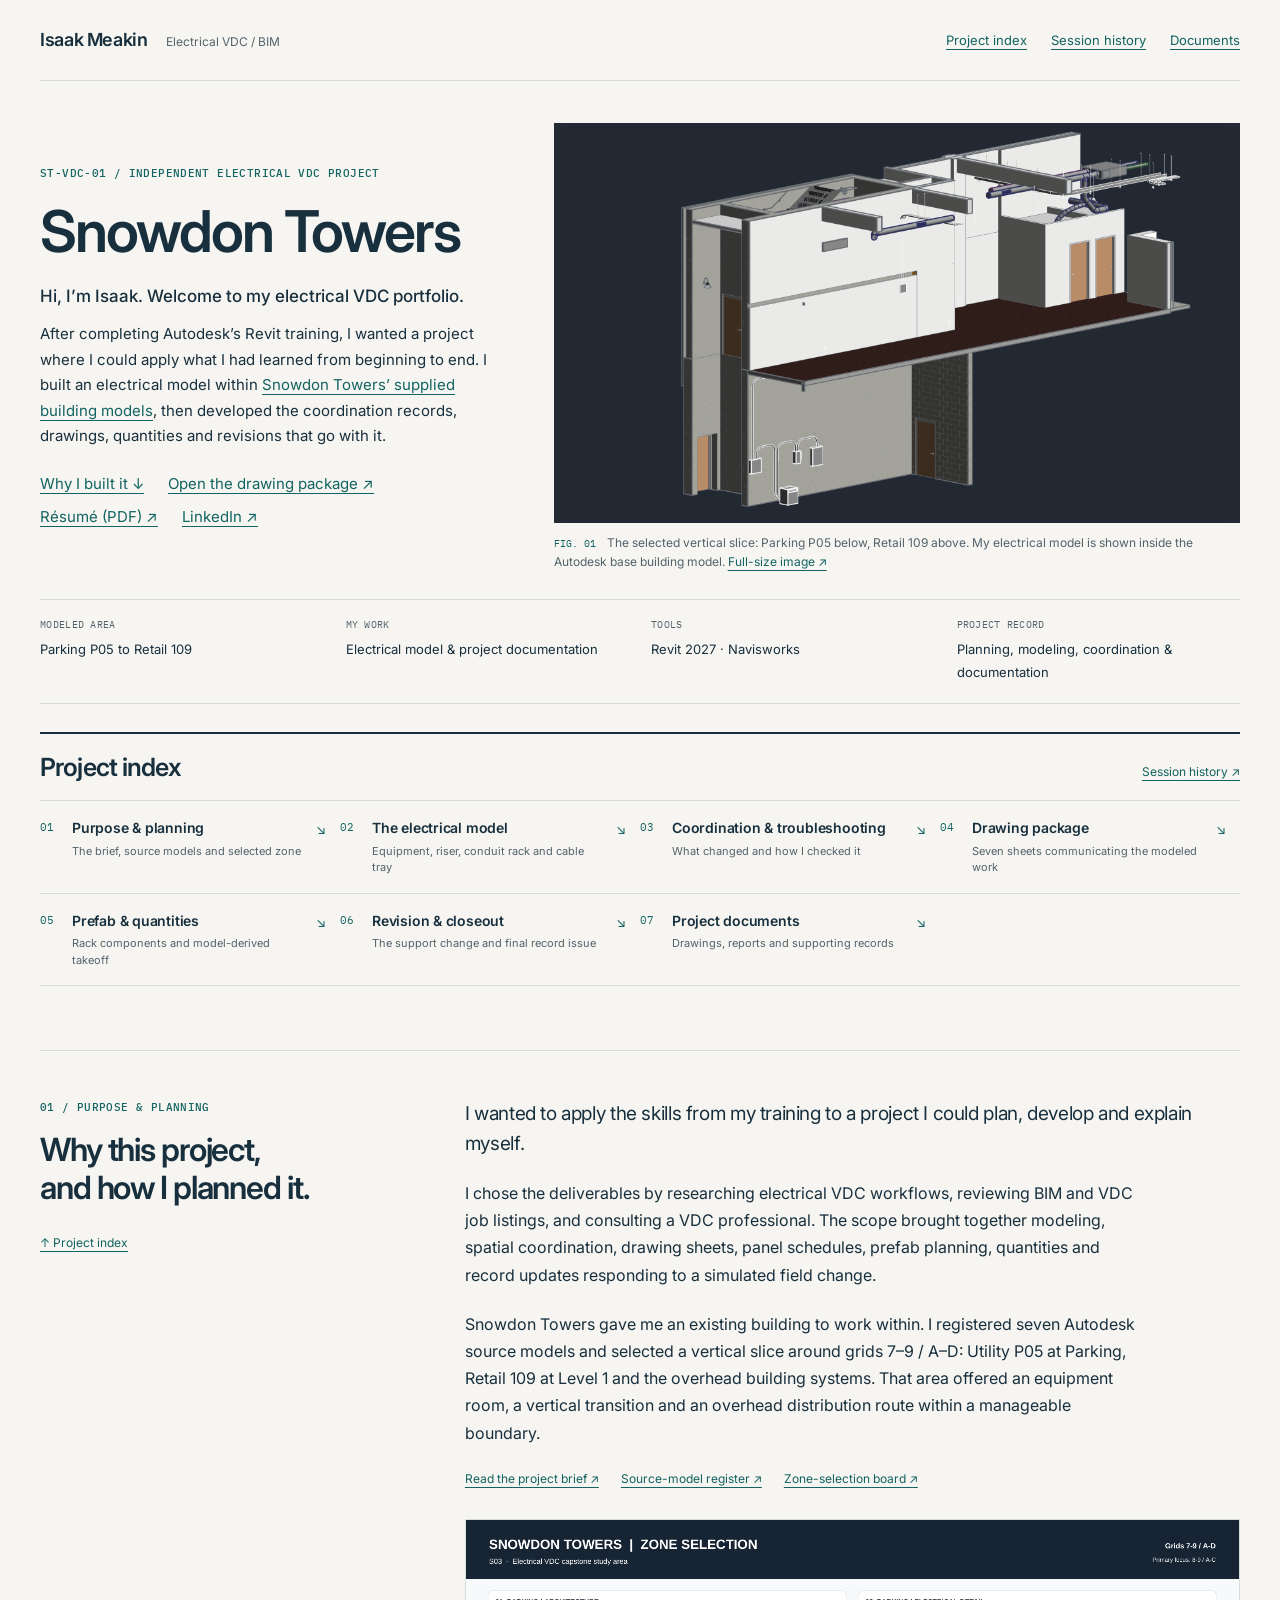
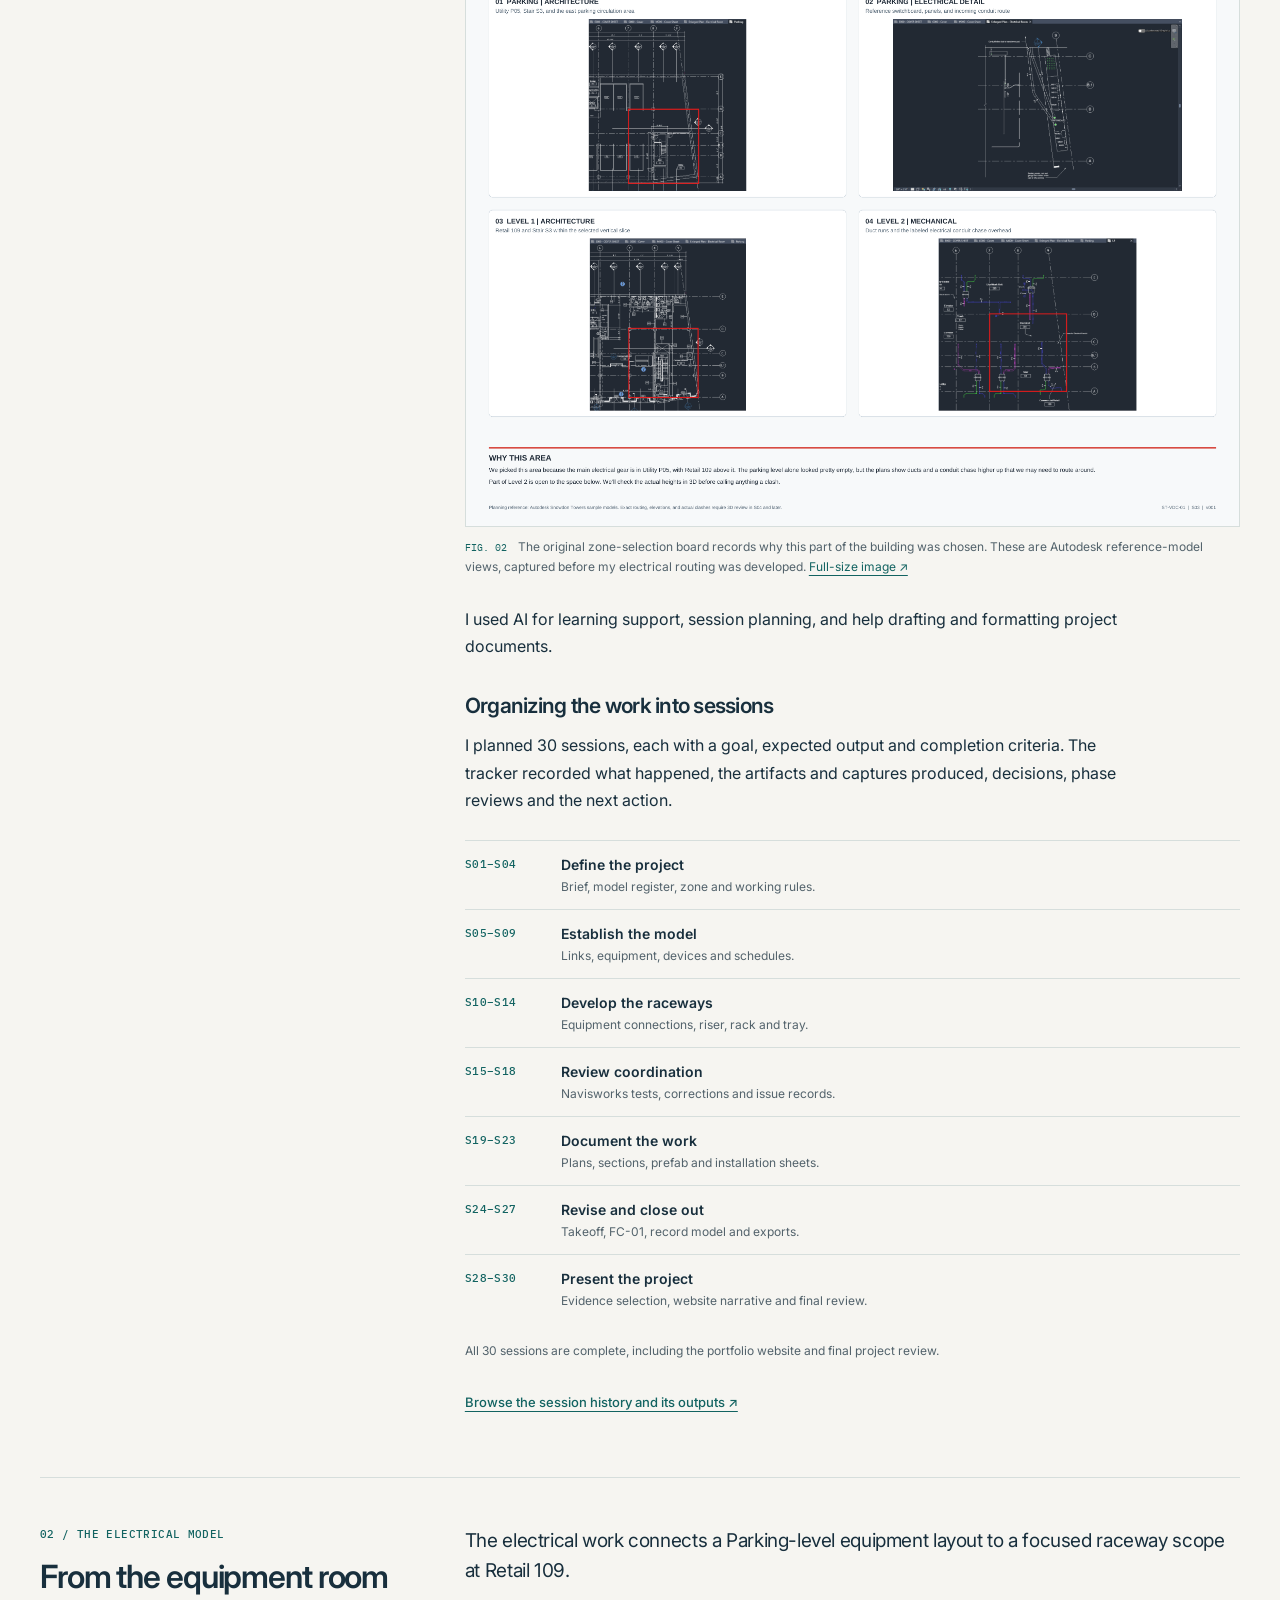
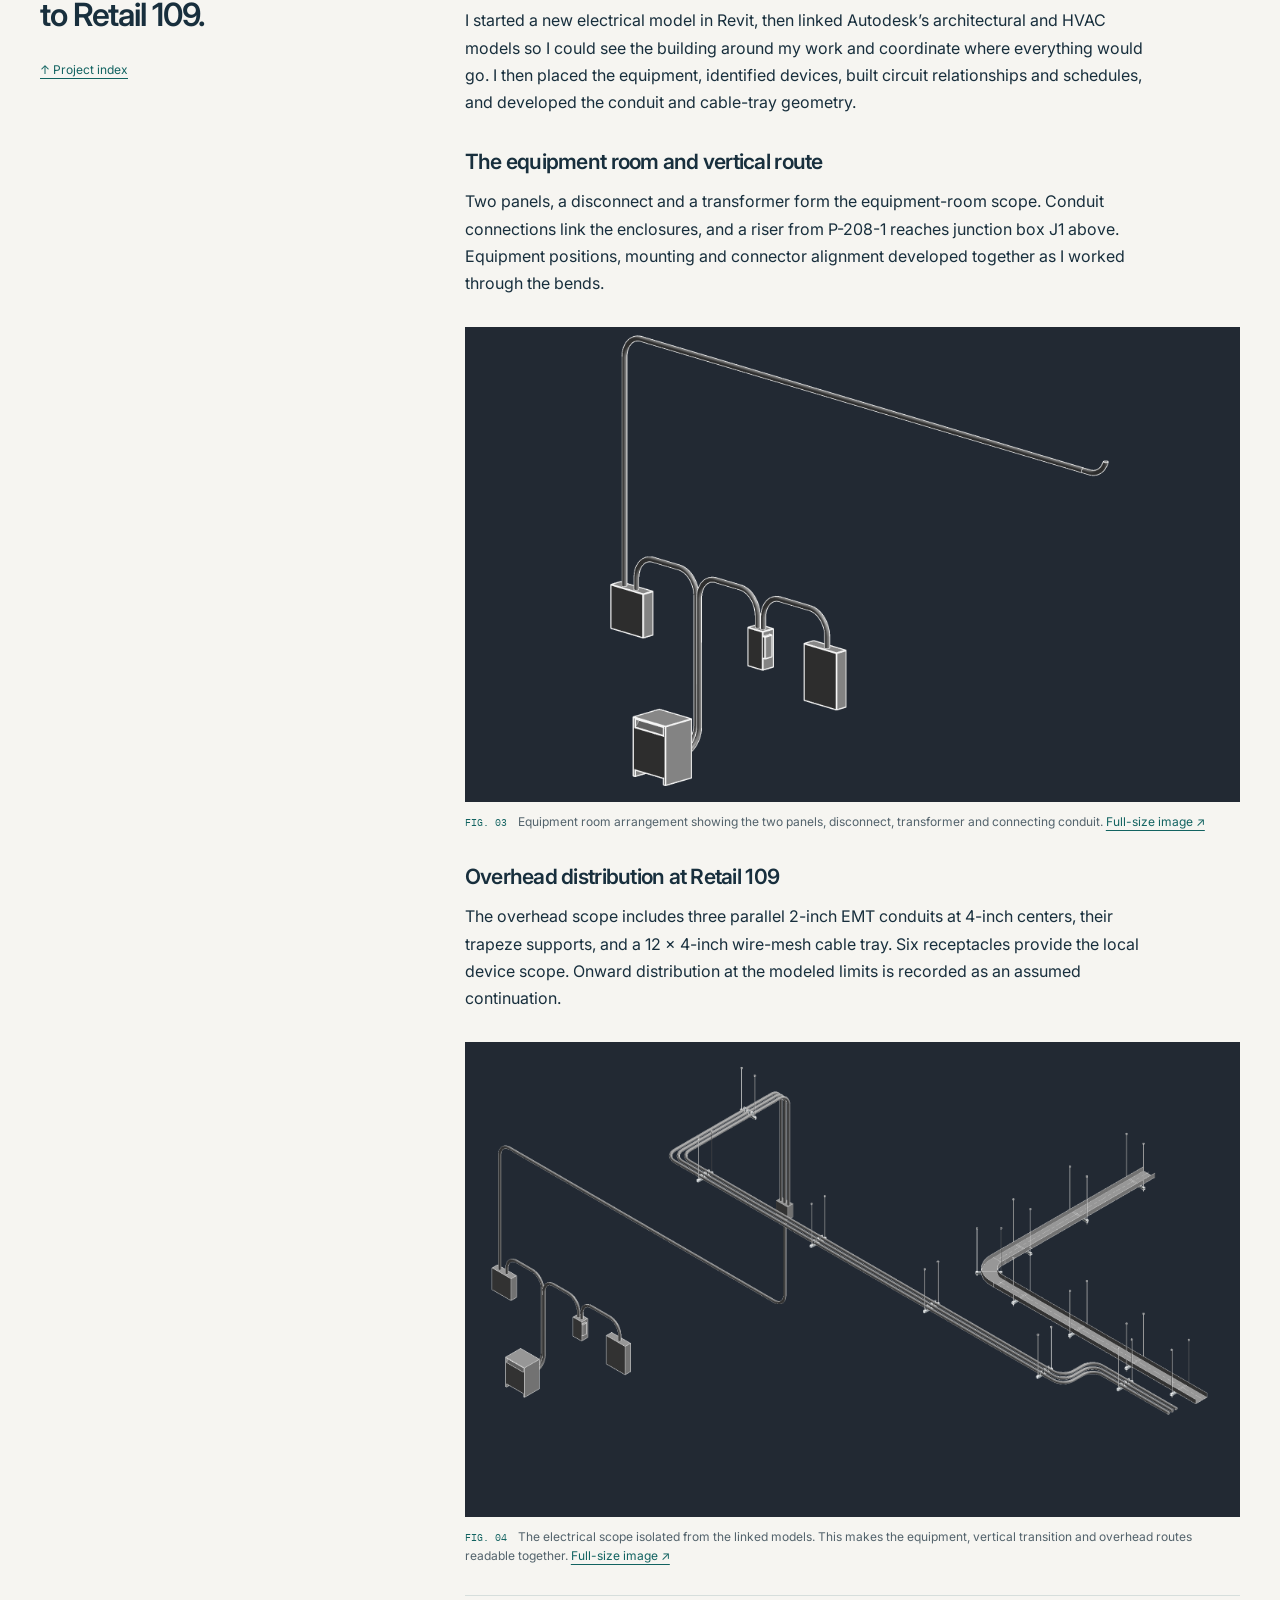
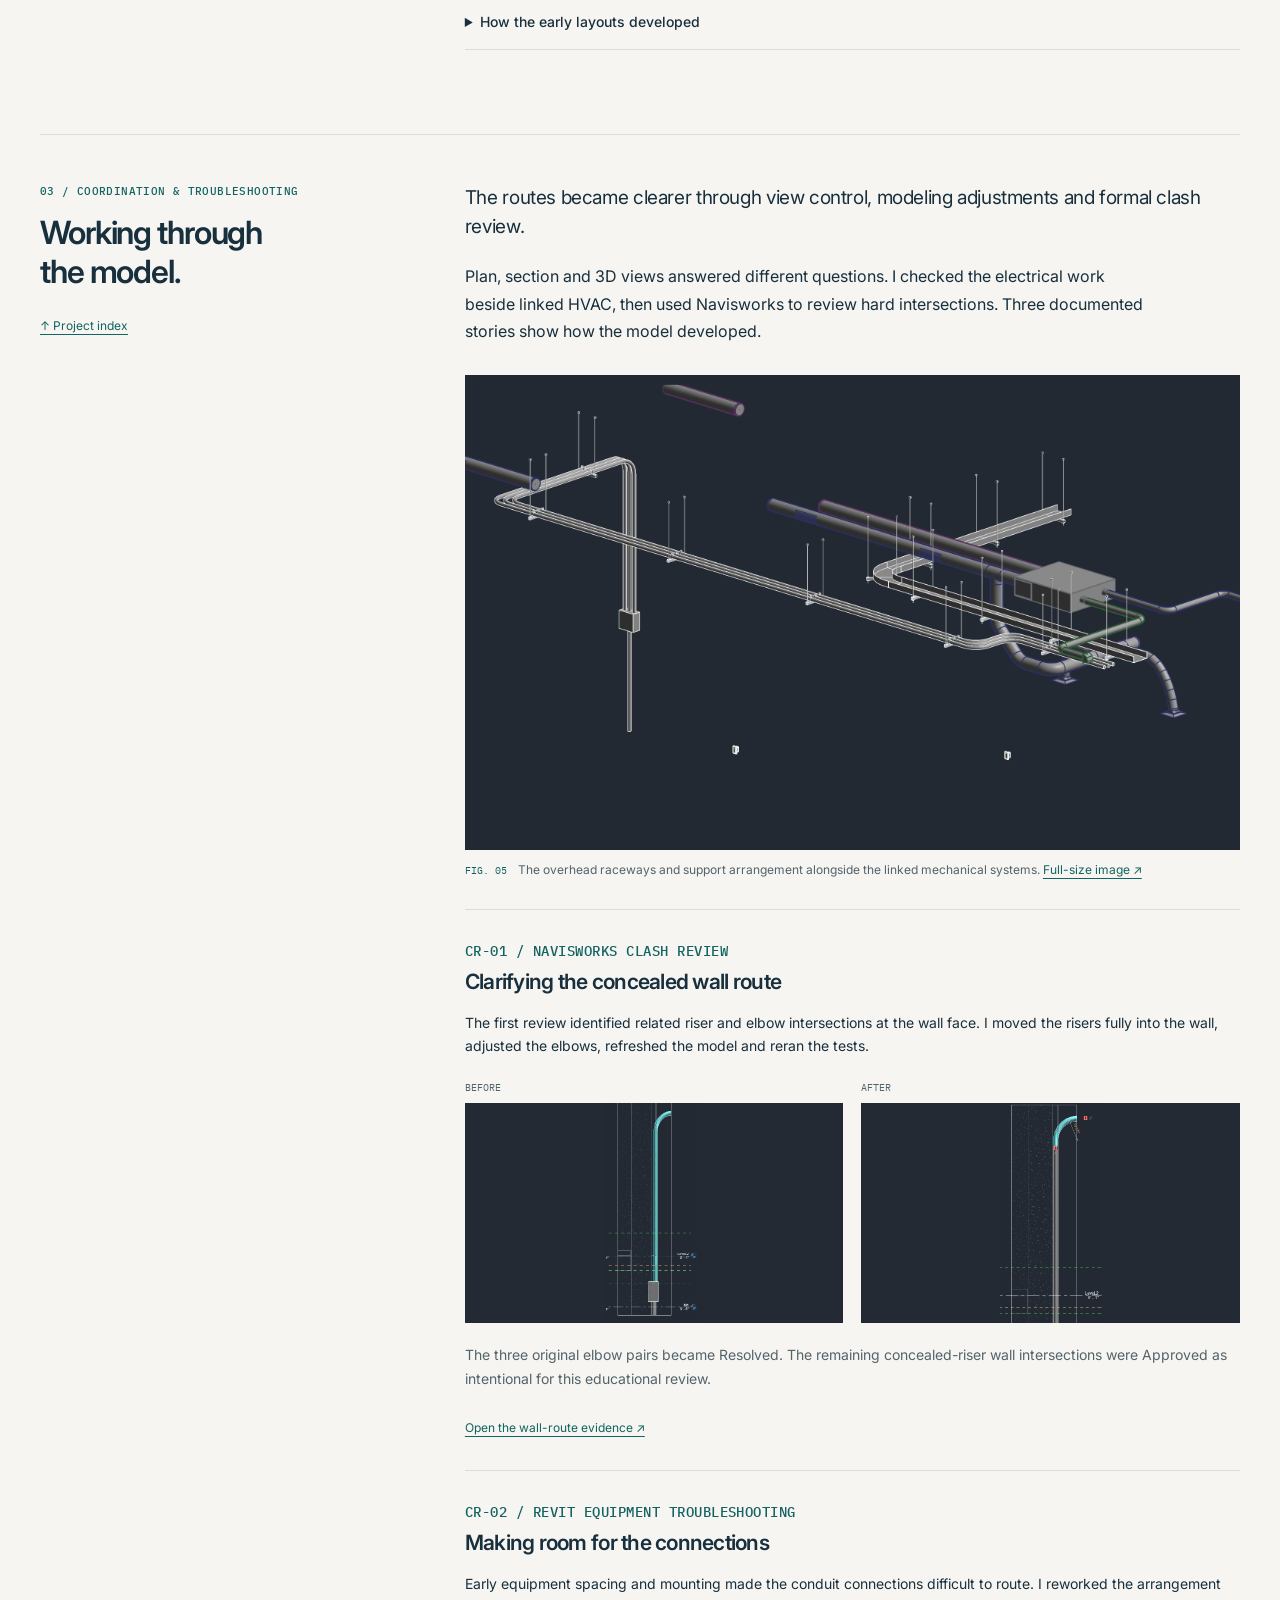
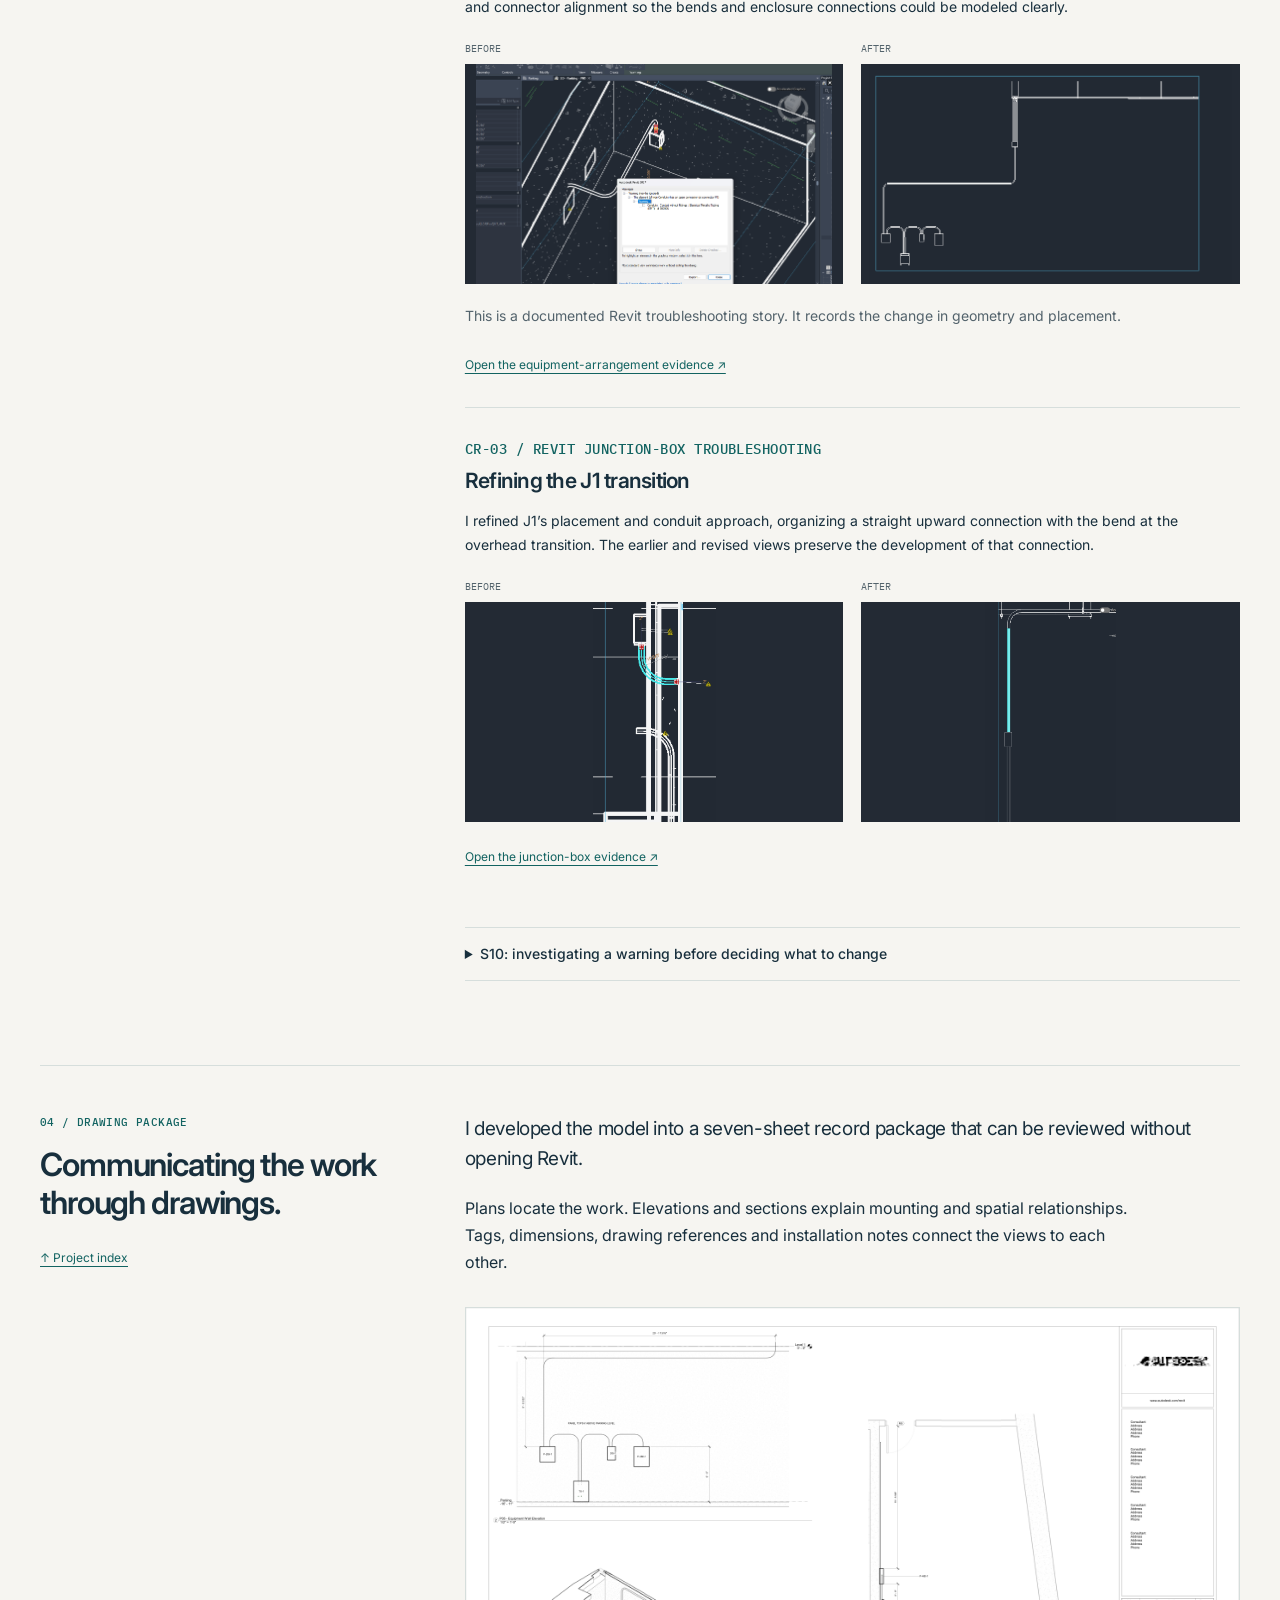
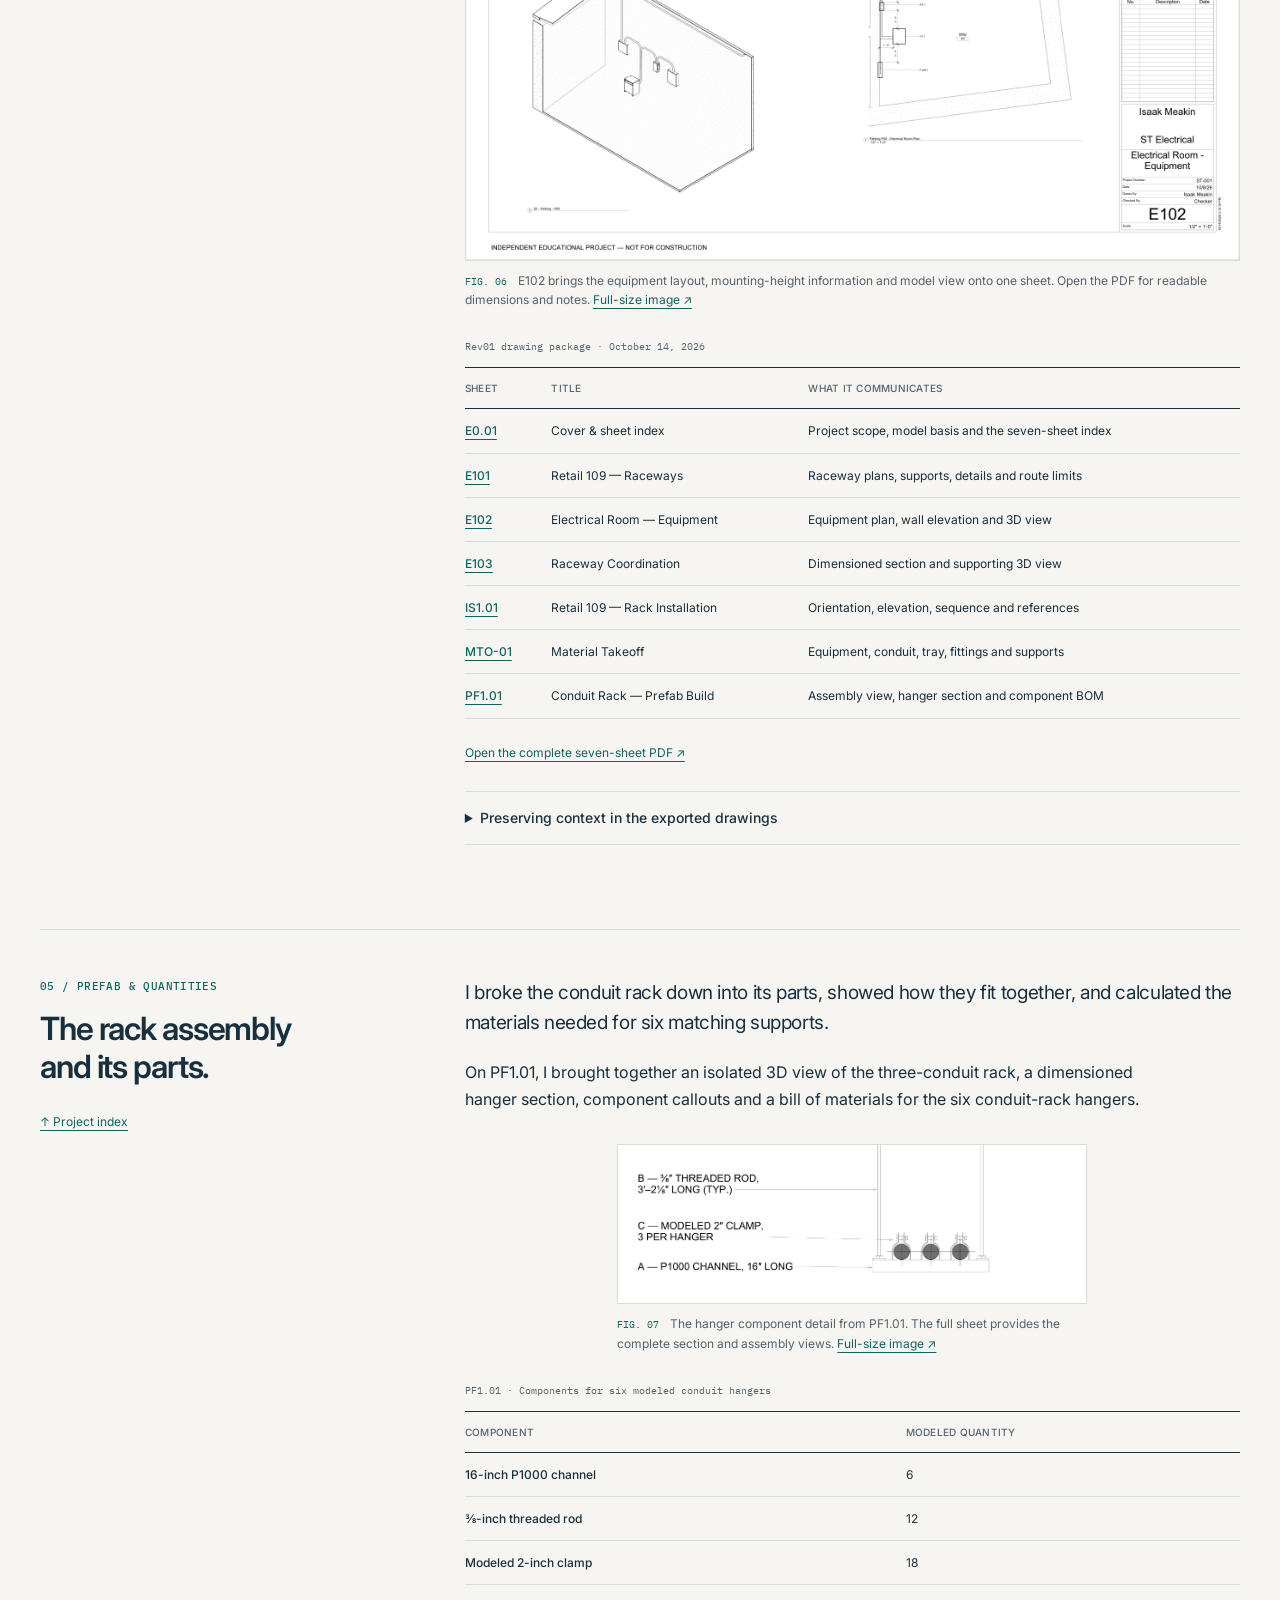
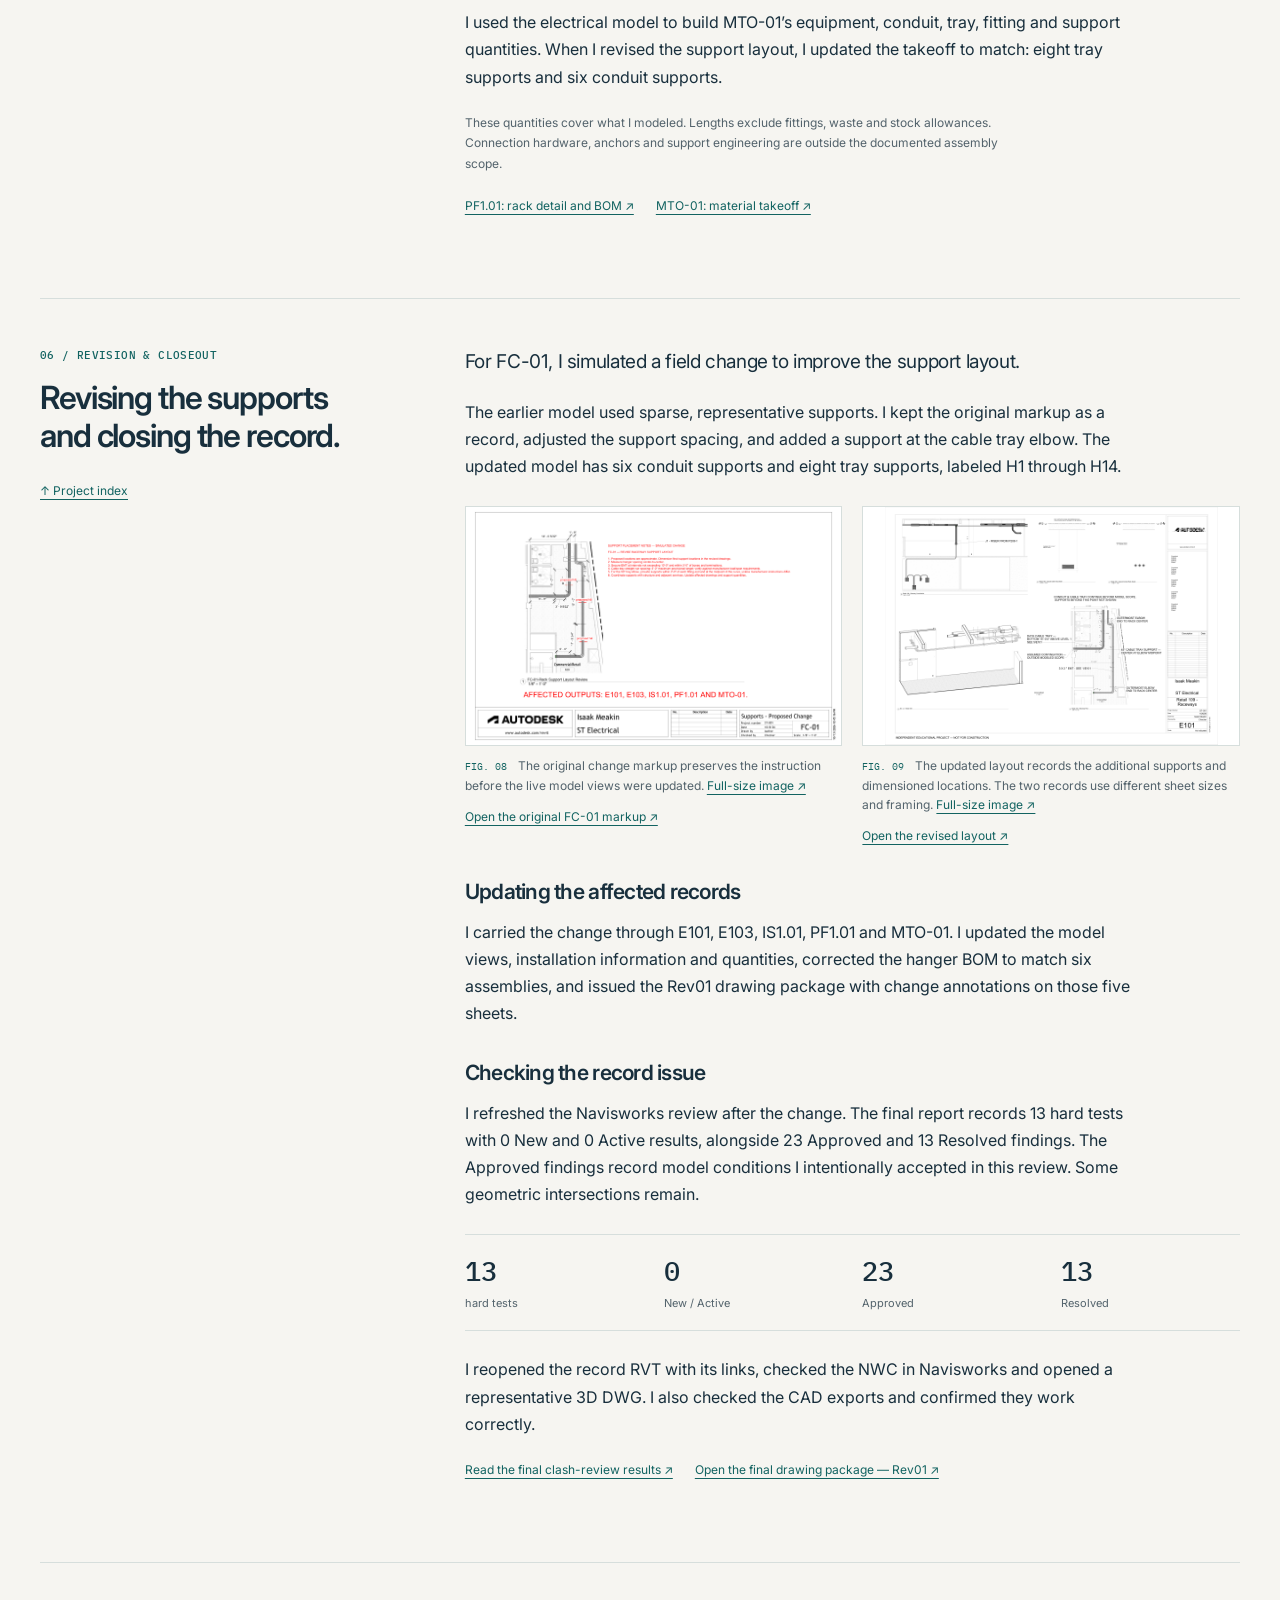
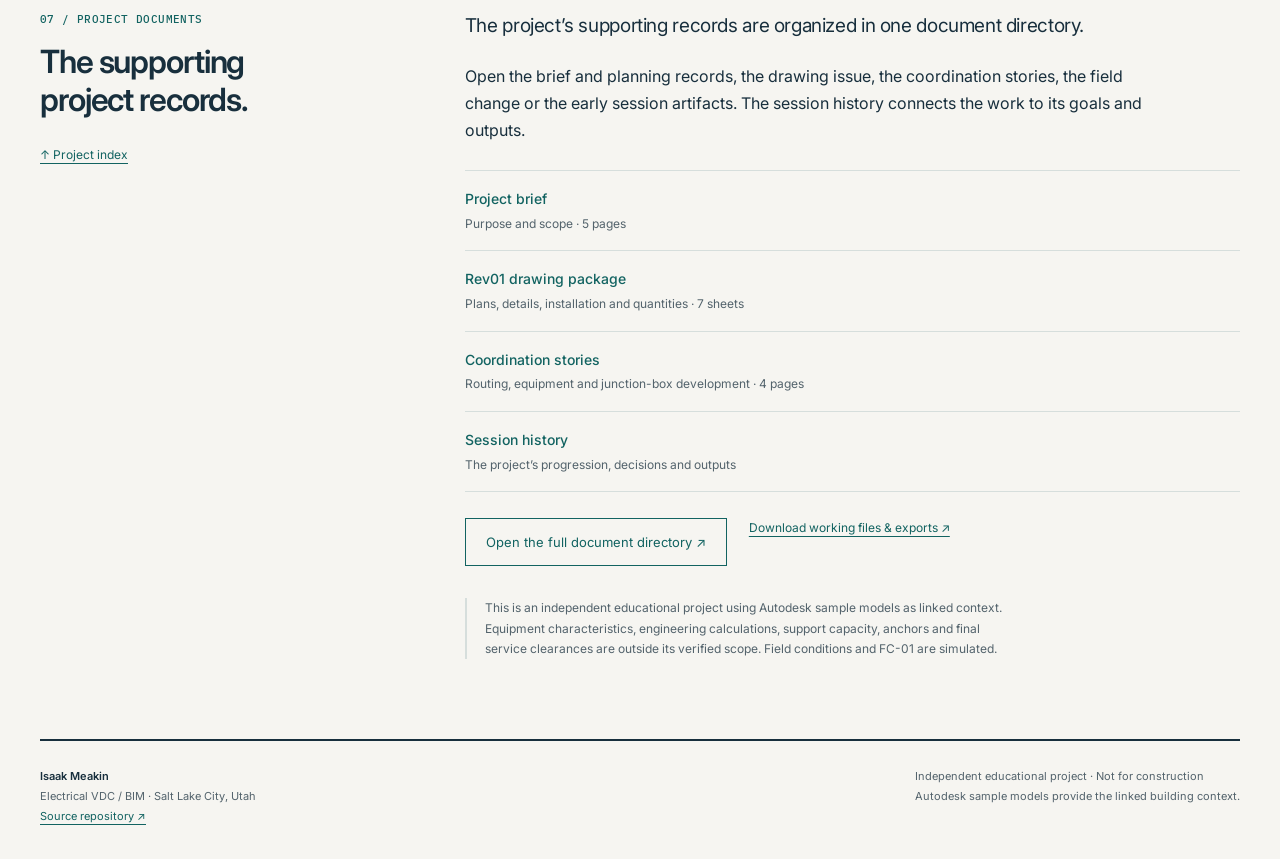
==== commit 9af82510: "Add Linkein and Resume links" ====
--- a/index.html
+++ b/index.html
@@ -1,5 +1,5 @@
 <!doctype html>
-<html lang="en"><head><meta charset="utf-8"><meta name="viewport" content="width=device-width, initial-scale=1"><meta name="theme-color" content="#F6F5F1"><meta name="description" content="Isaak Meakin’s Snowdon Towers electrical VDC project: purpose, planning, model development, coordination, drawings, prefab, quantities and revision closeout."><title>Snowdon Towers · Electrical VDC Portfolio | Isaak Meakin</title><link rel="preconnect" href="https://fonts.googleapis.com"><link rel="preconnect" href="https://fonts.gstatic.com" crossorigin><link href="https://fonts.googleapis.com/css2?family=IBM+Plex+Mono:wght@400;500&amp;family=Inter:wght@400;500;600;700&amp;display=swap" rel="stylesheet"><link rel="stylesheet" href="assets/css/styles.css"></head><body><a class="skip-link" href="#main">Skip to content</a><div class="container"><header class="site-header"><a class="identity" href="./"><strong>Isaak Meakin</strong><span>Electrical VDC / BIM</span></a><nav aria-label="Main navigation"><a href="index.html#project-index">Project index</a><a href="session-history.html">Session history</a><a href="documents.html">Documents</a></nav></header><main id="main"><section class="hero" id="about" aria-labelledby="project-title"><div class="hero-copy"><p class="eyebrow">ST-VDC-01 / Independent electrical VDC project</p><h1 id="project-title">Snowdon Towers</h1><p class="welcome">Hi, I’m Isaak. Welcome to my electrical VDC portfolio.</p><p>After completing Autodesk’s Revit training, I wanted a project where I could apply what I had learned from beginning to end. I built an electrical model within <a href="https://help.autodesk.com/cloudhelp/2025/ENU/Revit-GetStarted/files/GUID-61EF2F22-3A1F-4317-B925-1E85F138BE88.htm">Snowdon Towers’ supplied building models</a>, then developed the coordination records, drawings, quantities and revisions that go with it.</p><p class="hero-links"><a href="#planning">Why I built it ↓</a><a href="assets/documents/drawing-package-rev01.pdf">Open the drawing package ↗</a></p></div><figure class="hero-figure"><a class="image-link" href="assets/images/snowdon-project-cutaway.png"><img src="assets/images/snowdon-project-cutaway.png" alt="Building cutaway showing Isaak’s electrical equipment at Parking P05 and the raceways serving Retail 109 above, alongside linked Autodesk architecture and HVAC." width="2048" height="1254" fetchpriority="high"></a><figcaption><span class="figure-id">FIG. 01</span> The selected vertical slice: Parking P05 below, Retail 109 above. My electrical model is shown inside the Autodesk base building model. <a href="assets/images/snowdon-project-cutaway.png">Full-size image ↗</a></figcaption></figure></section>
+<html lang="en"><head><meta charset="utf-8"><meta name="viewport" content="width=device-width, initial-scale=1"><meta name="theme-color" content="#F6F5F1"><meta name="description" content="Isaak Meakin’s Snowdon Towers electrical VDC project: purpose, planning, model development, coordination, drawings, prefab, quantities and revision closeout."><title>Snowdon Towers · Electrical VDC Portfolio | Isaak Meakin</title><link rel="preconnect" href="https://fonts.googleapis.com"><link rel="preconnect" href="https://fonts.gstatic.com" crossorigin><link href="https://fonts.googleapis.com/css2?family=IBM+Plex+Mono:wght@400;500&amp;family=Inter:wght@400;500;600;700&amp;display=swap" rel="stylesheet"><link rel="stylesheet" href="assets/css/styles.css"></head><body><a class="skip-link" href="#main">Skip to content</a><div class="container"><header class="site-header"><a class="identity" href="./"><strong>Isaak Meakin</strong><span>Electrical VDC / BIM</span></a><nav aria-label="Main navigation"><a href="index.html#project-index">Project index</a><a href="session-history.html">Session history</a><a href="documents.html">Documents</a></nav></header><main id="main"><section class="hero" id="about" aria-labelledby="project-title"><div class="hero-copy"><p class="eyebrow">ST-VDC-01 / Independent electrical VDC project</p><h1 id="project-title">Snowdon Towers</h1><p class="welcome">Hi, I’m Isaak. Welcome to my electrical VDC portfolio.</p><p>After completing Autodesk’s Revit training, I wanted a project where I could apply what I had learned from beginning to end. I built an electrical model within <a href="https://help.autodesk.com/cloudhelp/2025/ENU/Revit-GetStarted/files/GUID-61EF2F22-3A1F-4317-B925-1E85F138BE88.htm">Snowdon Towers’ supplied building models</a>, then developed the coordination records, drawings, quantities and revisions that go with it.</p><p class="hero-links"><a href="#planning">Why I built it ↓</a><a href="assets/documents/drawing-package-rev01.pdf">Open the drawing package ↗</a><a href="assets/documents/isaak-meakin-resume.pdf" target="_blank" rel="noopener noreferrer" aria-label="Open Isaak Meakin’s résumé PDF (opens in a new tab)">Résumé (PDF) ↗</a><a href="https://www.linkedin.com/in/isaak-meakin/" target="_blank" rel="noopener noreferrer" aria-label="View Isaak Meakin’s LinkedIn profile (opens in a new tab)">LinkedIn ↗</a></p></div><figure class="hero-figure"><a class="image-link" href="assets/images/snowdon-project-cutaway.png"><img src="assets/images/snowdon-project-cutaway.png" alt="Building cutaway showing Isaak’s electrical equipment at Parking P05 and the raceways serving Retail 109 above, alongside linked Autodesk architecture and HVAC." width="2048" height="1254" fetchpriority="high"></a><figcaption><span class="figure-id">FIG. 01</span> The selected vertical slice: Parking P05 below, Retail 109 above. My electrical model is shown inside the Autodesk base building model. <a href="assets/images/snowdon-project-cutaway.png">Full-size image ↗</a></figcaption></figure></section>
 <dl class="project-facts"><div><dt>Modeled area</dt><dd>Parking P05 to Retail 109</dd></div><div><dt>My work</dt><dd>Electrical model & project documentation</dd></div><div><dt>Tools</dt><dd>Revit 2027 · Navisworks</dd></div><div><dt>Project record</dt><dd>Planning, modeling, coordination &amp; documentation</dd></div></dl>
 <nav class="project-index" id="project-index" aria-labelledby="index-title"><div class="section-heading"><h2 id="index-title">Project index</h2><a href="session-history.html">Session history ↗</a></div><div class="index-grid"><a class="index-entry" href="#planning"><span class="index-number">01</span><span><strong>Purpose & planning</strong><span class="index-detail">The brief, source models and selected zone</span></span><span class="index-arrow" aria-hidden="true">↘</span></a><a class="index-entry" href="#model"><span class="index-number">02</span><span><strong>The electrical model</strong><span class="index-detail">Equipment, riser, conduit rack and cable tray</span></span><span class="index-arrow" aria-hidden="true">↘</span></a><a class="index-entry" href="#coordination"><span class="index-number">03</span><span><strong>Coordination & troubleshooting</strong><span class="index-detail">What changed and how I checked it</span></span><span class="index-arrow" aria-hidden="true">↘</span></a><a class="index-entry" href="#drawings"><span class="index-number">04</span><span><strong>Drawing package</strong><span class="index-detail">Seven sheets communicating the modeled work</span></span><span class="index-arrow" aria-hidden="true">↘</span></a><a class="index-entry" href="#prefab"><span class="index-number">05</span><span><strong>Prefab & quantities</strong><span class="index-detail">Rack components and model-derived takeoff</span></span><span class="index-arrow" aria-hidden="true">↘</span></a><a class="index-entry" href="#revision"><span class="index-number">06</span><span><strong>Revision & closeout</strong><span class="index-detail">The support change and final record issue</span></span><span class="index-arrow" aria-hidden="true">↘</span></a><a class="index-entry" href="#deliverables"><span class="index-number">07</span><span><strong>Project documents</strong><span class="index-detail">Drawings, reports and supporting records</span></span><span class="index-arrow" aria-hidden="true">↘</span></a></div></nav><section class="chapter" id="planning" aria-labelledby="planning-title"><div class="chapter-heading"><p class="eyebrow">01 / Purpose & planning</p><h2 id="planning-title">Why this project,<br>and how I planned it.</h2><a class="back-link" href="#project-index">↑ Project index</a></div><div class="chapter-content"><p class="chapter-lead">I wanted to apply the skills from my training to a project I could plan, develop and explain myself.</p><p>I chose the deliverables by researching electrical VDC workflows, reviewing BIM and VDC job listings, and consulting a VDC professional. The scope brought together modeling, spatial coordination, drawing sheets, panel schedules, prefab planning, quantities and record updates responding to a simulated field change.</p><p>Snowdon Towers gave me an existing building to work within. I registered seven Autodesk source models and selected a vertical slice around grids 7–9 / A–D: Utility P05 at Parking, Retail 109 at Level 1 and the overhead building systems. That area offered an equipment room, a vertical transition and an overhead distribution route within a manageable boundary.</p>
 <div class="evidence-links"><a class="" href="assets/documents/project-brief.pdf">Read the project brief ↗</a><a class="" href="assets/documents/source-model-register.pdf">Source-model register ↗</a><a class="" href="assets/documents/zone-selection.pdf">Zone-selection board ↗</a></div>
@@ -21,4 +21,4 @@
 <div class="table-scroll"><table><caption>PF1.01 · Components for six modeled conduit hangers</caption><thead><tr><th scope="col">Component</th><th scope="col">Modeled quantity</th></tr></thead><tbody><tr><th scope="row">16-inch P1000 channel</th><td>6</td></tr><tr><th scope="row">⅜-inch threaded rod</th><td>12</td></tr><tr><th scope="row">Modeled 2-inch clamp</th><td>18</td></tr></tbody></table></div>
 <p>I used the electrical model to build MTO-01’s equipment, conduit, tray, fitting and support quantities. When I revised the support layout, I updated the takeoff to match: eight tray supports and six conduit supports.</p><p class="small-note">These quantities cover what I modeled. Lengths exclude fittings, waste and stock allowances. Connection hardware, anchors and support engineering are outside the documented assembly scope.</p><div class="evidence-links"><a class="" href="assets/documents/drawing-package-rev01.pdf#page=7">PF1.01: rack detail and BOM ↗</a><a class="" href="assets/documents/drawing-package-rev01.pdf#page=6">MTO-01: material takeoff ↗</a></div></div></section><section class="chapter" id="revision" aria-labelledby="revision-title"><div class="chapter-heading"><p class="eyebrow">06 / Revision & closeout</p><h2 id="revision-title">Revising the supports<br>and closing the record.</h2><a class="back-link" href="#project-index">↑ Project index</a></div><div class="chapter-content"><p class="chapter-lead">For FC-01, I simulated a field change to improve the support layout.</p><p>The earlier model used sparse, representative supports. I kept the original markup as a record, adjusted the support spacing, and added a support at the cable tray elbow. The updated model has six conduit supports and eight tray supports, labeled H1 through H14.</p><div class="revision-pair"><div><figure class="paper-figure"><a class="image-link" href="assets/images/fc01-original-markup.png" aria-label="Open full-size image: Original FC-01 markup proposing additional raceway supports and defining the simulated change."><img src="assets/images/fc01-original-markup.png" alt="Original FC-01 markup proposing additional raceway supports and defining the simulated change." width="1500" height="971" loading="lazy"></a><figcaption><span class="figure-id">FIG. 08</span> The original change markup preserves the instruction before the live model views were updated. <a href="assets/images/fc01-original-markup.png">Full-size image ↗</a></figcaption></figure><a class="" href="assets/documents/fc01-original-markup.pdf">Open the original FC-01 markup ↗</a></div><div><figure class="paper-figure"><a class="image-link" href="assets/images/fc01-revised-layout.png" aria-label="Open full-size image: Revised E101 sheet showing the updated support layout, dimensions and a 45-degree support at the cable-tray elbow."><img src="assets/images/fc01-revised-layout.png" alt="Revised E101 sheet showing the updated support layout, dimensions and a 45-degree support at the cable-tray elbow." width="1500" height="1072" loading="lazy"></a><figcaption><span class="figure-id">FIG. 09</span> The updated layout records the additional supports and dimensioned locations. The two records use different sheet sizes and framing. <a href="assets/images/fc01-revised-layout.png">Full-size image ↗</a></figcaption></figure><a class="" href="assets/documents/fc01-revised-layout.pdf">Open the revised layout ↗</a></div></div>
 <h3>Updating the affected records</h3><p>I carried the change through E101, E103, IS1.01, PF1.01 and MTO-01. I updated the model views, installation information and quantities, corrected the hanger BOM to match six assemblies, and issued the Rev01 drawing package with change annotations on those five sheets.</p>
-<h3>Checking the record issue</h3><p>I refreshed the Navisworks review after the change. The final report records 13 hard tests with 0 New and 0 Active results, alongside 23 Approved and 13 Resolved findings. The Approved findings record model conditions I intentionally accepted in this review. Some geometric intersections remain.</p><div class="review-results"><span><strong>13</strong> hard tests</span><span><strong>0</strong> New / Active</span><span><strong>23</strong> Approved</span><span><strong>13</strong> Resolved</span></div><p>I reopened the record RVT with its links, checked the NWC in Navisworks and opened a representative 3D DWG. The sheet DWG paper layouts have not had a CAD-viewer review.</p><div class="evidence-links"><a href="clash-review.html">Read the final clash-review results ↗</a><a class="" href="assets/documents/drawing-package-rev01.pdf">Open the final drawing package — Rev01 ↗</a></div></div></section><section class="chapter" id="deliverables" aria-labelledby="deliverables-title"><div class="chapter-heading"><p class="eyebrow">07 / Project documents</p><h2 id="deliverables-title">The supporting<br>project records.</h2><a class="back-link" href="#project-index">↑ Project index</a></div><div class="chapter-content"><p class="chapter-lead">The project’s supporting records are organized in one document directory.</p><p>Open the brief and planning records, the drawing issue, the coordination stories, the field change or the early session artifacts. The session history connects the work to its goals and outputs.</p><div class="document-shortlist"><a class="" href="assets/documents/project-brief.pdf">Project brief <span>Purpose and scope · 5 pages</span></a><a class="" href="assets/documents/drawing-package-rev01.pdf">Rev01 drawing package <span>Plans, details, installation and quantities · 7 sheets</span></a><a class="" href="assets/documents/coordination-stories.pdf">Coordination stories <span>Routing, equipment and junction-box development · 4 pages</span></a><a href="session-history.html">Session history <span>The project’s progression, decisions and outputs</span></a></div><div class="evidence-links"><a class="button-link" href="documents.html">Open the full document directory ↗</a><a href="documents.html#working-files">Download working files &amp; exports ↗</a></div><p class="scope-note">This is an independent educational project using Autodesk sample models as linked context. Equipment characteristics, engineering calculations, support capacity, anchors and final service clearances are outside its verified scope. Field conditions and FC-01 are simulated.</p></div></section></main><footer class="site-footer"><span><strong>Isaak Meakin</strong><br>Electrical VDC / BIM · Salt Lake City, Utah<br><a href="https://github.com/mcmordor/vdc-portfolio">Source repository ↗</a></span><span>Independent educational project · Not for construction<br>Autodesk sample models provide the linked building context.</span></footer></div></body></html>+<h3>Checking the record issue</h3><p>I refreshed the Navisworks review after the change. The final report records 13 hard tests with 0 New and 0 Active results, alongside 23 Approved and 13 Resolved findings. The Approved findings record model conditions I intentionally accepted in this review. Some geometric intersections remain.</p><div class="review-results"><span><strong>13</strong> hard tests</span><span><strong>0</strong> New / Active</span><span><strong>23</strong> Approved</span><span><strong>13</strong> Resolved</span></div><p>I reopened the record RVT with its links, checked the NWC in Navisworks and opened a representative 3D DWG. I also checked the CAD exports and confirmed they work correctly.</p><div class="evidence-links"><a href="clash-review.html">Read the final clash-review results ↗</a><a class="" href="assets/documents/drawing-package-rev01.pdf">Open the final drawing package — Rev01 ↗</a></div></div></section><section class="chapter" id="deliverables" aria-labelledby="deliverables-title"><div class="chapter-heading"><p class="eyebrow">07 / Project documents</p><h2 id="deliverables-title">The supporting<br>project records.</h2><a class="back-link" href="#project-index">↑ Project index</a></div><div class="chapter-content"><p class="chapter-lead">The project’s supporting records are organized in one document directory.</p><p>Open the brief and planning records, the drawing issue, the coordination stories, the field change or the early session artifacts. The session history connects the work to its goals and outputs.</p><div class="document-shortlist"><a class="" href="assets/documents/project-brief.pdf">Project brief <span>Purpose and scope · 5 pages</span></a><a class="" href="assets/documents/drawing-package-rev01.pdf">Rev01 drawing package <span>Plans, details, installation and quantities · 7 sheets</span></a><a class="" href="assets/documents/coordination-stories.pdf">Coordination stories <span>Routing, equipment and junction-box development · 4 pages</span></a><a href="session-history.html">Session history <span>The project’s progression, decisions and outputs</span></a></div><div class="evidence-links"><a class="button-link" href="documents.html">Open the full document directory ↗</a><a href="documents.html#working-files">Download working files &amp; exports ↗</a></div><p class="scope-note">This is an independent educational project using Autodesk sample models as linked context. Equipment characteristics, engineering calculations, support capacity, anchors and final service clearances are outside its verified scope. Field conditions and FC-01 are simulated.</p></div></section></main><footer class="site-footer"><span><strong>Isaak Meakin</strong><br>Electrical VDC / BIM · Salt Lake City, Utah<br><a href="https://github.com/mcmordor/vdc-portfolio">Source repository ↗</a></span><span>Independent educational project · Not for construction<br>Autodesk sample models provide the linked building context.</span></footer></div></body></html>
